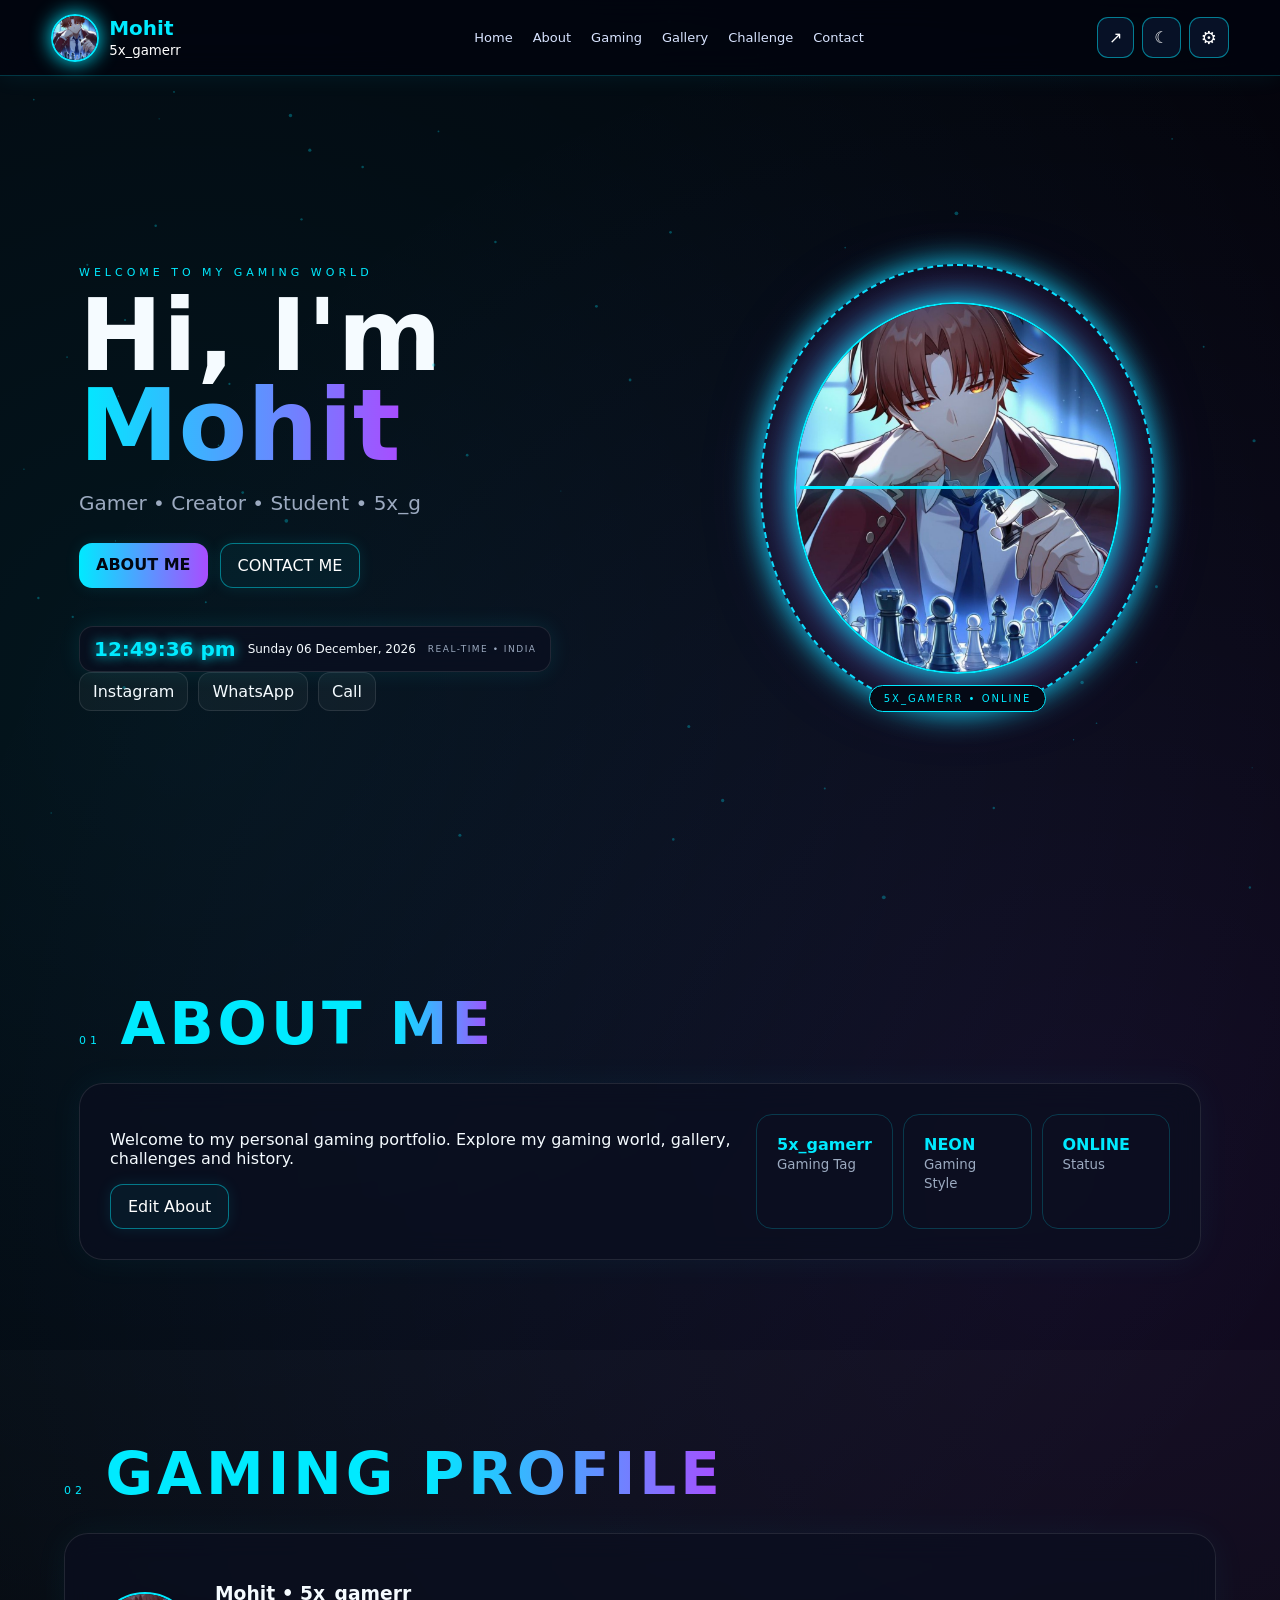
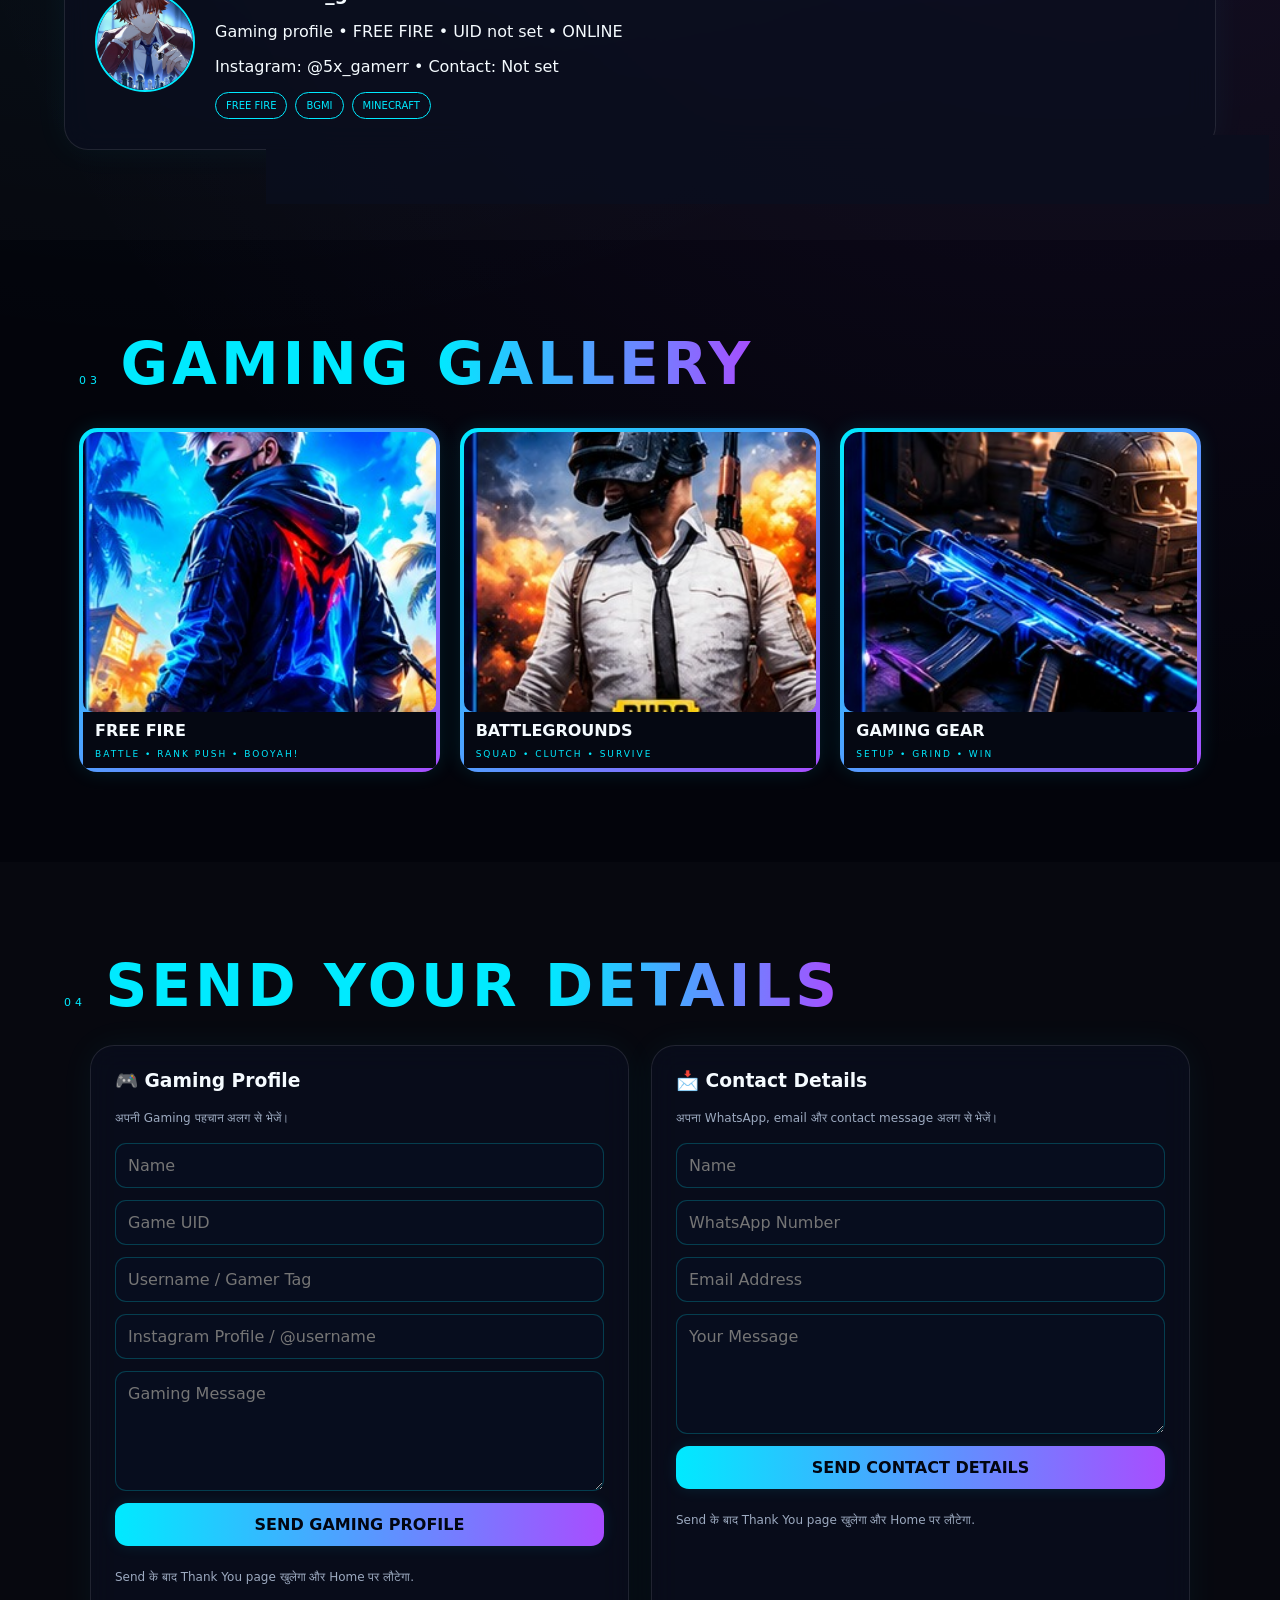
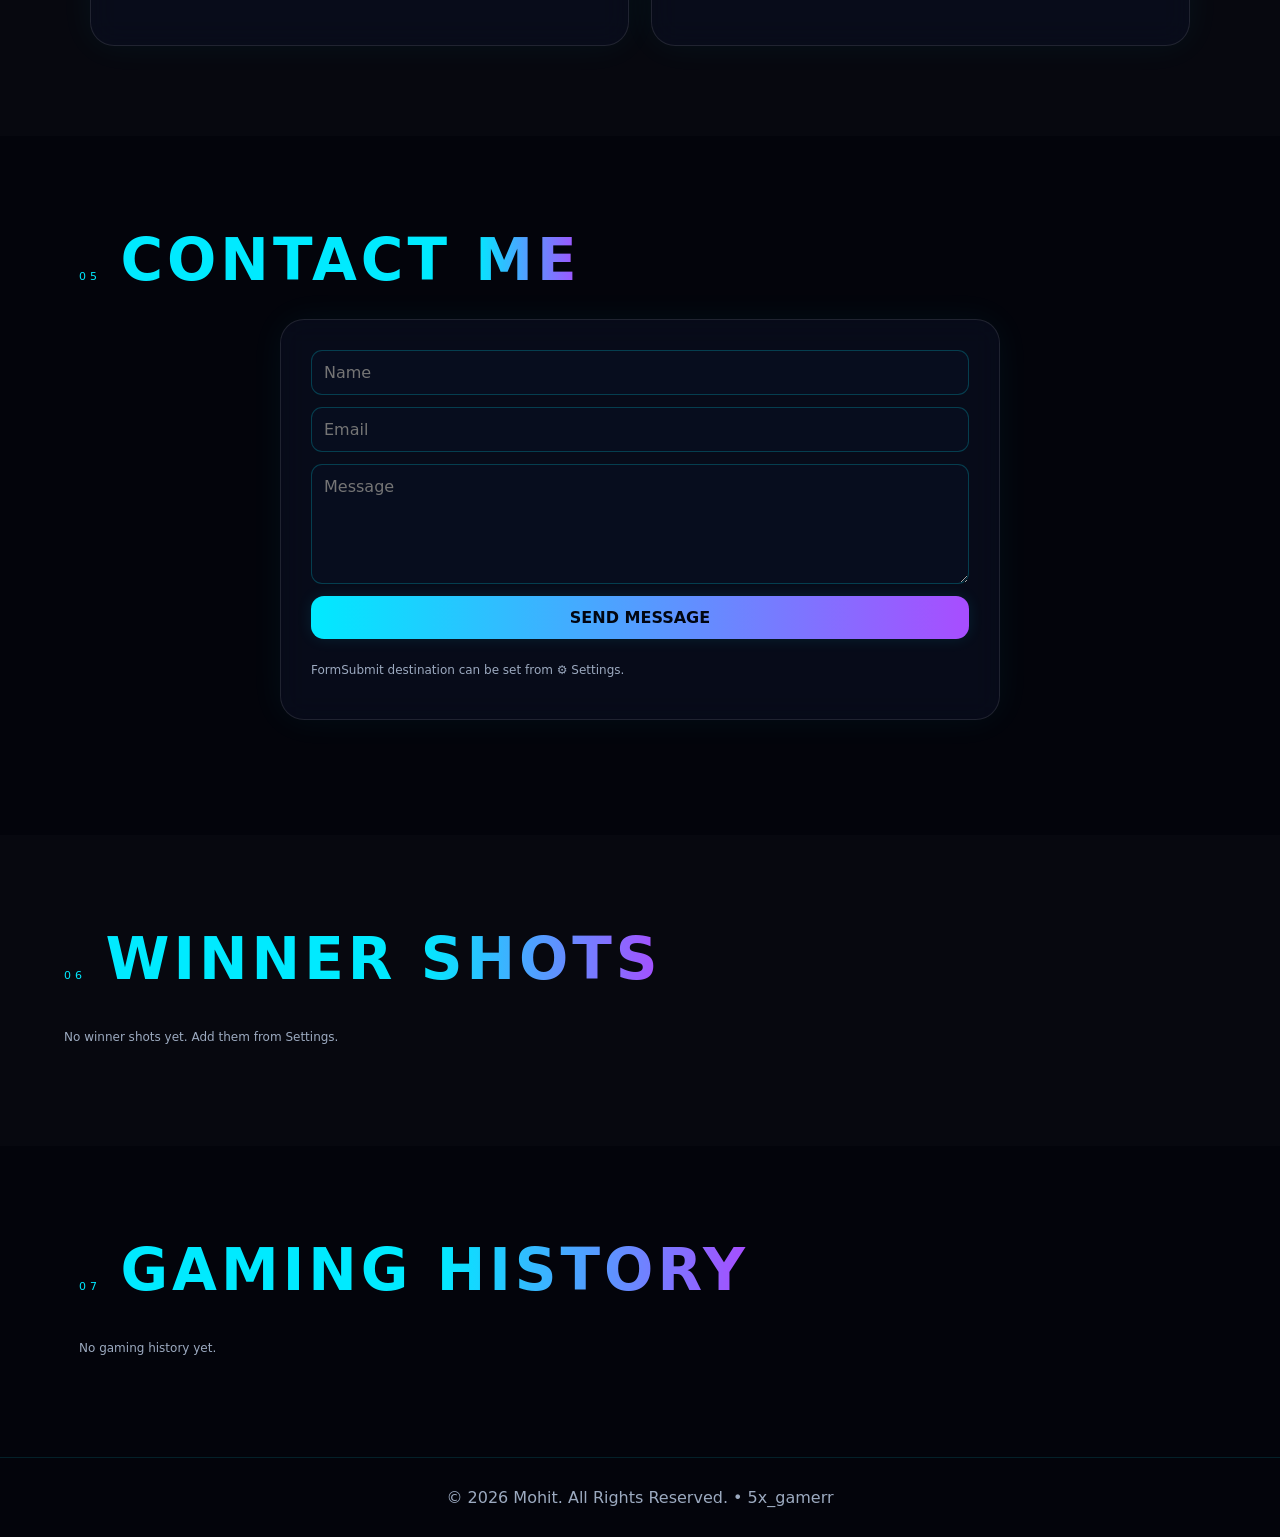
==== index.html @ 3921c273 "Add files via upload" ====
<!doctype html><html lang="en"><head><meta charset="utf-8"><meta name="viewport" content="width=device-width,initial-scale=1"><title>Mohit • 5x_gamerr</title><meta name="description" content="Mohit's premium neon gaming portfolio"><link rel="stylesheet" href="style.css"></head><body>
<div id="loader"><div class="loader-core">5X</div><div>LOADING GAMING WORLD...</div></div>
<canvas id="particles"></canvas><div id="cursorGlow"></div><div class="orbs"></div>
<header><a class="brand" href="#home"><img id="navPhoto" src="mohit-photo.jpg"><span><b data-name>MOHIT</b><small>5x_gamerr</small></span></a><nav><a href="#home">Home</a><a href="#about">About</a><a href="#gaming">Gaming</a><a href="#gallery">Gallery</a><a href="#challenge">Challenge</a><a href="#contact">Contact</a></nav><div class="top-actions"><button id="shareBtn" title="Share">↗</button><button id="themeBtn" title="Theme">☾</button><button id="settingsBtn" title="Owner Settings">⚙</button></div><button id="ownerUnlock" class="owner-unlock" aria-label="Owner settings">●</button></header>
<main>
<section id="home" class="hero"><div class="hero-copy"><div class="eyebrow">WELCOME TO MY GAMING WORLD</div><h1>Hi, I'm <span data-name>Mohit</span></h1><p data-tagline>Gamer • Creator • Student • 5x_gamerr</p><div class="actions"><a class="btn primary" href="#about">ABOUT ME</a><a class="btn" href="#contact">CONTACT ME</a></div><div class="live-clock glass"><b id="liveTime">--:--:--</b><span id="liveDate">Loading date...</span><small>REAL-TIME • INDIA</small></div><div class="socials"><a data-instagram href="https://instagram.com/5x_gamerr" target="_blank">Instagram</a><a data-whatsapp href="#contact">WhatsApp</a><a data-phone href="tel:">Call</a></div></div><div class="profile-wrap"><div class="hack-ring"></div><img id="profilePhoto" class="profile" src="mohit-photo.jpg" alt="Mohit profile photo"><div class="scan"></div><div class="profile-label">5X_GAMERR • ONLINE</div></div></section>
<section id="about" class="section"><div class="section-title">01 <h2>ABOUT <span>ME</span></h2></div><div class="glass about-grid"><div><p id="aboutText">Welcome to my personal gaming portfolio. Explore my gaming world, gallery, challenges and history.</p><button class="btn" id="editAboutBtn">Edit About</button></div><div class="stats"><div><b>5x_gamerr</b><small>Gaming Tag</small></div><div><b>NEON</b><small>Gaming Style</small></div><div><b>ONLINE</b><small>Status</small></div></div></div></section>
<section id="gaming" class="section alt"><div class="section-title">02 <h2>GAMING <span>PROFILE</span></h2></div><div class="glass gaming-card"><img src="mohit-photo.jpg" class="mini-profile"><div><h3 id="gamingNameText">Mohit • 5x_gamerr</h3><p>Gaming profile • <span id="gamingGameText">FREE FIRE</span> • <span id="gamingUidText">UID not set</span> • <span id="statusText">ONLINE</span></p><p>Instagram: <span id="gamingIgText">@5x_gamerr</span> • Contact: <span id="gamingContactText">Not set</span></p><div class="chips"><span>FREE FIRE</span><span>BGMI</span><span>MINECRAFT</span></div></div></div></section>
<section id="gallery" class="section"><div class="section-title">03 <h2>GAMING <span>GALLERY</span></h2></div><div class="gallery"><article><img src="gallery1.jpg"><b>FREE FIRE</b><small>BATTLE • RANK PUSH • BOOYAH!</small></article><article><img src="gallery2.jpg"><b>BATTLEGROUNDS</b><small>SQUAD • CLUTCH • SURVIVE</small></article><article><img src="gallery3.jpg"><b>GAMING GEAR</b><small>SETUP • GRIND • WIN</small></article></div></section>
<section id="challenge" class="section alt"><div class="section-title">04 <h2>SEND YOUR <span>DETAILS</span></h2></div><div class="send-grid"><div class="glass send-card"><h3>🎮 Gaming Profile</h3><p class="muted">अपनी Gaming पहचान अलग से भेजें।</p><form id="challengeForm" class="form" style="margin-top:18px"><input name="name" id="challengerName" placeholder="Name" autocomplete="name" required><input name="uid" id="challengerUid" placeholder="Game UID" required><input name="username" id="challengerUsername" placeholder="Username / Gamer Tag" required><input name="instagram" id="challengerInstagram" placeholder="Instagram Profile / @username" required><textarea name="message" id="challengeMsg" placeholder="Gaming Message" required></textarea><button class="btn primary" type="submit">SEND GAMING PROFILE</button><p class="form-note">Send के बाद Thank You page खुलेगा और Home पर लौटेगा.</p></form></div><div class="glass send-card"><h3>📩 Contact Details</h3><p class="muted">अपना WhatsApp, email और contact message अलग से भेजें।</p><form id="contactForm" class="form" style="margin-top:18px"><input name="name" placeholder="Name" autocomplete="name" required><input name="whatsapp" placeholder="WhatsApp Number" type="tel" autocomplete="tel" required><input name="email" type="email" placeholder="Email Address" autocomplete="email" required><textarea name="message" placeholder="Your Message" required></textarea><button class="btn primary" type="submit">SEND CONTACT DETAILS</button><p class="form-note">Send के बाद Thank You page खुलेगा और Home पर लौटेगा.</p></form></div></div></section>
<section id="contact" class="section"><div class="section-title">05 <h2>CONTACT <span>ME</span></h2></div><form id="mainContactForm" class="glass form"><input name="name" placeholder="Name" required><input name="email" type="email" placeholder="Email" required><textarea name="message" placeholder="Message" required></textarea><button class="btn primary">SEND MESSAGE</button><p class="form-note">FormSubmit destination can be set from ⚙ Settings.</p></form></section>
<section id="winners" class="section alt"><div class="section-title">06 <h2>WINNER <span>SHOTS</span></h2></div><div id="winnerGrid" class="winner-grid"></div></section>
<section id="history" class="section"><div class="section-title">07 <h2>GAMING <span>HISTORY</span></h2></div><div id="historyGrid" class="history-grid"></div></section>
</main><footer>© 2026 Mohit. All Rights Reserved. • 5x_gamerr</footer>
<div id="settings" class="drawer"><div class="backdrop"></div><aside><button class="close">×</button><h2>⚙ SETTINGS</h2><p class="muted">सब edits इस browser में save होते हैं.</p><label>Neon Theme<select id="themeSelect"><option value="cyan">Cyan + Purple</option><option value="pink">Pink + Blue</option><option value="green">Matrix Green</option><option value="gold">Gold + Orange</option><option value="ice">Ice Blue</option></select></label><label>Gallery Animation<select id="animSelect"><option value="none">Fixed — No Animation</option><option value="glow">Neon Glow</option><option value="float">Floating</option><option value="pulse">Pulse</option><option value="scan">Cyber Scan</option></select></label><label>Upload Profile Photo<input id="photoInput" type="file" accept="image/*"></label><label>Gaming Song<input id="songInput" type="file" accept="audio/*"></label><audio id="audio" controls loop></audio><button id="songPlay" class="btn">Play / Pause Song</button><label>Your Name<input id="nameInput" maxlength="40"></label><label>Tagline<input id="tagInput" maxlength="100"></label><label>About Text<textarea id="aboutInput"></textarea></label><label>FormSubmit Email<input id="formEmail" type="email" placeholder="your-email@example.com"></label><button id="saveProfile" class="btn primary">SAVE PROFILE EDITS</button><hr><h3>✨ Extra Gaming Options</h3><label>Gaming Name<input id="gamingNameInput" maxlength="50" placeholder="Mohit / Gamer Name"></label><label>Gaming Username<input id="gamingUserInput" maxlength="40" placeholder="5x_gamerr"></label><label>Gaming Game<input id="gamingGameInput" maxlength="40" placeholder="FREE FIRE"></label><label>Gaming UID<input id="uidInput" maxlength="40" placeholder="Your Game UID"></label><label>Instagram<input id="gamingIgInput" maxlength="80" placeholder="@5x_gamerr"></label><label>Contact<input id="gamingContactInput" maxlength="60" placeholder="WhatsApp / Phone"></label><label>Online Status<input id="statusInput" maxlength="30" placeholder="ONLINE"></label><label>Background Particles<select id="particlesSelect"><option value="on">ON</option><option value="off">OFF</option></select></label><label>Cursor Glow<select id="cursorSelect"><option value="on">ON</option><option value="off">OFF</option></select></label><label>Tagline Typewriter<select id="typingSelect"><option value="on">ON</option><option value="off">OFF</option></select></label><label>Welcome Loader<select id="loaderSelect"><option value="on">ON</option><option value="off">OFF</option></select></label><label>Reduce Motion<select id="motionSelect"><option value="off">OFF</option><option value="on">ON</option></select></label><button id="saveExtras" class="btn primary">SAVE EXTRA OPTIONS</button><hr><h3>🏆 Winner Shot</h3><input id="winnerInput" type="file" accept="image/*"><input id="winnerCaption" placeholder="Winner caption"><button id="addWinner" class="btn">ADD WINNER</button><hr><h3>🎮 Add Gaming History</h3><input id="histGame" placeholder="Game"><input id="histUid" placeholder="UID"><input id="histUser" placeholder="Username"><button id="addHistory" class="btn">ADD / SAVE HISTORY</button><hr><button id="shareSettings" class="btn">SHARE MY WEBSITE</button><button id="reset" class="btn danger">RESET LOCAL SETTINGS</button></aside></div>
<script src="script.js"></script></body></html>
---- style.css ----
:root{--n:#00eaff;--n2:#a84dff;--bg:#03040b;--card:rgba(10,14,31,.72);--text:#f5fbff;--muted:#9caac0}*{box-sizing:border-box}html{scroll-behavior:smooth}body{margin:0;background:radial-gradient(circle at 15% 15%,rgba(0,234,255,.08),transparent 30%),radial-gradient(circle at 85% 25%,rgba(168,77,255,.1),transparent 32%),var(--bg);color:var(--text);font-family:Inter,system-ui,Arial;overflow-x:hidden}body:after{content:"";position:fixed;inset:0;pointer-events:none;background:linear-gradient(rgba(255,255,255,.012) 1px,transparent 1px);background-size:100% 4px;opacity:.25;z-index:2}button,a,input,textarea,select{font:inherit}a{color:inherit;text-decoration:none}header{position:sticky;top:0;z-index:50;height:76px;display:flex;align-items:center;gap:25px;padding:10px 4%;background:rgba(2,4,14,.8);backdrop-filter:blur(16px);border-bottom:1px solid rgba(0,234,255,.22);box-shadow:0 0 25px rgba(0,234,255,.08)}.brand{display:flex;align-items:center;gap:10px;min-width:190px}.brand img{width:48px;height:48px;border-radius:50%;object-fit:cover;border:2px solid var(--n);box-shadow:0 0 20px var(--n)}.brand b{display:block;color:var(--n);font-size:20px}.brand small{color:#fff}nav{display:flex;gap:20px;flex:1;justify-content:center}nav a{font-size:13px;color:#d8e4ff}nav a:hover{color:var(--n);text-shadow:0 0 12px var(--n)}.top-actions{display:flex;gap:8px}.top-actions button{border:1px solid rgba(0,234,255,.5);background:#071126;color:#fff;border-radius:11px;padding:9px 11px;cursor:pointer}.hero{min-height:calc(100vh - 76px);display:grid;grid-template-columns:1.1fr .9fr;align-items:center;gap:40px;max-width:1250px;margin:auto;padding:70px 5%}.eyebrow,.section-title{letter-spacing:4px;color:var(--n);font-size:11px}.hero h1{font-size:clamp(55px,8vw,100px);line-height:.9;margin:12px 0}.hero h1 span,.section-title h2 span{background:linear-gradient(90deg,var(--n),var(--n2));-webkit-background-clip:text;color:transparent}.hero p{font-size:20px;color:var(--muted)}.actions{display:flex;gap:12px;margin:28px 0}.btn{display:inline-block;border:1px solid rgba(0,234,255,.45);background:rgba(0,234,255,.05);color:#fff;border-radius:13px;padding:12px 17px;cursor:pointer;box-shadow:0 0 15px rgba(0,234,255,.1)}.btn.primary{background:linear-gradient(90deg,var(--n),var(--n2));color:#020611;border:0;font-weight:900}.socials{display:flex;gap:10px;flex-wrap:wrap}.socials a{padding:9px 13px;border-radius:12px;background:rgba(255,255,255,.04);border:1px solid rgba(255,255,255,.1)}.profile-wrap{width:min(420px,80vw);aspect-ratio:1;margin:auto;position:relative;display:grid;place-items:center}.profile{width:78%;height:78%;object-fit:cover;border-radius:50%;border:2px solid var(--n);box-shadow:0 0 30px var(--n),0 0 80px rgba(168,77,255,.5);z-index:2}.hack-ring{position:absolute;inset:3%;border-radius:50%;border:2px dashed var(--n);animation:spin 9s linear infinite;box-shadow:0 0 30px var(--n)}.scan{position:absolute;z-index:4;width:75%;height:3px;background:var(--n);box-shadow:0 0 20px var(--n);animation:scan 2.7s linear infinite}.profile-label{position:absolute;bottom:3%;background:#040915;border:1px solid var(--n);padding:7px 14px;border-radius:20px;color:var(--n);z-index:5;font-size:10px;letter-spacing:2px}.section{padding:90px 5%;max-width:1250px;margin:auto}.section.alt{max-width:none;background:rgba(255,255,255,.015)}.section-title h2{display:inline;margin-left:12px;font-size:clamp(34px,5vw,58px)}.glass{background:var(--card);border:1px solid rgba(255,255,255,.1);border-radius:24px;padding:30px;box-shadow:0 0 35px rgba(0,234,255,.05);backdrop-filter:blur(14px)}.about-grid{display:grid;grid-template-columns:1.5fr 1fr;gap:25px;margin-top:25px}.stats{display:grid;grid-template-columns:repeat(3,1fr);gap:10px}.stats div{padding:20px;border:1px solid rgba(0,234,255,.2);border-radius:16px}.stats b{display:block;color:var(--n)}.stats small{color:var(--muted)}.gaming-card{margin-top:25px;display:flex;align-items:center;gap:20px}.mini-profile{width:100px;height:100px;object-fit:cover;border-radius:50%;border:2px solid var(--n)}.chips{display:flex;gap:8px;flex-wrap:wrap}.chips span{padding:7px 10px;border:1px solid var(--n);border-radius:30px;font-size:10px;color:var(--n)}.gallery{display:grid;grid-template-columns:repeat(3,1fr);gap:20px;margin-top:30px}.gallery article{position:relative;overflow:hidden;border-radius:18px;padding:4px;background:linear-gradient(135deg,var(--n),var(--n2));box-shadow:0 0 20px rgba(0,234,255,.12);transition:.25s}.gallery article:hover{box-shadow:0 0 30px rgba(0,234,255,.35)}.gallery img{display:block;width:100%;height:280px;object-fit:cover;border-radius:15px 15px 10px 10px}.gallery b,.gallery small{display:block;background:#050812;padding:9px 12px}.gallery small{padding-top:0;color:var(--n);font-size:9px;letter-spacing:2px}.form{max-width:720px;margin:25px auto;display:grid;gap:12px}.form input,.form textarea,.drawer input,.drawer textarea,.drawer select{width:100%;background:#070d1e;color:#fff;border:1px solid rgba(0,234,255,.22);border-radius:11px;padding:12px}.form textarea,.drawer textarea{min-height:120px;resize:vertical}.winner-grid,.history-grid{display:grid;grid-template-columns:repeat(3,1fr);gap:18px;margin-top:25px}.winner-card,.history-card{padding:12px;border:1px solid rgba(0,234,255,.22);background:var(--card);border-radius:18px}.winner-card img{width:100%;aspect-ratio:16/10;object-fit:cover;border-radius:12px}.winner-card button,.history-card button{margin-top:8px;background:#150917;color:#fff;border:1px solid #ff4bce;border-radius:9px;padding:7px;cursor:pointer}footer{text-align:center;padding:30px;color:var(--muted);border-top:1px solid rgba(0,234,255,.12)}#loader{position:fixed;inset:0;background:#02030a;display:grid;place-content:center;text-align:center;z-index:99999;color:var(--n);letter-spacing:3px}.loader-core{font-size:65px;font-weight:1000;text-shadow:0 0 30px var(--n);animation:pulse 1s infinite}.drawer{display:none;position:fixed;inset:0;z-index:9999}.drawer.open{display:block}.backdrop{position:absolute;inset:0;background:rgba(0,0,0,.7);backdrop-filter:blur(7px)}.drawer aside{position:absolute;right:0;top:0;height:100%;width:min(440px,95vw);overflow:auto;background:#070a18;border-left:1px solid var(--n);padding:25px;box-shadow:-20px 0 70px rgba(0,0,0,.7)}.close{position:absolute;right:18px;top:12px;background:none;border:0;color:#fff;font-size:30px;cursor:pointer}.drawer label{display:block;margin:15px 0;color:#b9c7df;font-size:12px}.drawer label input,.drawer label select,.drawer label textarea{margin-top:7px}.drawer hr{border:0;border-top:1px solid rgba(255,255,255,.1);margin:22px 0}.danger{border-color:#ff5577;color:#ff9ab0}.muted,.form-note{color:var(--muted);font-size:12px}.gallery-anim-glow .gallery article{animation:glow 2.5s ease-in-out infinite alternate}.gallery-anim-float .gallery article{animation:float 3s ease-in-out infinite}.gallery-anim-pulse .gallery article{animation:pulse 2s ease-in-out infinite}.gallery-anim-scan .gallery article:after{content:"";position:absolute;left:0;right:0;top:0;height:3px;background:var(--n);box-shadow:0 0 15px var(--n);animation:scan 2.5s linear infinite}.fixed-gallery{transform:none!important}body.no-zoom .gallery img{transform:none!important}.theme-pink{--n:#ff28d7;--n2:#5b65ff}.theme-green{--n:#42ff87;--n2:#00d9ff}.theme-gold{--n:#ffd25a;--n2:#ff7b00}.theme-ice{--n:#9eeaff;--n2:#4d8dff}@keyframes spin{to{transform:rotate(360deg)}}@keyframes scan{0%{transform:translateY(-180px)}100%{transform:translateY(180px)}}@keyframes pulse{50%{opacity:.65;transform:scale(1.03)}}@keyframes glow{to{box-shadow:0 0 35px rgba(0,234,255,.35),0 0 60px rgba(168,77,255,.18)}}@keyframes float{50%{transform:translateY(-6px)}}@media(max-width:900px){nav{display:none}.hero{grid-template-columns:1fr;text-align:center}.socials,.actions{justify-content:center}.gallery,.winner-grid,.history-grid{grid-template-columns:1fr 1fr}.about-grid{grid-template-columns:1fr}}@media(max-width:600px){.gallery,.winner-grid,.history-grid,.stats{grid-template-columns:1fr}.hero{padding-top:50px}.profile-wrap{width:300px}}
#particles{position:fixed;inset:0;width:100%;height:100%;z-index:1;pointer-events:none;opacity:.45}.orbs{z-index:0}.cursor-off~*{}#cursorGlow{position:fixed;left:0;top:0;width:180px;height:180px;border-radius:50%;pointer-events:none;z-index:3;opacity:0;transition:opacity .2s;filter:blur(2px);background:radial-gradient(circle,rgba(0,234,255,.12),transparent 65%)}
body.light-mode{--bg:#eef5ff;--card:rgba(255,255,255,.78);--text:#101827;--muted:#5e6b80;background:radial-gradient(circle at 15% 15%,rgba(0,180,220,.12),transparent 30%),radial-gradient(circle at 85% 25%,rgba(130,70,255,.13),transparent 32%),var(--bg)}body.light-mode header{background:rgba(245,250,255,.82)}body.light-mode .top-actions button,body.light-mode .btn{color:#101827;background:rgba(255,255,255,.7)}body.light-mode .drawer aside{background:#eef4ff;color:#101827}body.light-mode .form input,body.light-mode .form textarea,body.light-mode .drawer input,body.light-mode .drawer textarea,body.light-mode .drawer select{background:#fff;color:#101827}.reduce-motion *, .reduce-motion *:before,.reduce-motion *:after{animation-duration:.001ms!important;animation-iteration-count:1!important;transition:none!important;scroll-behavior:auto!important}.cursor-off #cursorGlow{display:none}@media(max-width:700px){#cursorGlow{display:none}}

.send-grid{display:grid;grid-template-columns:repeat(2,minmax(0,1fr));gap:22px;max-width:1100px;margin:25px auto 0}.send-card{padding:24px}.send-card h3{margin-top:0}.send-card .form{margin-top:14px}@media(max-width:800px){.send-grid{grid-template-columns:1fr}}
.live-clock{display:inline-flex;align-items:center;gap:12px;margin-top:10px;padding:10px 14px!important;border-radius:14px!important;width:max-content;box-shadow:0 0 22px rgba(0,234,255,.10)}.live-clock b{font-size:20px;color:var(--n);font-variant-numeric:tabular-nums;text-shadow:0 0 12px var(--n)}.live-clock span{font-size:12px;color:var(--text)}.live-clock small{font-size:9px;color:var(--muted);letter-spacing:1.5px}.owner-unlock{opacity:0!important;width:12px;height:12px;padding:0!important;border:0!important;background:transparent!important;position:absolute;right:2px}.top-actions #settingsBtn{font-size:18px;font-weight:900}.owner-unlock:focus{outline:none}@media(max-width:600px){.live-clock{margin:10px auto 0}.live-clock b{font-size:17px}.live-clock span{font-size:10px}}
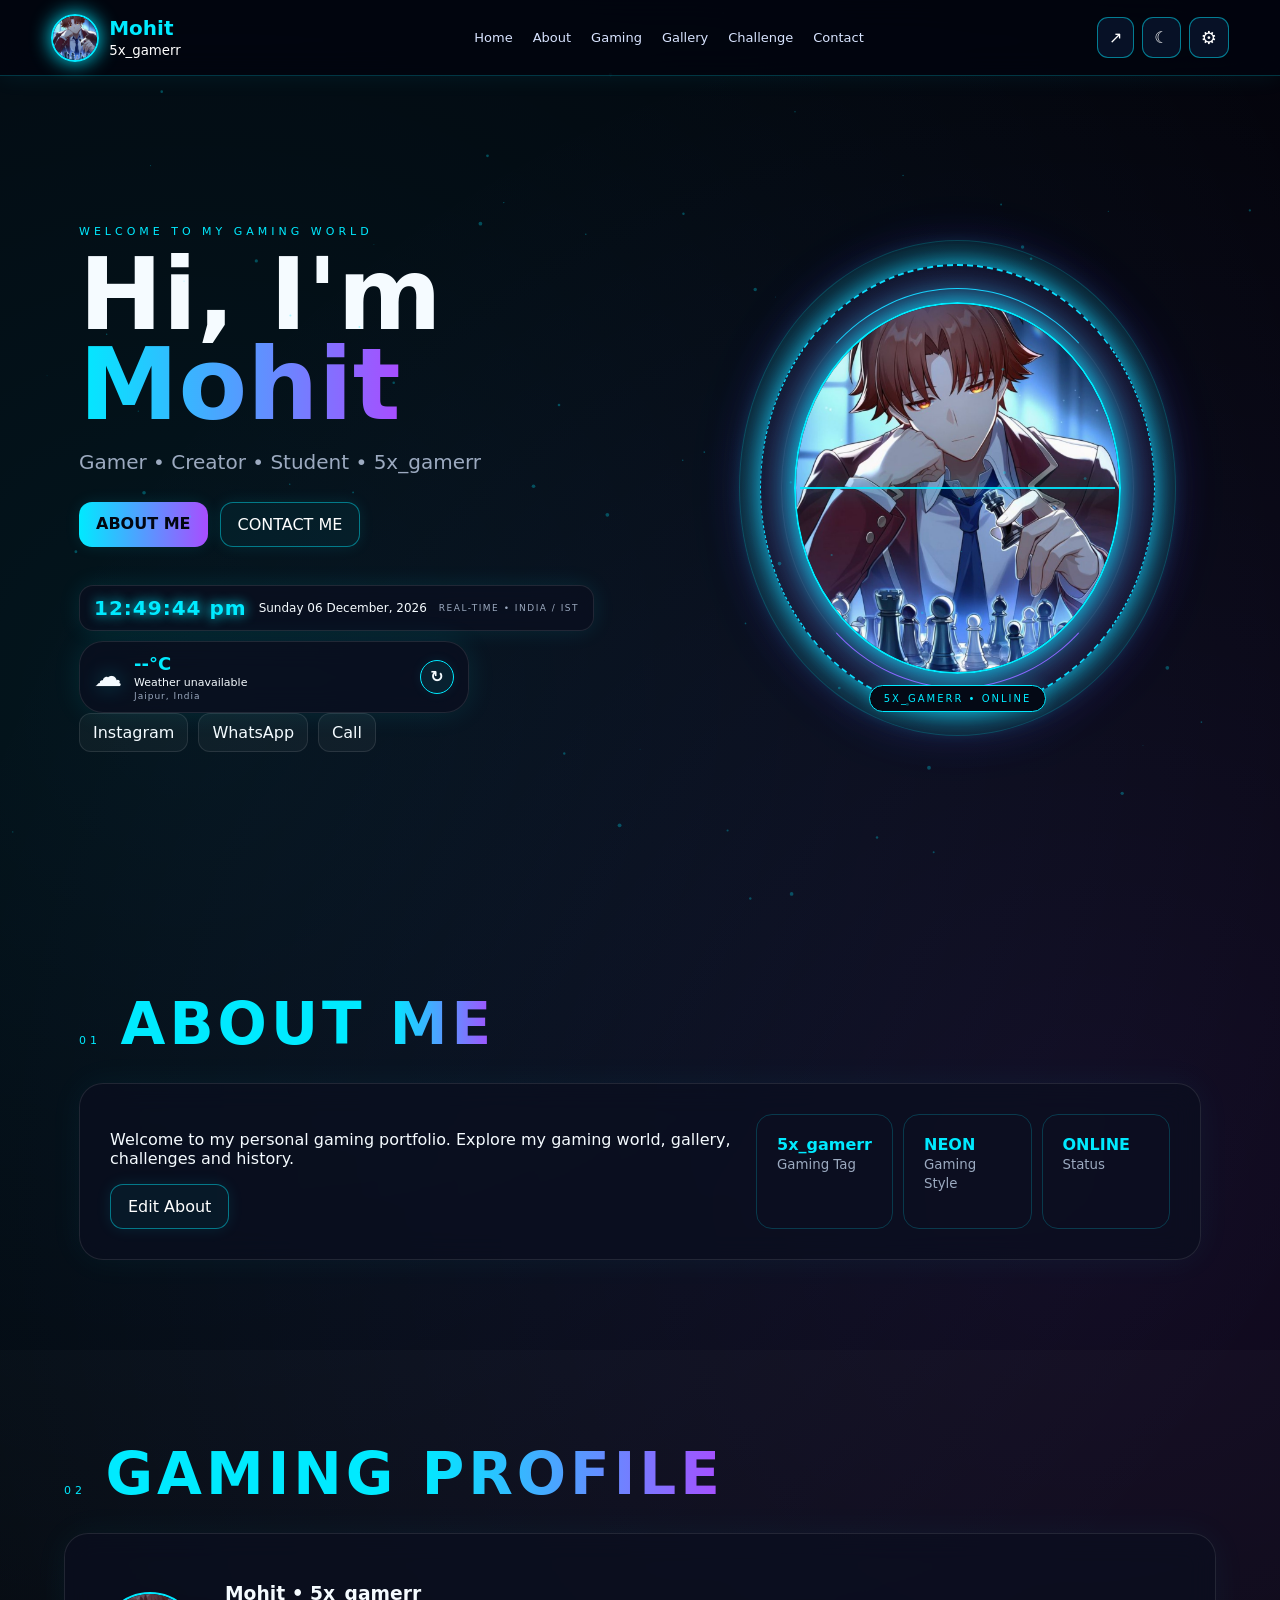
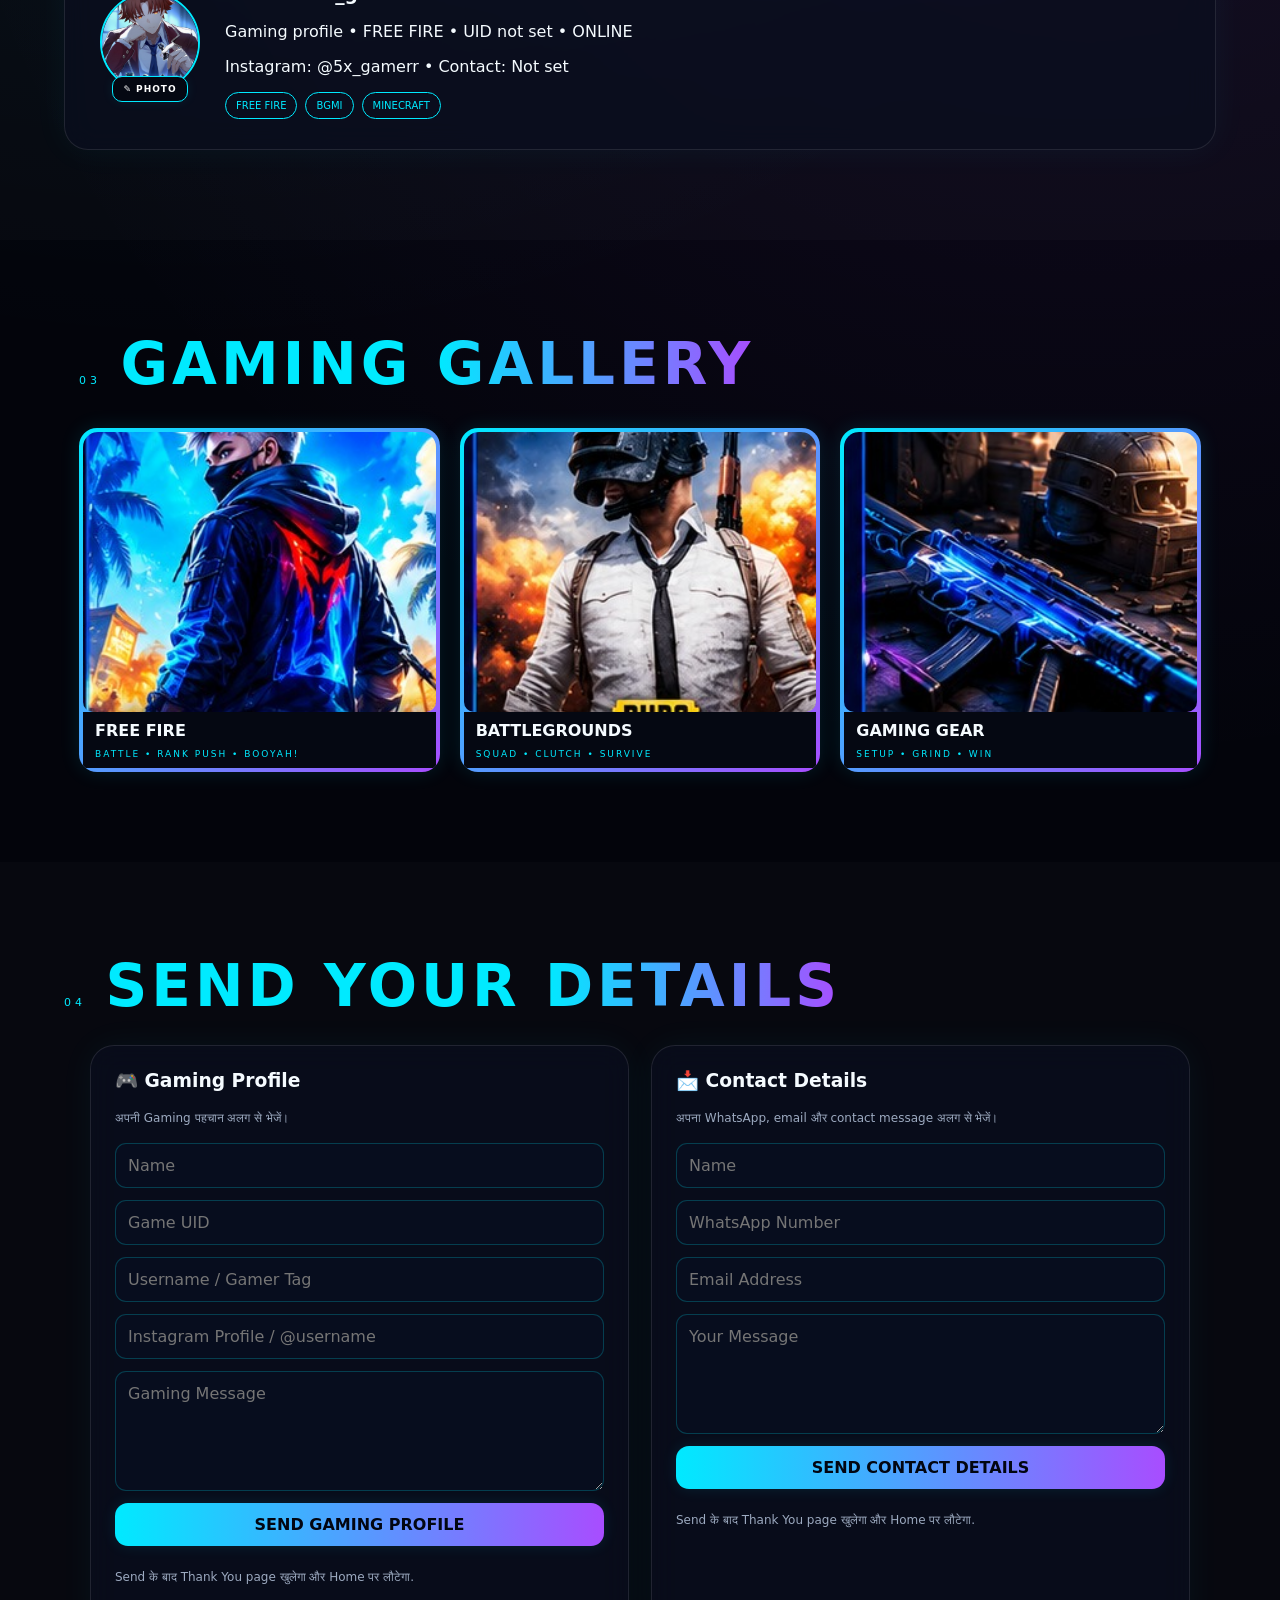
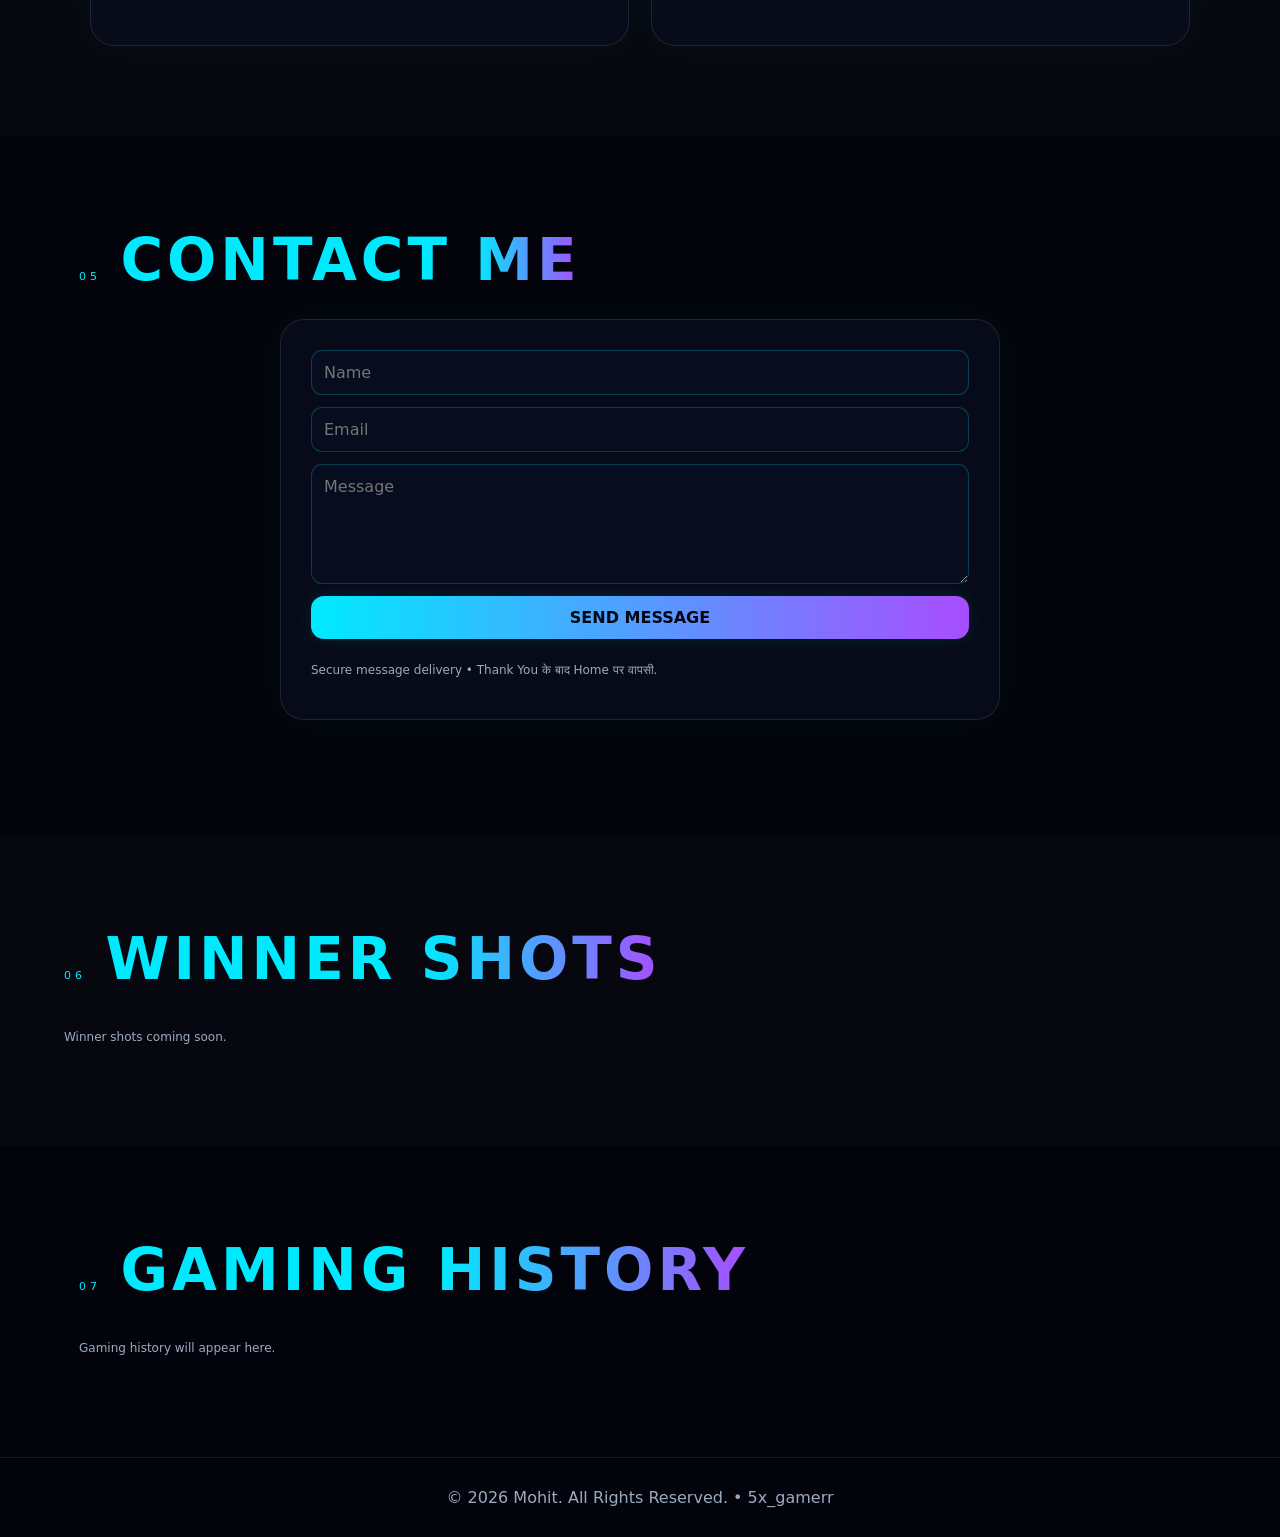
==== commit 9087f436: "Add files via upload" ====
--- a/index.html
+++ b/index.html
@@ -3,14 +3,13 @@
 <canvas id="particles"></canvas><div id="cursorGlow"></div><div class="orbs"></div>
 <header><a class="brand" href="#home"><img id="navPhoto" src="mohit-photo.jpg"><span><b data-name>MOHIT</b><small>5x_gamerr</small></span></a><nav><a href="#home">Home</a><a href="#about">About</a><a href="#gaming">Gaming</a><a href="#gallery">Gallery</a><a href="#challenge">Challenge</a><a href="#contact">Contact</a></nav><div class="top-actions"><button id="shareBtn" title="Share">↗</button><button id="themeBtn" title="Theme">☾</button><button id="settingsBtn" title="Owner Settings">⚙</button></div><button id="ownerUnlock" class="owner-unlock" aria-label="Owner settings">●</button></header>
 <main>
-<section id="home" class="hero"><div class="hero-copy"><div class="eyebrow">WELCOME TO MY GAMING WORLD</div><h1>Hi, I'm <span data-name>Mohit</span></h1><p data-tagline>Gamer • Creator • Student • 5x_gamerr</p><div class="actions"><a class="btn primary" href="#about">ABOUT ME</a><a class="btn" href="#contact">CONTACT ME</a></div><div class="live-clock glass"><b id="liveTime">--:--:--</b><span id="liveDate">Loading date...</span><small>REAL-TIME • INDIA</small></div><div class="socials"><a data-instagram href="https://instagram.com/5x_gamerr" target="_blank">Instagram</a><a data-whatsapp href="#contact">WhatsApp</a><a data-phone href="tel:">Call</a></div></div><div class="profile-wrap"><div class="hack-ring"></div><img id="profilePhoto" class="profile" src="mohit-photo.jpg" alt="Mohit profile photo"><div class="scan"></div><div class="profile-label">5X_GAMERR • ONLINE</div></div></section>
+<section id="home" class="hero"><div class="hero-copy"><div class="eyebrow">WELCOME TO MY GAMING WORLD</div><h1>Hi, I'm <span data-name>Mohit</span></h1><p data-tagline>Gamer • Creator • Student • 5x_gamerr</p><div class="actions"><a class="btn primary" href="#about">ABOUT ME</a><a class="btn" href="#contact">CONTACT ME</a></div><div class="live-clock glass"><b id="liveTime">--:--:--</b><span id="liveDate">Loading date...</span><small>REAL-TIME • INDIA / IST</small></div><div class="weather-card glass" id="weatherCard"><div class="weather-icon" id="weatherIcon">☁️</div><div><b id="weatherTemp">--°C</b><span id="weatherText">Live weather loading…</span><small id="weatherPlace">Detecting location…</small></div><button id="weatherLocate" class="mini-btn" type="button">↻</button></div><div class="socials"><a data-instagram href="https://instagram.com/5x_gamerr" target="_blank">Instagram</a><a data-whatsapp href="#contact">WhatsApp</a><a data-phone href="tel:">Call</a></div></div><div class="profile-wrap"><div class="hack-ring"></div><img id="profilePhoto" class="profile" src="mohit-photo.jpg" alt="Mohit profile photo"><div class="scan"></div><div class="profile-label">5X_GAMERR • ONLINE</div></div></section>
 <section id="about" class="section"><div class="section-title">01 <h2>ABOUT <span>ME</span></h2></div><div class="glass about-grid"><div><p id="aboutText">Welcome to my personal gaming portfolio. Explore my gaming world, gallery, challenges and history.</p><button class="btn" id="editAboutBtn">Edit About</button></div><div class="stats"><div><b>5x_gamerr</b><small>Gaming Tag</small></div><div><b>NEON</b><small>Gaming Style</small></div><div><b>ONLINE</b><small>Status</small></div></div></div></section>
-<section id="gaming" class="section alt"><div class="section-title">02 <h2>GAMING <span>PROFILE</span></h2></div><div class="glass gaming-card"><img src="mohit-photo.jpg" class="mini-profile"><div><h3 id="gamingNameText">Mohit • 5x_gamerr</h3><p>Gaming profile • <span id="gamingGameText">FREE FIRE</span> • <span id="gamingUidText">UID not set</span> • <span id="statusText">ONLINE</span></p><p>Instagram: <span id="gamingIgText">@5x_gamerr</span> • Contact: <span id="gamingContactText">Not set</span></p><div class="chips"><span>FREE FIRE</span><span>BGMI</span><span>MINECRAFT</span></div></div></div></section>
+<section id="gaming" class="section alt"><div class="section-title">02 <h2>GAMING <span>PROFILE</span></h2></div><div class="glass gaming-card"><div class="mini-photo-wrap"><img src="mohit-photo.jpg" class="mini-profile"><button id="changePhotoBtn" class="mini-btn" type="button">✎ PHOTO</button><input id="profilePhotoInput" type="file" accept="image/*" hidden></div><div><h3 id="gamingNameText">Mohit • 5x_gamerr</h3><p>Gaming profile • <span id="gamingGameText">FREE FIRE</span> • <span id="gamingUidText">UID not set</span> • <span id="statusText">ONLINE</span></p><p>Instagram: <span id="gamingIgText">@5x_gamerr</span> • Contact: <span id="gamingContactText">Not set</span></p><div class="chips"><span>FREE FIRE</span><span>BGMI</span><span>MINECRAFT</span></div></div></div></section>
 <section id="gallery" class="section"><div class="section-title">03 <h2>GAMING <span>GALLERY</span></h2></div><div class="gallery"><article><img src="gallery1.jpg"><b>FREE FIRE</b><small>BATTLE • RANK PUSH • BOOYAH!</small></article><article><img src="gallery2.jpg"><b>BATTLEGROUNDS</b><small>SQUAD • CLUTCH • SURVIVE</small></article><article><img src="gallery3.jpg"><b>GAMING GEAR</b><small>SETUP • GRIND • WIN</small></article></div></section>
 <section id="challenge" class="section alt"><div class="section-title">04 <h2>SEND YOUR <span>DETAILS</span></h2></div><div class="send-grid"><div class="glass send-card"><h3>🎮 Gaming Profile</h3><p class="muted">अपनी Gaming पहचान अलग से भेजें।</p><form id="challengeForm" class="form" style="margin-top:18px"><input name="name" id="challengerName" placeholder="Name" autocomplete="name" required><input name="uid" id="challengerUid" placeholder="Game UID" required><input name="username" id="challengerUsername" placeholder="Username / Gamer Tag" required><input name="instagram" id="challengerInstagram" placeholder="Instagram Profile / @username" required><textarea name="message" id="challengeMsg" placeholder="Gaming Message" required></textarea><button class="btn primary" type="submit">SEND GAMING PROFILE</button><p class="form-note">Send के बाद Thank You page खुलेगा और Home पर लौटेगा.</p></form></div><div class="glass send-card"><h3>📩 Contact Details</h3><p class="muted">अपना WhatsApp, email और contact message अलग से भेजें।</p><form id="contactForm" class="form" style="margin-top:18px"><input name="name" placeholder="Name" autocomplete="name" required><input name="whatsapp" placeholder="WhatsApp Number" type="tel" autocomplete="tel" required><input name="email" type="email" placeholder="Email Address" autocomplete="email" required><textarea name="message" placeholder="Your Message" required></textarea><button class="btn primary" type="submit">SEND CONTACT DETAILS</button><p class="form-note">Send के बाद Thank You page खुलेगा और Home पर लौटेगा.</p></form></div></div></section>
-<section id="contact" class="section"><div class="section-title">05 <h2>CONTACT <span>ME</span></h2></div><form id="mainContactForm" class="glass form"><input name="name" placeholder="Name" required><input name="email" type="email" placeholder="Email" required><textarea name="message" placeholder="Message" required></textarea><button class="btn primary">SEND MESSAGE</button><p class="form-note">FormSubmit destination can be set from ⚙ Settings.</p></form></section>
+<section id="contact" class="section"><div class="section-title">05 <h2>CONTACT <span>ME</span></h2></div><form id="mainContactForm" class="glass form"><input name="name" placeholder="Name" required><input name="email" type="email" placeholder="Email" required><textarea name="message" placeholder="Message" required></textarea><button class="btn primary">SEND MESSAGE</button><p class="form-note">Secure message delivery • Thank You के बाद Home पर वापसी.</p></form></section>
 <section id="winners" class="section alt"><div class="section-title">06 <h2>WINNER <span>SHOTS</span></h2></div><div id="winnerGrid" class="winner-grid"></div></section>
 <section id="history" class="section"><div class="section-title">07 <h2>GAMING <span>HISTORY</span></h2></div><div id="historyGrid" class="history-grid"></div></section>
 </main><footer>© 2026 Mohit. All Rights Reserved. • 5x_gamerr</footer>
-<div id="settings" class="drawer"><div class="backdrop"></div><aside><button class="close">×</button><h2>⚙ SETTINGS</h2><p class="muted">सब edits इस browser में save होते हैं.</p><label>Neon Theme<select id="themeSelect"><option value="cyan">Cyan + Purple</option><option value="pink">Pink + Blue</option><option value="green">Matrix Green</option><option value="gold">Gold + Orange</option><option value="ice">Ice Blue</option></select></label><label>Gallery Animation<select id="animSelect"><option value="none">Fixed — No Animation</option><option value="glow">Neon Glow</option><option value="float">Floating</option><option value="pulse">Pulse</option><option value="scan">Cyber Scan</option></select></label><label>Upload Profile Photo<input id="photoInput" type="file" accept="image/*"></label><label>Gaming Song<input id="songInput" type="file" accept="audio/*"></label><audio id="audio" controls loop></audio><button id="songPlay" class="btn">Play / Pause Song</button><label>Your Name<input id="nameInput" maxlength="40"></label><label>Tagline<input id="tagInput" maxlength="100"></label><label>About Text<textarea id="aboutInput"></textarea></label><label>FormSubmit Email<input id="formEmail" type="email" placeholder="your-email@example.com"></label><button id="saveProfile" class="btn primary">SAVE PROFILE EDITS</button><hr><h3>✨ Extra Gaming Options</h3><label>Gaming Name<input id="gamingNameInput" maxlength="50" placeholder="Mohit / Gamer Name"></label><label>Gaming Username<input id="gamingUserInput" maxlength="40" placeholder="5x_gamerr"></label><label>Gaming Game<input id="gamingGameInput" maxlength="40" placeholder="FREE FIRE"></label><label>Gaming UID<input id="uidInput" maxlength="40" placeholder="Your Game UID"></label><label>Instagram<input id="gamingIgInput" maxlength="80" placeholder="@5x_gamerr"></label><label>Contact<input id="gamingContactInput" maxlength="60" placeholder="WhatsApp / Phone"></label><label>Online Status<input id="statusInput" maxlength="30" placeholder="ONLINE"></label><label>Background Particles<select id="particlesSelect"><option value="on">ON</option><option value="off">OFF</option></select></label><label>Cursor Glow<select id="cursorSelect"><option value="on">ON</option><option value="off">OFF</option></select></label><label>Tagline Typewriter<select id="typingSelect"><option value="on">ON</option><option value="off">OFF</option></select></label><label>Welcome Loader<select id="loaderSelect"><option value="on">ON</option><option value="off">OFF</option></select></label><label>Reduce Motion<select id="motionSelect"><option value="off">OFF</option><option value="on">ON</option></select></label><button id="saveExtras" class="btn primary">SAVE EXTRA OPTIONS</button><hr><h3>🏆 Winner Shot</h3><input id="winnerInput" type="file" accept="image/*"><input id="winnerCaption" placeholder="Winner caption"><button id="addWinner" class="btn">ADD WINNER</button><hr><h3>🎮 Add Gaming History</h3><input id="histGame" placeholder="Game"><input id="histUid" placeholder="UID"><input id="histUser" placeholder="Username"><button id="addHistory" class="btn">ADD / SAVE HISTORY</button><hr><button id="shareSettings" class="btn">SHARE MY WEBSITE</button><button id="reset" class="btn danger">RESET LOCAL SETTINGS</button></aside></div>
-<script src="script.js"></script></body></html>+<div id="settings" class="drawer"><div class="backdrop"></div><aside><button class="close">×</button><h2>⚙ OWNER THEME</h2><p class="muted">Owner PIN के बाद सिर्फ Color Theme बदलने का option है।</p><label>Color Theme<select id="themeSelect"><option value="cyan">Cyan + Purple</option><option value="pink">Pink + Blue</option><option value="green">Matrix Green</option><option value="gold">Gold + Orange</option><option value="ice">Ice Blue</option></select></label></aside></div><script src="script.js"></script></body></html>
--- a/style.css
+++ b/style.css
@@ -4,3 +4,36 @@
 
 .send-grid{display:grid;grid-template-columns:repeat(2,minmax(0,1fr));gap:22px;max-width:1100px;margin:25px auto 0}.send-card{padding:24px}.send-card h3{margin-top:0}.send-card .form{margin-top:14px}@media(max-width:800px){.send-grid{grid-template-columns:1fr}}
 .live-clock{display:inline-flex;align-items:center;gap:12px;margin-top:10px;padding:10px 14px!important;border-radius:14px!important;width:max-content;box-shadow:0 0 22px rgba(0,234,255,.10)}.live-clock b{font-size:20px;color:var(--n);font-variant-numeric:tabular-nums;text-shadow:0 0 12px var(--n)}.live-clock span{font-size:12px;color:var(--text)}.live-clock small{font-size:9px;color:var(--muted);letter-spacing:1.5px}.owner-unlock{opacity:0!important;width:12px;height:12px;padding:0!important;border:0!important;background:transparent!important;position:absolute;right:2px}.top-actions #settingsBtn{font-size:18px;font-weight:900}.owner-unlock:focus{outline:none}@media(max-width:600px){.live-clock{margin:10px auto 0}.live-clock b{font-size:17px}.live-clock span{font-size:10px}}
+
+/* FINAL OWNER BUILD ENHANCEMENTS */
+.profile-wrap{filter:drop-shadow(0 0 28px rgba(0,234,255,.12));isolation:isolate}
+.profile-wrap:before,.profile-wrap:after{content:"";position:absolute;border-radius:50%;pointer-events:none}
+.profile-wrap:before{inset:-2%;border:1px solid rgba(0,234,255,.22);box-shadow:inset 0 0 30px rgba(0,234,255,.10),0 0 45px rgba(110,60,255,.12);animation:profileAura 4s ease-in-out infinite}
+.profile-wrap:after{inset:8%;border:1px solid rgba(255,255,255,.08);border-top-color:var(--n);border-bottom-color:var(--n2);animation:profileOrbit 5.5s linear infinite}
+.profile{transition:transform .45s ease,filter .45s ease;animation:profileFloat 4s ease-in-out infinite;position:relative}
+.profile:hover{transform:scale(1.045) rotate(.8deg);filter:saturate(1.15) contrast(1.06)}
+.hack-ring{border-width:2px 1px 2px 1px;animation:spin 7s linear infinite,ringPulse 2.8s ease-in-out infinite}
+.scan{height:2px;opacity:.9;animation:scan 2.4s linear infinite}
+.profile-label{box-shadow:0 0 18px rgba(0,234,255,.16);animation:labelPulse 2.2s ease-in-out infinite}
+.mini-photo-wrap{position:relative;width:110px;flex:0 0 110px;display:grid;place-items:center}
+.mini-photo-wrap .mini-profile{width:100px;height:100px;animation:profileFloat 4s ease-in-out infinite}
+.mini-btn{border:1px solid var(--n);background:rgba(0,234,255,.08);color:var(--text);border-radius:10px;padding:7px 10px;cursor:pointer;font-weight:800;transition:.25s;box-shadow:0 0 12px rgba(0,234,255,.08)}
+.mini-btn:hover{transform:translateY(-2px) scale(1.03);box-shadow:0 0 22px rgba(0,234,255,.22);color:var(--n)}
+.mini-photo-wrap .mini-btn{position:absolute;bottom:-10px;font-size:9px;letter-spacing:1px;background:#050812;color:#fff}
+.weather-card{display:flex;align-items:center;gap:12px;margin-top:10px;padding:11px 14px!important;width:min(390px,100%);box-shadow:0 0 28px rgba(0,234,255,.10)}
+.weather-icon{font-size:28px;filter:drop-shadow(0 0 10px rgba(0,234,255,.3));animation:weatherFloat 2.8s ease-in-out infinite}
+.weather-card>div:nth-child(2){display:grid;gap:2px;flex:1}.weather-card b{font-size:18px;color:var(--n)}.weather-card span{font-size:11px;color:var(--text)}.weather-card small{font-size:9px;color:var(--muted);letter-spacing:1px}
+.weather-card .mini-btn{width:34px;height:34px;border-radius:50%;padding:0;font-size:16px}
+.btn{position:relative;overflow:hidden;transition:transform .22s ease,box-shadow .22s ease,filter .22s ease}.btn:before{content:"";position:absolute;inset:0;background:linear-gradient(110deg,transparent 25%,rgba(255,255,255,.28) 50%,transparent 75%);transform:translateX(-120%);transition:transform .65s ease}.btn:hover{transform:translateY(-3px);box-shadow:0 0 25px rgba(0,234,255,.22);filter:brightness(1.08)}.btn:hover:before{transform:translateX(120%)}.btn.sending{animation:sendPulse .65s ease-in-out infinite;pointer-events:none}.btn.send-ready{box-shadow:0 0 32px rgba(0,234,255,.4)}
+.send-card{transition:transform .3s ease,box-shadow .3s ease,border-color .3s ease}.send-card:hover{transform:translateY(-5px);border-color:rgba(0,234,255,.4);box-shadow:0 18px 45px rgba(0,0,0,.22),0 0 30px rgba(0,234,255,.08)}
+.live-clock{animation:clockGlow 3s ease-in-out infinite}.live-clock b{letter-spacing:1px}
+@keyframes profileAura{50%{transform:scale(1.04);opacity:.65}}
+@keyframes profileOrbit{to{transform:rotate(360deg)}}
+@keyframes profileFloat{50%{transform:translateY(-7px)}}
+@keyframes ringPulse{50%{box-shadow:0 0 42px var(--n),0 0 85px rgba(168,77,255,.28)}}
+@keyframes labelPulse{50%{box-shadow:0 0 28px rgba(0,234,255,.28)}}
+@keyframes weatherFloat{50%{transform:translateY(-3px) scale(1.05)}}
+@keyframes clockGlow{50%{box-shadow:0 0 32px rgba(0,234,255,.18)}}
+@keyframes sendPulse{50%{transform:scale(1.02);box-shadow:0 0 28px rgba(0,234,255,.35)}}
+@media(max-width:700px){.weather-card{margin-left:auto;margin-right:auto}.mini-photo-wrap{margin:auto}.gaming-card{text-align:center;flex-direction:column}.mini-photo-wrap{height:116px}.profile-wrap:before{inset:0}.profile-wrap:after{inset:10%}}
+.thanks-page{min-height:100vh;display:grid;place-items:center;padding:24px}.thanks-card{max-width:650px;width:100%;text-align:center;padding:52px 28px;position:relative;overflow:hidden;animation:thanksIn .7s cubic-bezier(.2,.8,.2,1)}.success-orb{width:76px;height:76px;margin:0 auto 18px;border-radius:50%;display:grid;place-items:center;font-size:38px;font-weight:1000;color:#061018;background:linear-gradient(135deg,var(--n),var(--n2));box-shadow:0 0 45px rgba(0,234,255,.3);animation:successPop 1.8s ease-in-out infinite}.thanks-card h1{font-size:clamp(46px,8vw,76px);margin:8px 0}.thanks-card h1 span{background:linear-gradient(90deg,var(--n),var(--n2));-webkit-background-clip:text;color:transparent}.thanks-actions{display:flex;gap:12px;justify-content:center;flex-wrap:wrap;margin-top:26px}.success-line{height:2px;margin:30px auto 0;max-width:320px;background:rgba(255,255,255,.08);overflow:hidden}.success-line i{display:block;width:40%;height:100%;background:var(--n);box-shadow:0 0 16px var(--n);animation:successLine 2s linear infinite}@keyframes thanksIn{from{opacity:0;transform:translateY(22px) scale(.98)}to{opacity:1;transform:none}}@keyframes successPop{50%{transform:scale(1.06);box-shadow:0 0 65px rgba(0,234,255,.42)}}@keyframes successLine{from{transform:translateX(-120%)}to{transform:translateX(360%)}}
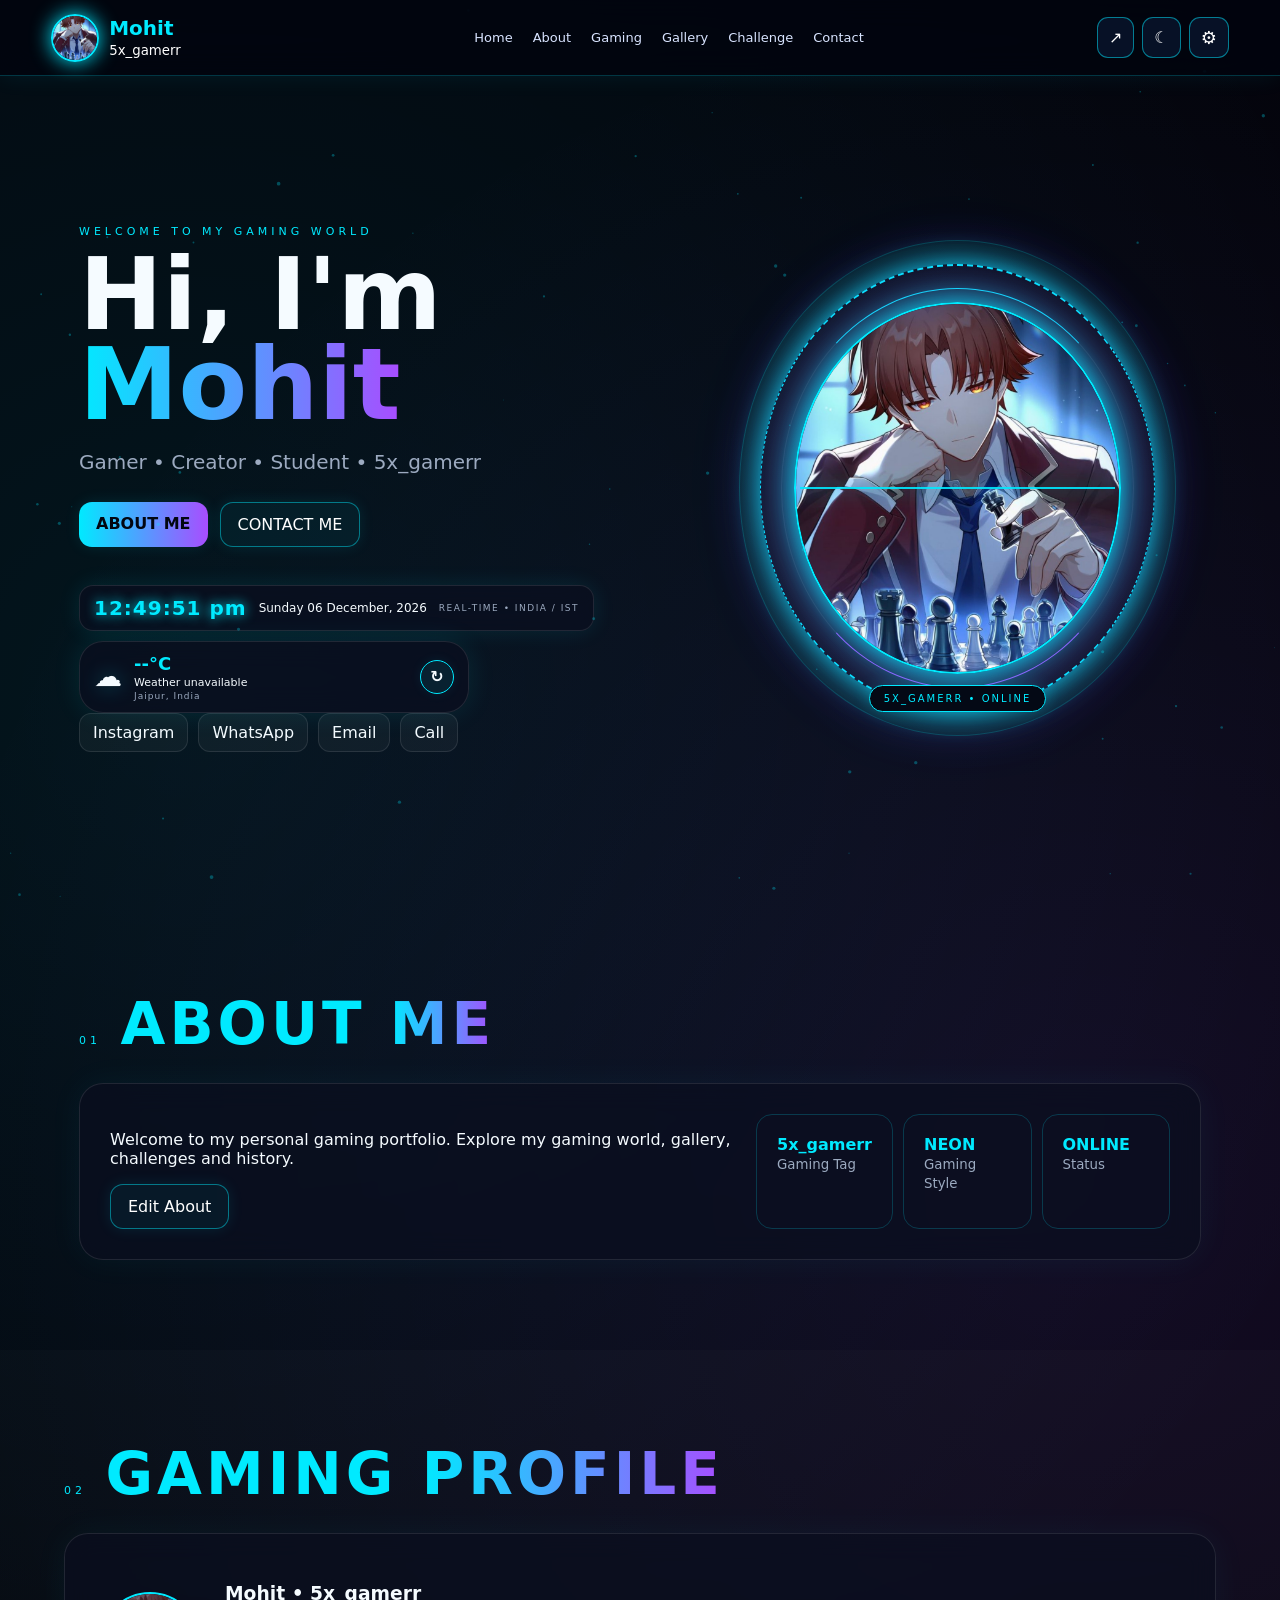
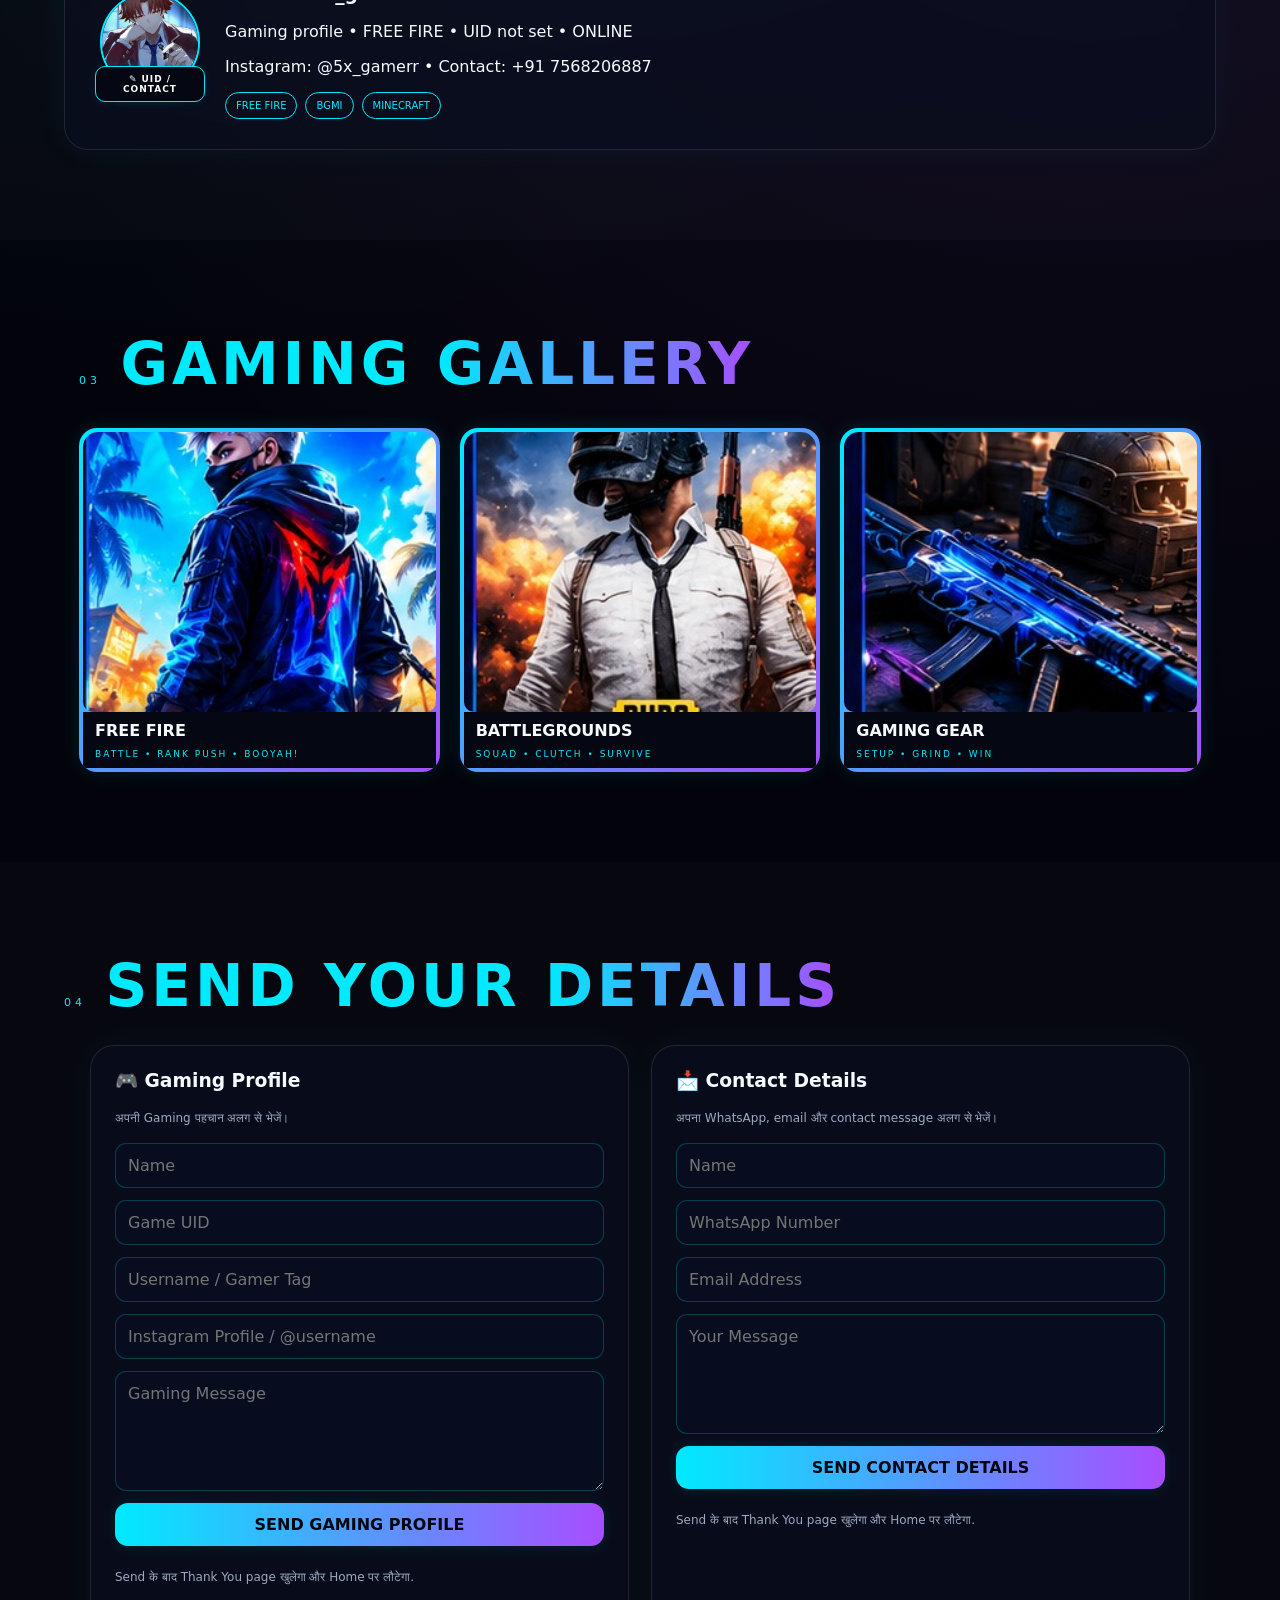
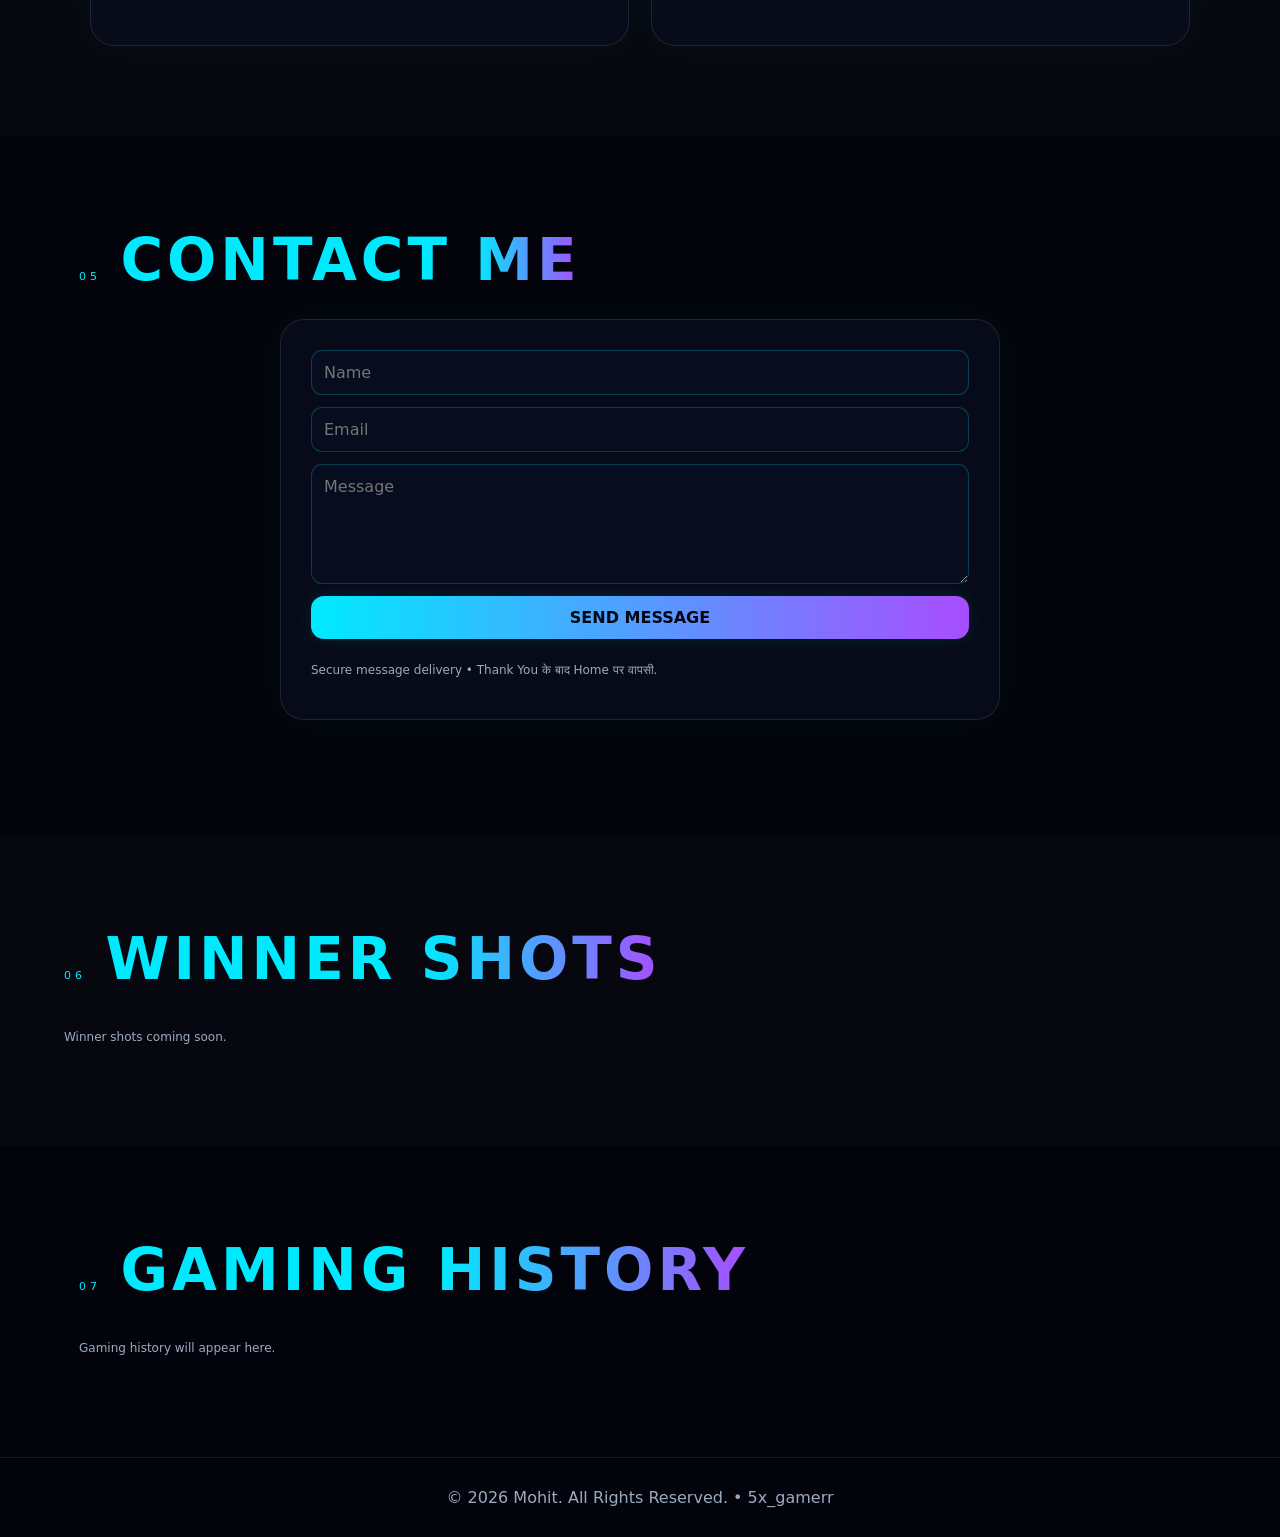
==== commit 12d87490: "Add files via upload" ====
--- a/index.html
+++ b/index.html
@@ -3,9 +3,9 @@
 <canvas id="particles"></canvas><div id="cursorGlow"></div><div class="orbs"></div>
 <header><a class="brand" href="#home"><img id="navPhoto" src="mohit-photo.jpg"><span><b data-name>MOHIT</b><small>5x_gamerr</small></span></a><nav><a href="#home">Home</a><a href="#about">About</a><a href="#gaming">Gaming</a><a href="#gallery">Gallery</a><a href="#challenge">Challenge</a><a href="#contact">Contact</a></nav><div class="top-actions"><button id="shareBtn" title="Share">↗</button><button id="themeBtn" title="Theme">☾</button><button id="settingsBtn" title="Owner Settings">⚙</button></div><button id="ownerUnlock" class="owner-unlock" aria-label="Owner settings">●</button></header>
 <main>
-<section id="home" class="hero"><div class="hero-copy"><div class="eyebrow">WELCOME TO MY GAMING WORLD</div><h1>Hi, I'm <span data-name>Mohit</span></h1><p data-tagline>Gamer • Creator • Student • 5x_gamerr</p><div class="actions"><a class="btn primary" href="#about">ABOUT ME</a><a class="btn" href="#contact">CONTACT ME</a></div><div class="live-clock glass"><b id="liveTime">--:--:--</b><span id="liveDate">Loading date...</span><small>REAL-TIME • INDIA / IST</small></div><div class="weather-card glass" id="weatherCard"><div class="weather-icon" id="weatherIcon">☁️</div><div><b id="weatherTemp">--°C</b><span id="weatherText">Live weather loading…</span><small id="weatherPlace">Detecting location…</small></div><button id="weatherLocate" class="mini-btn" type="button">↻</button></div><div class="socials"><a data-instagram href="https://instagram.com/5x_gamerr" target="_blank">Instagram</a><a data-whatsapp href="#contact">WhatsApp</a><a data-phone href="tel:">Call</a></div></div><div class="profile-wrap"><div class="hack-ring"></div><img id="profilePhoto" class="profile" src="mohit-photo.jpg" alt="Mohit profile photo"><div class="scan"></div><div class="profile-label">5X_GAMERR • ONLINE</div></div></section>
+<section id="home" class="hero"><div class="hero-copy"><div class="eyebrow">WELCOME TO MY GAMING WORLD</div><h1>Hi, I'm <span data-name>Mohit</span></h1><p data-tagline>Gamer • Creator • Student • 5x_gamerr</p><div class="actions"><a class="btn primary" href="#about">ABOUT ME</a><a class="btn" href="#contact">CONTACT ME</a></div><div class="live-clock glass"><b id="liveTime">--:--:--</b><span id="liveDate">Loading date...</span><small>REAL-TIME • INDIA / IST</small></div><div class="weather-card glass" id="weatherCard"><div class="weather-icon" id="weatherIcon">☁️</div><div><b id="weatherTemp">--°C</b><span id="weatherText">Live weather loading…</span><small id="weatherPlace">Detecting location…</small></div><button id="weatherLocate" class="mini-btn" type="button">↻</button></div><div class="socials"><a data-instagram href="https://instagram.com/5x_gamerr" target="_blank">Instagram</a><a data-whatsapp href="https://wa.me/917568206887" target="_blank">WhatsApp</a><a data-email href="mailto:mohitbishnoi7568@gmail.com">Email</a><a data-phone href="tel:+917568206887">Call</a></div></div><div class="profile-wrap"><div class="hack-ring"></div><img id="profilePhoto" class="profile" src="mohit-photo.jpg" alt="Mohit profile photo"><div class="scan"></div><div class="profile-label">5X_GAMERR • ONLINE</div></div></section>
 <section id="about" class="section"><div class="section-title">01 <h2>ABOUT <span>ME</span></h2></div><div class="glass about-grid"><div><p id="aboutText">Welcome to my personal gaming portfolio. Explore my gaming world, gallery, challenges and history.</p><button class="btn" id="editAboutBtn">Edit About</button></div><div class="stats"><div><b>5x_gamerr</b><small>Gaming Tag</small></div><div><b>NEON</b><small>Gaming Style</small></div><div><b>ONLINE</b><small>Status</small></div></div></div></section>
-<section id="gaming" class="section alt"><div class="section-title">02 <h2>GAMING <span>PROFILE</span></h2></div><div class="glass gaming-card"><div class="mini-photo-wrap"><img src="mohit-photo.jpg" class="mini-profile"><button id="changePhotoBtn" class="mini-btn" type="button">✎ PHOTO</button><input id="profilePhotoInput" type="file" accept="image/*" hidden></div><div><h3 id="gamingNameText">Mohit • 5x_gamerr</h3><p>Gaming profile • <span id="gamingGameText">FREE FIRE</span> • <span id="gamingUidText">UID not set</span> • <span id="statusText">ONLINE</span></p><p>Instagram: <span id="gamingIgText">@5x_gamerr</span> • Contact: <span id="gamingContactText">Not set</span></p><div class="chips"><span>FREE FIRE</span><span>BGMI</span><span>MINECRAFT</span></div></div></div></section>
+<section id="gaming" class="section alt"><div class="section-title">02 <h2>GAMING <span>PROFILE</span></h2></div><div class="glass gaming-card"><div class="mini-photo-wrap"><img src="mohit-photo.jpg" class="mini-profile"><button id="changePhotoBtn" class="mini-btn" type="button">✎ PHOTO</button><button id="editGamingProfileBtn" class="mini-btn" type="button">✎ UID / CONTACT</button><input id="profilePhotoInput" type="file" accept="image/*" hidden></div><div><h3 id="gamingNameText">Mohit • 5x_gamerr</h3><p>Gaming profile • <span id="gamingGameText">FREE FIRE</span> • <span id="gamingUidText">UID not set</span> • <span id="statusText">ONLINE</span></p><p>Instagram: <a id="gamingIgText" href="https://instagram.com/5x_gamerr" target="_blank">@5x_gamerr</a> • Contact: <span id="gamingContactText">+91 7568206887</span></p><div class="chips"><span>FREE FIRE</span><span>BGMI</span><span>MINECRAFT</span></div></div></div></section>
 <section id="gallery" class="section"><div class="section-title">03 <h2>GAMING <span>GALLERY</span></h2></div><div class="gallery"><article><img src="gallery1.jpg"><b>FREE FIRE</b><small>BATTLE • RANK PUSH • BOOYAH!</small></article><article><img src="gallery2.jpg"><b>BATTLEGROUNDS</b><small>SQUAD • CLUTCH • SURVIVE</small></article><article><img src="gallery3.jpg"><b>GAMING GEAR</b><small>SETUP • GRIND • WIN</small></article></div></section>
 <section id="challenge" class="section alt"><div class="section-title">04 <h2>SEND YOUR <span>DETAILS</span></h2></div><div class="send-grid"><div class="glass send-card"><h3>🎮 Gaming Profile</h3><p class="muted">अपनी Gaming पहचान अलग से भेजें।</p><form id="challengeForm" class="form" style="margin-top:18px"><input name="name" id="challengerName" placeholder="Name" autocomplete="name" required><input name="uid" id="challengerUid" placeholder="Game UID" required><input name="username" id="challengerUsername" placeholder="Username / Gamer Tag" required><input name="instagram" id="challengerInstagram" placeholder="Instagram Profile / @username" required><textarea name="message" id="challengeMsg" placeholder="Gaming Message" required></textarea><button class="btn primary" type="submit">SEND GAMING PROFILE</button><p class="form-note">Send के बाद Thank You page खुलेगा और Home पर लौटेगा.</p></form></div><div class="glass send-card"><h3>📩 Contact Details</h3><p class="muted">अपना WhatsApp, email और contact message अलग से भेजें।</p><form id="contactForm" class="form" style="margin-top:18px"><input name="name" placeholder="Name" autocomplete="name" required><input name="whatsapp" placeholder="WhatsApp Number" type="tel" autocomplete="tel" required><input name="email" type="email" placeholder="Email Address" autocomplete="email" required><textarea name="message" placeholder="Your Message" required></textarea><button class="btn primary" type="submit">SEND CONTACT DETAILS</button><p class="form-note">Send के बाद Thank You page खुलेगा और Home पर लौटेगा.</p></form></div></div></section>
 <section id="contact" class="section"><div class="section-title">05 <h2>CONTACT <span>ME</span></h2></div><form id="mainContactForm" class="glass form"><input name="name" placeholder="Name" required><input name="email" type="email" placeholder="Email" required><textarea name="message" placeholder="Message" required></textarea><button class="btn primary">SEND MESSAGE</button><p class="form-note">Secure message delivery • Thank You के बाद Home पर वापसी.</p></form></section>
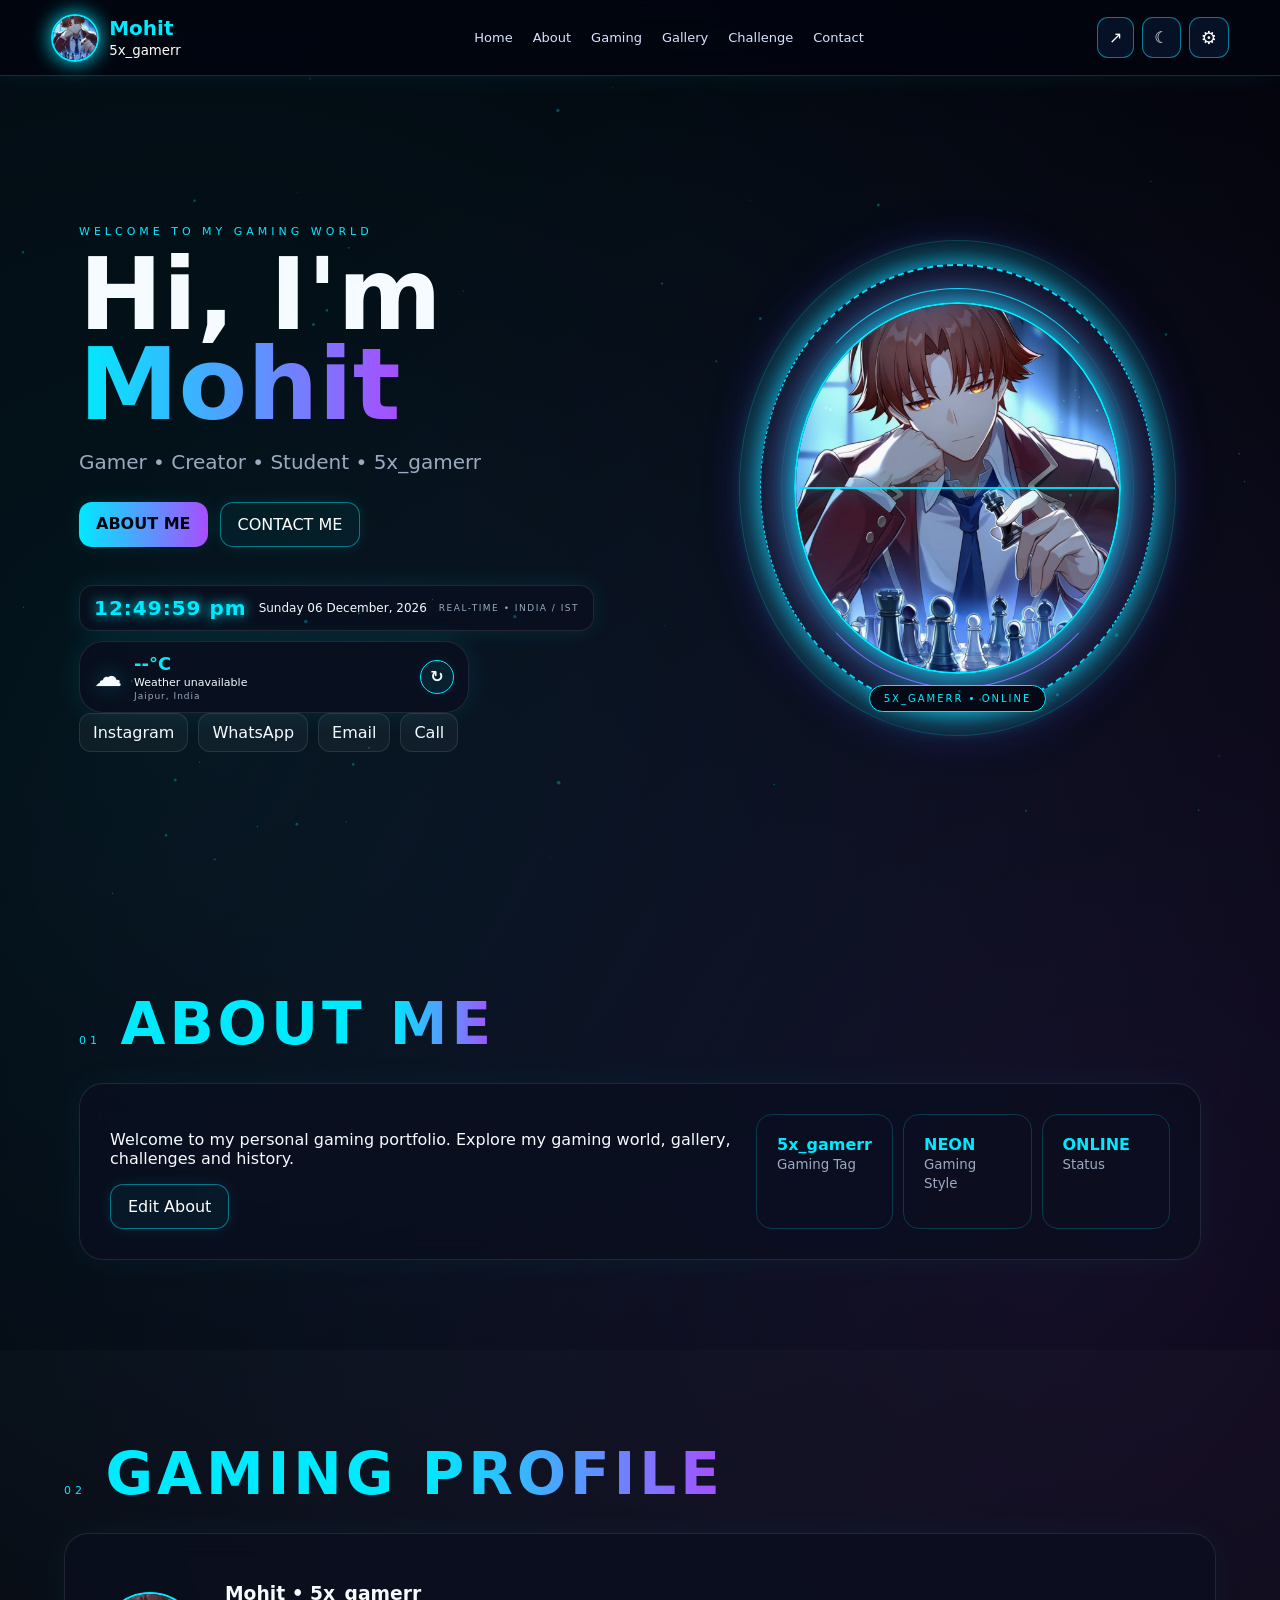
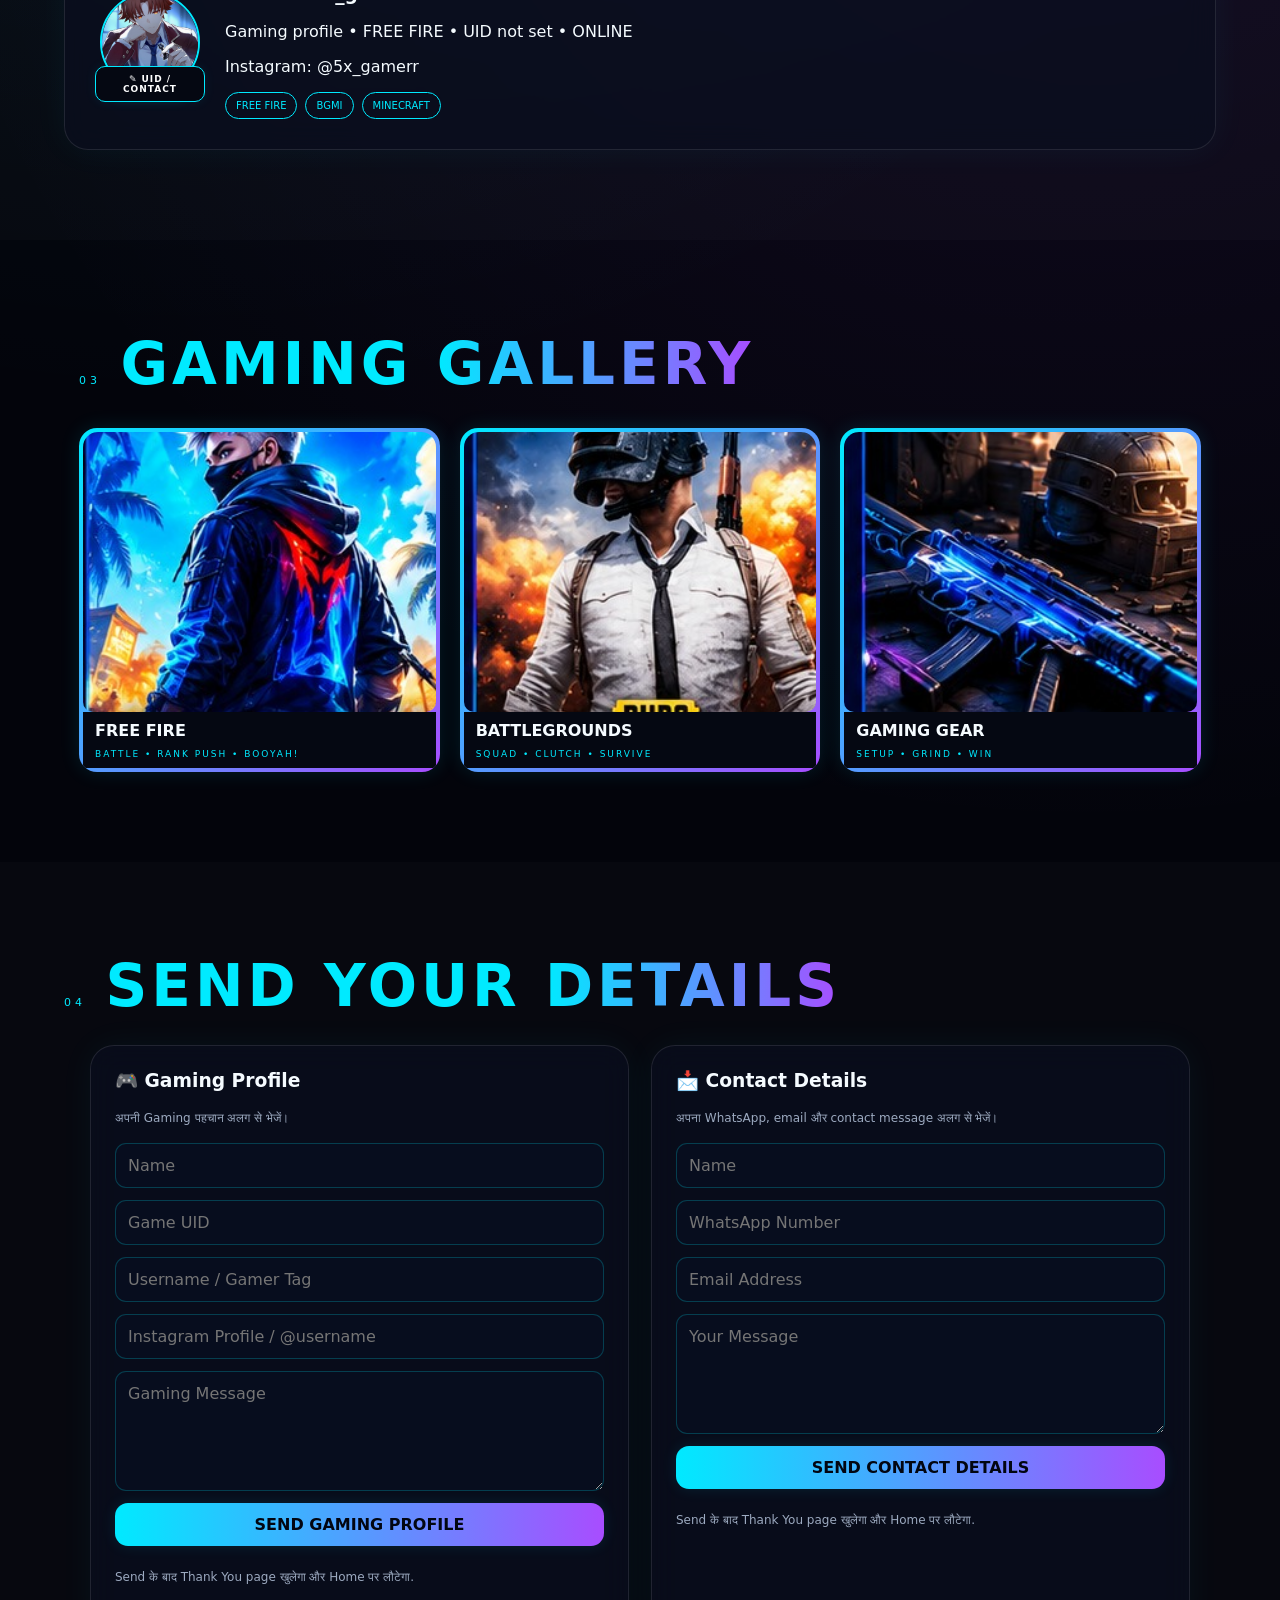
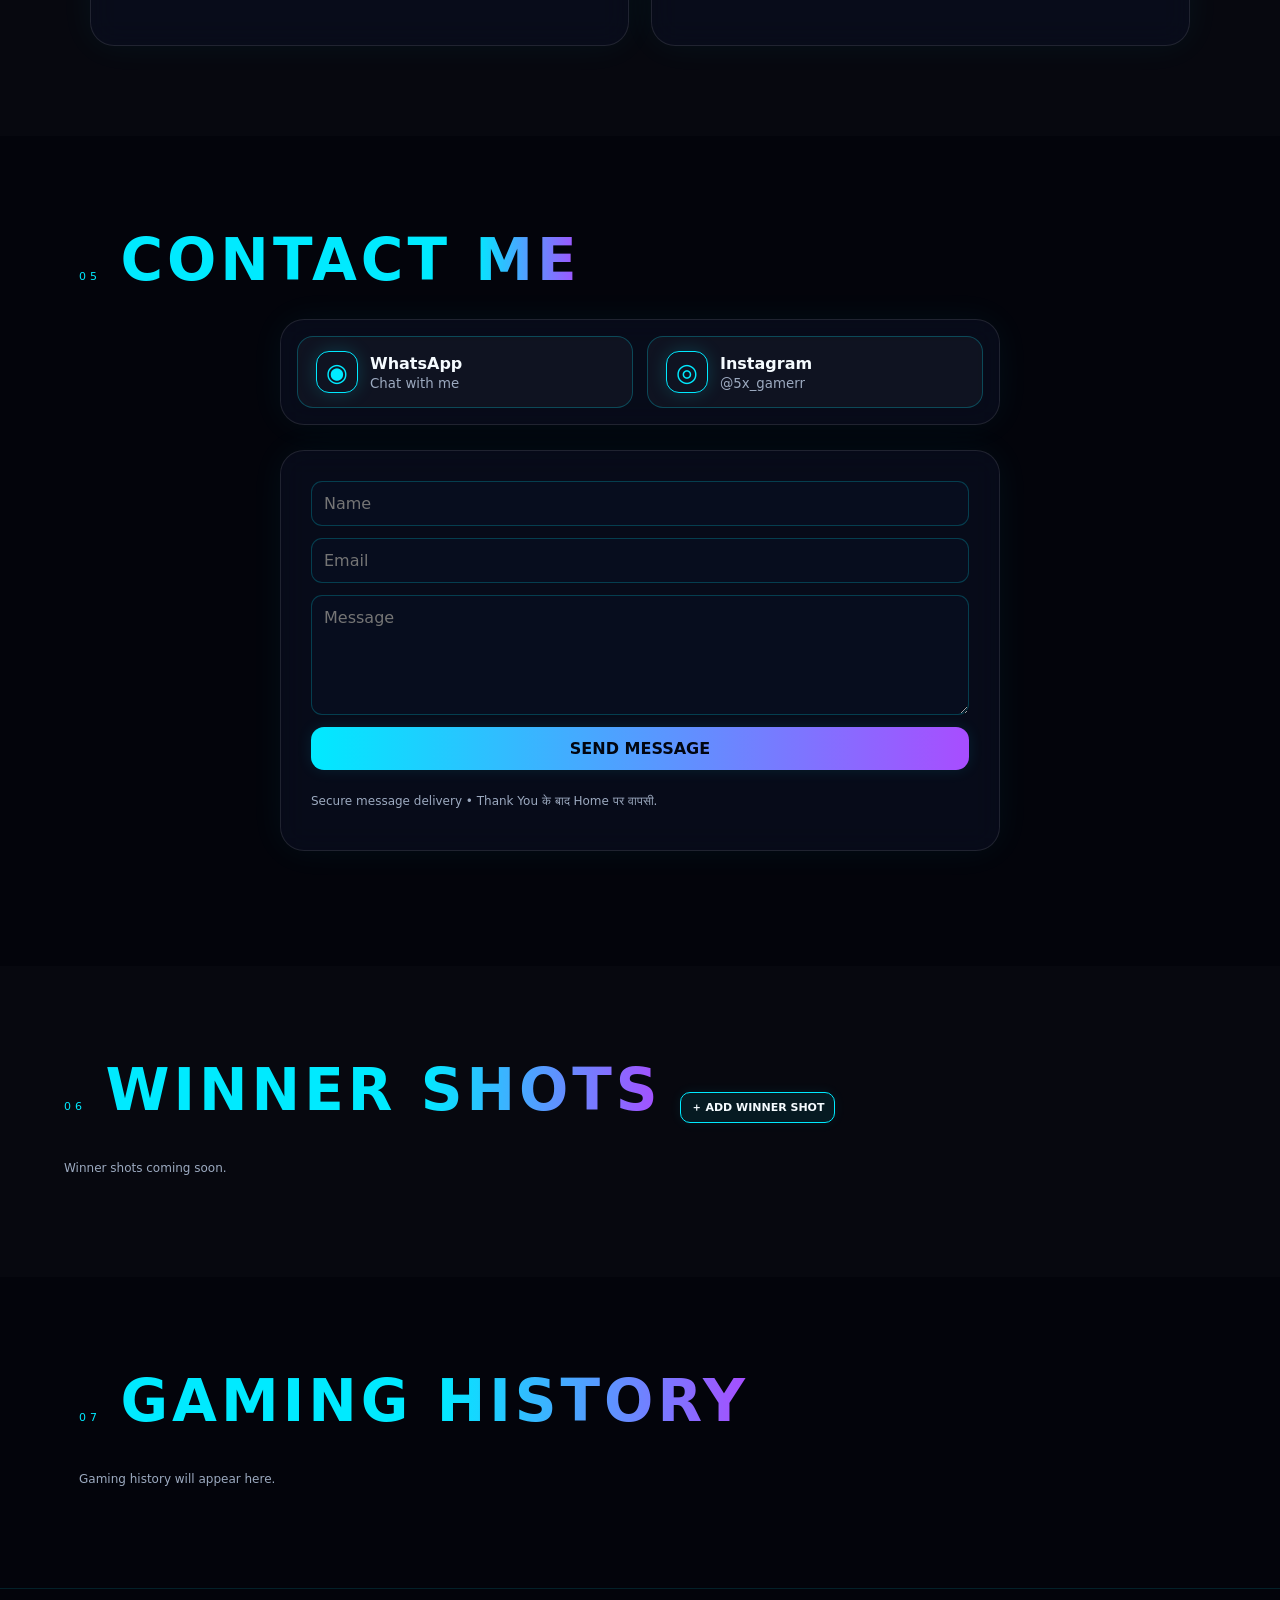
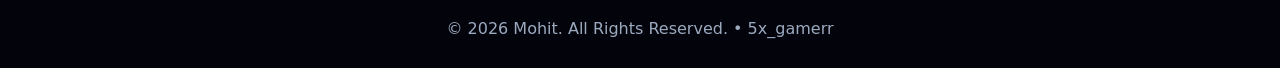
==== commit 7225b6fe: "Add files via upload" ====
--- a/index.html
+++ b/index.html
@@ -5,11 +5,11 @@
 <main>
 <section id="home" class="hero"><div class="hero-copy"><div class="eyebrow">WELCOME TO MY GAMING WORLD</div><h1>Hi, I'm <span data-name>Mohit</span></h1><p data-tagline>Gamer • Creator • Student • 5x_gamerr</p><div class="actions"><a class="btn primary" href="#about">ABOUT ME</a><a class="btn" href="#contact">CONTACT ME</a></div><div class="live-clock glass"><b id="liveTime">--:--:--</b><span id="liveDate">Loading date...</span><small>REAL-TIME • INDIA / IST</small></div><div class="weather-card glass" id="weatherCard"><div class="weather-icon" id="weatherIcon">☁️</div><div><b id="weatherTemp">--°C</b><span id="weatherText">Live weather loading…</span><small id="weatherPlace">Detecting location…</small></div><button id="weatherLocate" class="mini-btn" type="button">↻</button></div><div class="socials"><a data-instagram href="https://instagram.com/5x_gamerr" target="_blank">Instagram</a><a data-whatsapp href="https://wa.me/917568206887" target="_blank">WhatsApp</a><a data-email href="mailto:mohitbishnoi7568@gmail.com">Email</a><a data-phone href="tel:+917568206887">Call</a></div></div><div class="profile-wrap"><div class="hack-ring"></div><img id="profilePhoto" class="profile" src="mohit-photo.jpg" alt="Mohit profile photo"><div class="scan"></div><div class="profile-label">5X_GAMERR • ONLINE</div></div></section>
 <section id="about" class="section"><div class="section-title">01 <h2>ABOUT <span>ME</span></h2></div><div class="glass about-grid"><div><p id="aboutText">Welcome to my personal gaming portfolio. Explore my gaming world, gallery, challenges and history.</p><button class="btn" id="editAboutBtn">Edit About</button></div><div class="stats"><div><b>5x_gamerr</b><small>Gaming Tag</small></div><div><b>NEON</b><small>Gaming Style</small></div><div><b>ONLINE</b><small>Status</small></div></div></div></section>
-<section id="gaming" class="section alt"><div class="section-title">02 <h2>GAMING <span>PROFILE</span></h2></div><div class="glass gaming-card"><div class="mini-photo-wrap"><img src="mohit-photo.jpg" class="mini-profile"><button id="changePhotoBtn" class="mini-btn" type="button">✎ PHOTO</button><button id="editGamingProfileBtn" class="mini-btn" type="button">✎ UID / CONTACT</button><input id="profilePhotoInput" type="file" accept="image/*" hidden></div><div><h3 id="gamingNameText">Mohit • 5x_gamerr</h3><p>Gaming profile • <span id="gamingGameText">FREE FIRE</span> • <span id="gamingUidText">UID not set</span> • <span id="statusText">ONLINE</span></p><p>Instagram: <a id="gamingIgText" href="https://instagram.com/5x_gamerr" target="_blank">@5x_gamerr</a> • Contact: <span id="gamingContactText">+91 7568206887</span></p><div class="chips"><span>FREE FIRE</span><span>BGMI</span><span>MINECRAFT</span></div></div></div></section>
+<section id="gaming" class="section alt"><div class="section-title">02 <h2>GAMING <span>PROFILE</span></h2></div><div class="glass gaming-card"><div class="mini-photo-wrap"><img src="mohit-photo.jpg" class="mini-profile"><button id="changePhotoBtn" class="mini-btn" type="button">✎ PHOTO</button><button id="editGamingProfileBtn" class="mini-btn" type="button">✎ UID / CONTACT</button><input id="profilePhotoInput" type="file" accept="image/*" hidden></div><div><h3 id="gamingNameText">Mohit • 5x_gamerr</h3><p>Gaming profile • <span id="gamingGameText">FREE FIRE</span> • <span id="gamingUidText">UID not set</span> • <span id="statusText">ONLINE</span></p><p>Instagram: <a id="gamingIgText" href="https://instagram.com/5x_gamerr" target="_blank">@5x_gamerr</a></p><div class="chips"><span>FREE FIRE</span><span>BGMI</span><span>MINECRAFT</span></div></div></div></section>
 <section id="gallery" class="section"><div class="section-title">03 <h2>GAMING <span>GALLERY</span></h2></div><div class="gallery"><article><img src="gallery1.jpg"><b>FREE FIRE</b><small>BATTLE • RANK PUSH • BOOYAH!</small></article><article><img src="gallery2.jpg"><b>BATTLEGROUNDS</b><small>SQUAD • CLUTCH • SURVIVE</small></article><article><img src="gallery3.jpg"><b>GAMING GEAR</b><small>SETUP • GRIND • WIN</small></article></div></section>
 <section id="challenge" class="section alt"><div class="section-title">04 <h2>SEND YOUR <span>DETAILS</span></h2></div><div class="send-grid"><div class="glass send-card"><h3>🎮 Gaming Profile</h3><p class="muted">अपनी Gaming पहचान अलग से भेजें।</p><form id="challengeForm" class="form" style="margin-top:18px"><input name="name" id="challengerName" placeholder="Name" autocomplete="name" required><input name="uid" id="challengerUid" placeholder="Game UID" required><input name="username" id="challengerUsername" placeholder="Username / Gamer Tag" required><input name="instagram" id="challengerInstagram" placeholder="Instagram Profile / @username" required><textarea name="message" id="challengeMsg" placeholder="Gaming Message" required></textarea><button class="btn primary" type="submit">SEND GAMING PROFILE</button><p class="form-note">Send के बाद Thank You page खुलेगा और Home पर लौटेगा.</p></form></div><div class="glass send-card"><h3>📩 Contact Details</h3><p class="muted">अपना WhatsApp, email और contact message अलग से भेजें।</p><form id="contactForm" class="form" style="margin-top:18px"><input name="name" placeholder="Name" autocomplete="name" required><input name="whatsapp" placeholder="WhatsApp Number" type="tel" autocomplete="tel" required><input name="email" type="email" placeholder="Email Address" autocomplete="email" required><textarea name="message" placeholder="Your Message" required></textarea><button class="btn primary" type="submit">SEND CONTACT DETAILS</button><p class="form-note">Send के बाद Thank You page खुलेगा और Home पर लौटेगा.</p></form></div></div></section>
-<section id="contact" class="section"><div class="section-title">05 <h2>CONTACT <span>ME</span></h2></div><form id="mainContactForm" class="glass form"><input name="name" placeholder="Name" required><input name="email" type="email" placeholder="Email" required><textarea name="message" placeholder="Message" required></textarea><button class="btn primary">SEND MESSAGE</button><p class="form-note">Secure message delivery • Thank You के बाद Home पर वापसी.</p></form></section>
-<section id="winners" class="section alt"><div class="section-title">06 <h2>WINNER <span>SHOTS</span></h2></div><div id="winnerGrid" class="winner-grid"></div></section>
+<section id="contact" class="section"><div class="section-title">05 <h2>CONTACT <span>ME</span></h2></div><div class="contact-links glass"><a class="contact-link whatsapp-link" href="https://wa.me/917568206887" target="_blank" rel="noopener"><span class="contact-icon">◉</span><span><b>WhatsApp</b><small>Chat with me</small></span></a><a class="contact-link instagram-link" href="https://instagram.com/5x_gamerr" target="_blank" rel="noopener"><span class="contact-icon">◎</span><span><b>Instagram</b><small>@5x_gamerr</small></span></a></div><form id="mainContactForm" class="glass form"><input name="name" placeholder="Name" required><input name="email" type="email" placeholder="Email" required><textarea name="message" placeholder="Message" required></textarea><button class="btn primary">SEND MESSAGE</button><p class="form-note">Secure message delivery • Thank You के बाद Home पर वापसी.</p></form></section>
+<section id="winners" class="section alt"><div class="section-title">06 <h2>WINNER <span>SHOTS</span></h2><button id="addWinnerPublic" class="mini-btn winner-add-btn" type="button">＋ ADD WINNER SHOT</button></div><input id="winnerGalleryInput" type="file" accept="image/*" hidden><div id="winnerGrid" class="winner-grid"></div></section>
 <section id="history" class="section"><div class="section-title">07 <h2>GAMING <span>HISTORY</span></h2></div><div id="historyGrid" class="history-grid"></div></section>
 </main><footer>© 2026 Mohit. All Rights Reserved. • 5x_gamerr</footer>
 <div id="settings" class="drawer"><div class="backdrop"></div><aside><button class="close">×</button><h2>⚙ OWNER THEME</h2><p class="muted">Owner PIN के बाद सिर्फ Color Theme बदलने का option है।</p><label>Color Theme<select id="themeSelect"><option value="cyan">Cyan + Purple</option><option value="pink">Pink + Blue</option><option value="green">Matrix Green</option><option value="gold">Gold + Orange</option><option value="ice">Ice Blue</option></select></label></aside></div><script src="script.js"></script></body></html>
--- a/style.css
+++ b/style.css
@@ -37,3 +37,5 @@
 @keyframes sendPulse{50%{transform:scale(1.02);box-shadow:0 0 28px rgba(0,234,255,.35)}}
 @media(max-width:700px){.weather-card{margin-left:auto;margin-right:auto}.mini-photo-wrap{margin:auto}.gaming-card{text-align:center;flex-direction:column}.mini-photo-wrap{height:116px}.profile-wrap:before{inset:0}.profile-wrap:after{inset:10%}}
 .thanks-page{min-height:100vh;display:grid;place-items:center;padding:24px}.thanks-card{max-width:650px;width:100%;text-align:center;padding:52px 28px;position:relative;overflow:hidden;animation:thanksIn .7s cubic-bezier(.2,.8,.2,1)}.success-orb{width:76px;height:76px;margin:0 auto 18px;border-radius:50%;display:grid;place-items:center;font-size:38px;font-weight:1000;color:#061018;background:linear-gradient(135deg,var(--n),var(--n2));box-shadow:0 0 45px rgba(0,234,255,.3);animation:successPop 1.8s ease-in-out infinite}.thanks-card h1{font-size:clamp(46px,8vw,76px);margin:8px 0}.thanks-card h1 span{background:linear-gradient(90deg,var(--n),var(--n2));-webkit-background-clip:text;color:transparent}.thanks-actions{display:flex;gap:12px;justify-content:center;flex-wrap:wrap;margin-top:26px}.success-line{height:2px;margin:30px auto 0;max-width:320px;background:rgba(255,255,255,.08);overflow:hidden}.success-line i{display:block;width:40%;height:100%;background:var(--n);box-shadow:0 0 16px var(--n);animation:successLine 2s linear infinite}@keyframes thanksIn{from{opacity:0;transform:translateY(22px) scale(.98)}to{opacity:1;transform:none}}@keyframes successPop{50%{transform:scale(1.06);box-shadow:0 0 65px rgba(0,234,255,.42)}}@keyframes successLine{from{transform:translateX(-120%)}to{transform:translateX(360%)}}
+
+.contact-links{display:flex;gap:14px;justify-content:center;align-items:stretch;margin:25px auto 10px;max-width:720px;padding:16px}.contact-link{display:flex;align-items:center;gap:12px;flex:1;min-width:190px;padding:14px 18px;border:1px solid rgba(0,234,255,.25);border-radius:16px;background:rgba(255,255,255,.035);transition:.25s;position:relative;overflow:hidden}.contact-link:after{content:'';position:absolute;inset:0;background:linear-gradient(110deg,transparent,rgba(255,255,255,.08),transparent);transform:translateX(-120%);transition:.45s}.contact-link:hover{transform:translateY(-4px);box-shadow:0 0 25px rgba(0,234,255,.18);border-color:var(--n)}.contact-link:hover:after{transform:translateX(120%)}.contact-icon{width:42px;height:42px;display:grid;place-items:center;border-radius:13px;border:1px solid var(--n);font-size:25px;color:var(--n);box-shadow:0 0 18px rgba(0,234,255,.18)}.contact-link b{display:block}.contact-link small{display:block;color:var(--muted);margin-top:3px}.winner-add-btn{margin-left:18px;vertical-align:middle}.winner-card{animation:cardIn .55s ease both}.winner-card img{transition:.3s}.winner-card:hover img{filter:brightness(1.12);box-shadow:0 0 22px rgba(0,234,255,.2)}@keyframes cardIn{from{opacity:0;transform:translateY(14px) scale(.98)}to{opacity:1;transform:none}}@media(max-width:700px){.contact-links{flex-direction:column}.contact-link{min-width:0}.winner-add-btn{display:block;margin:12px 0 0}}
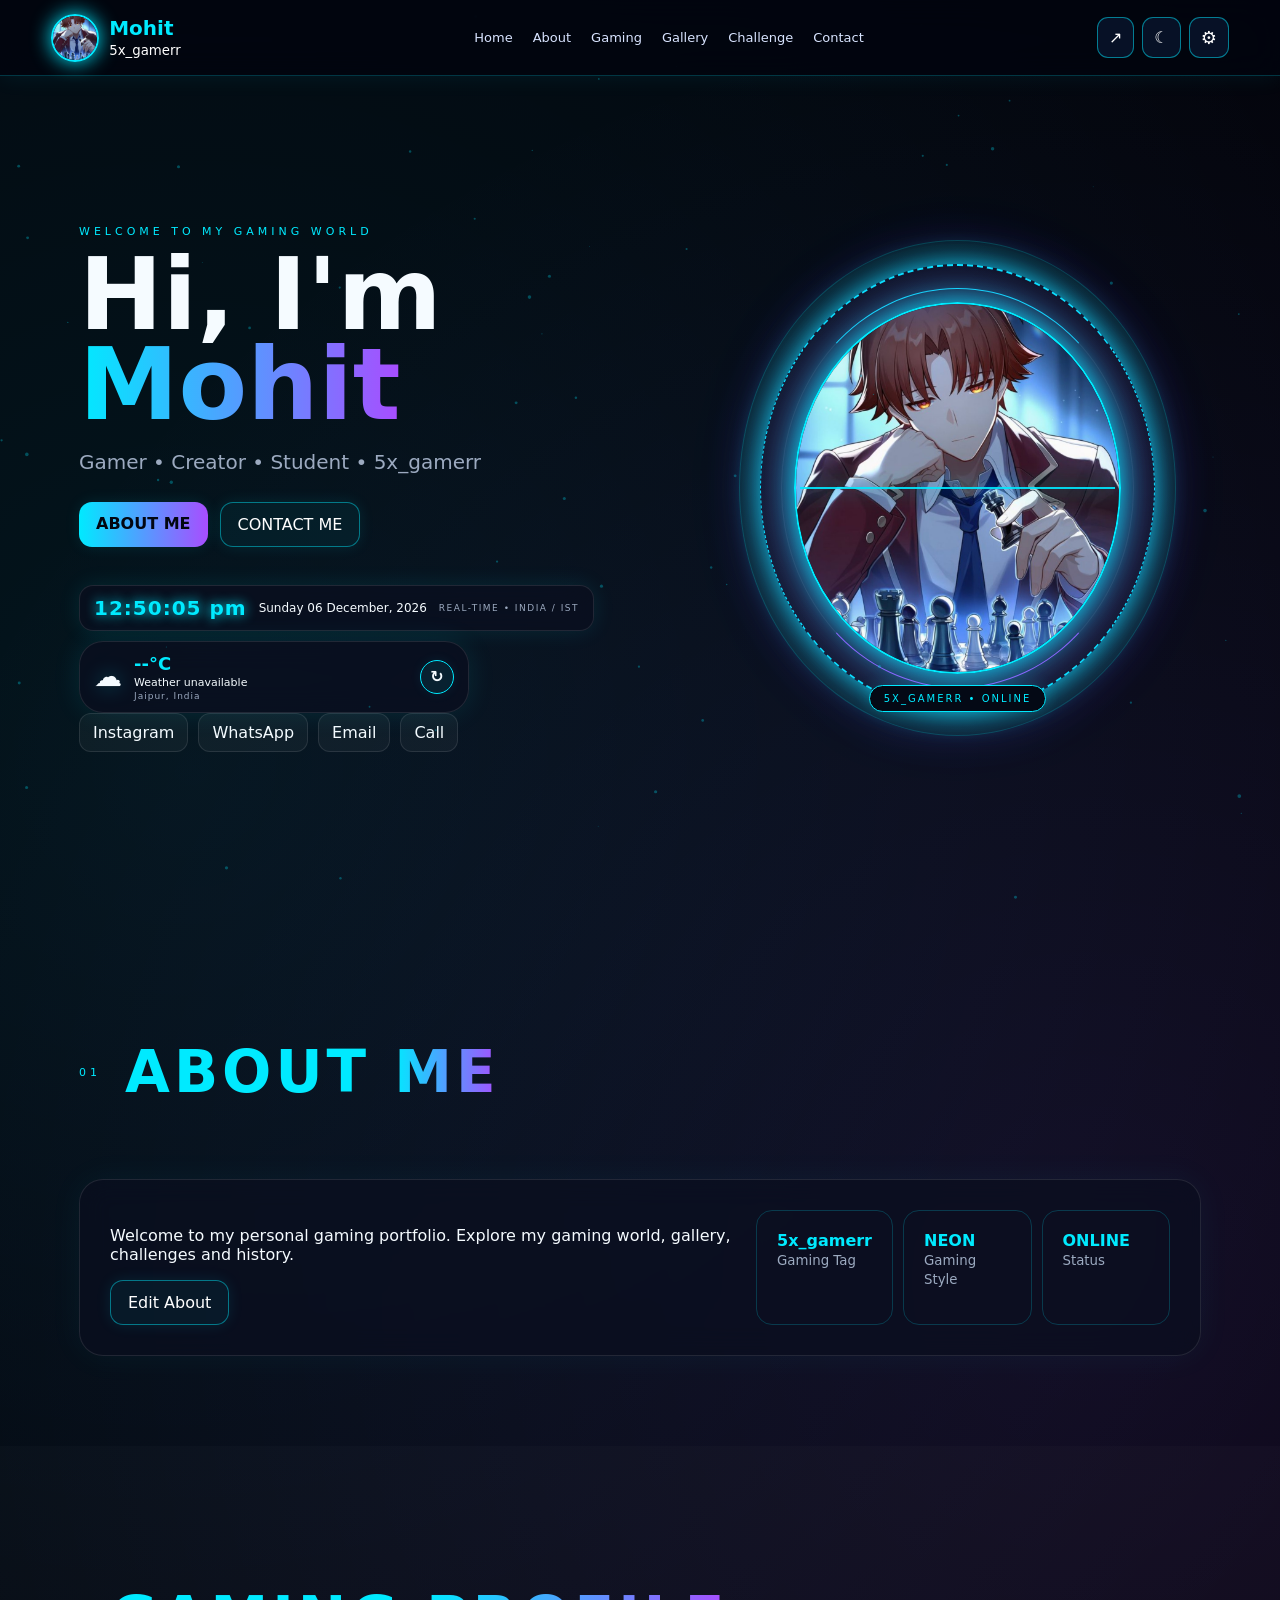
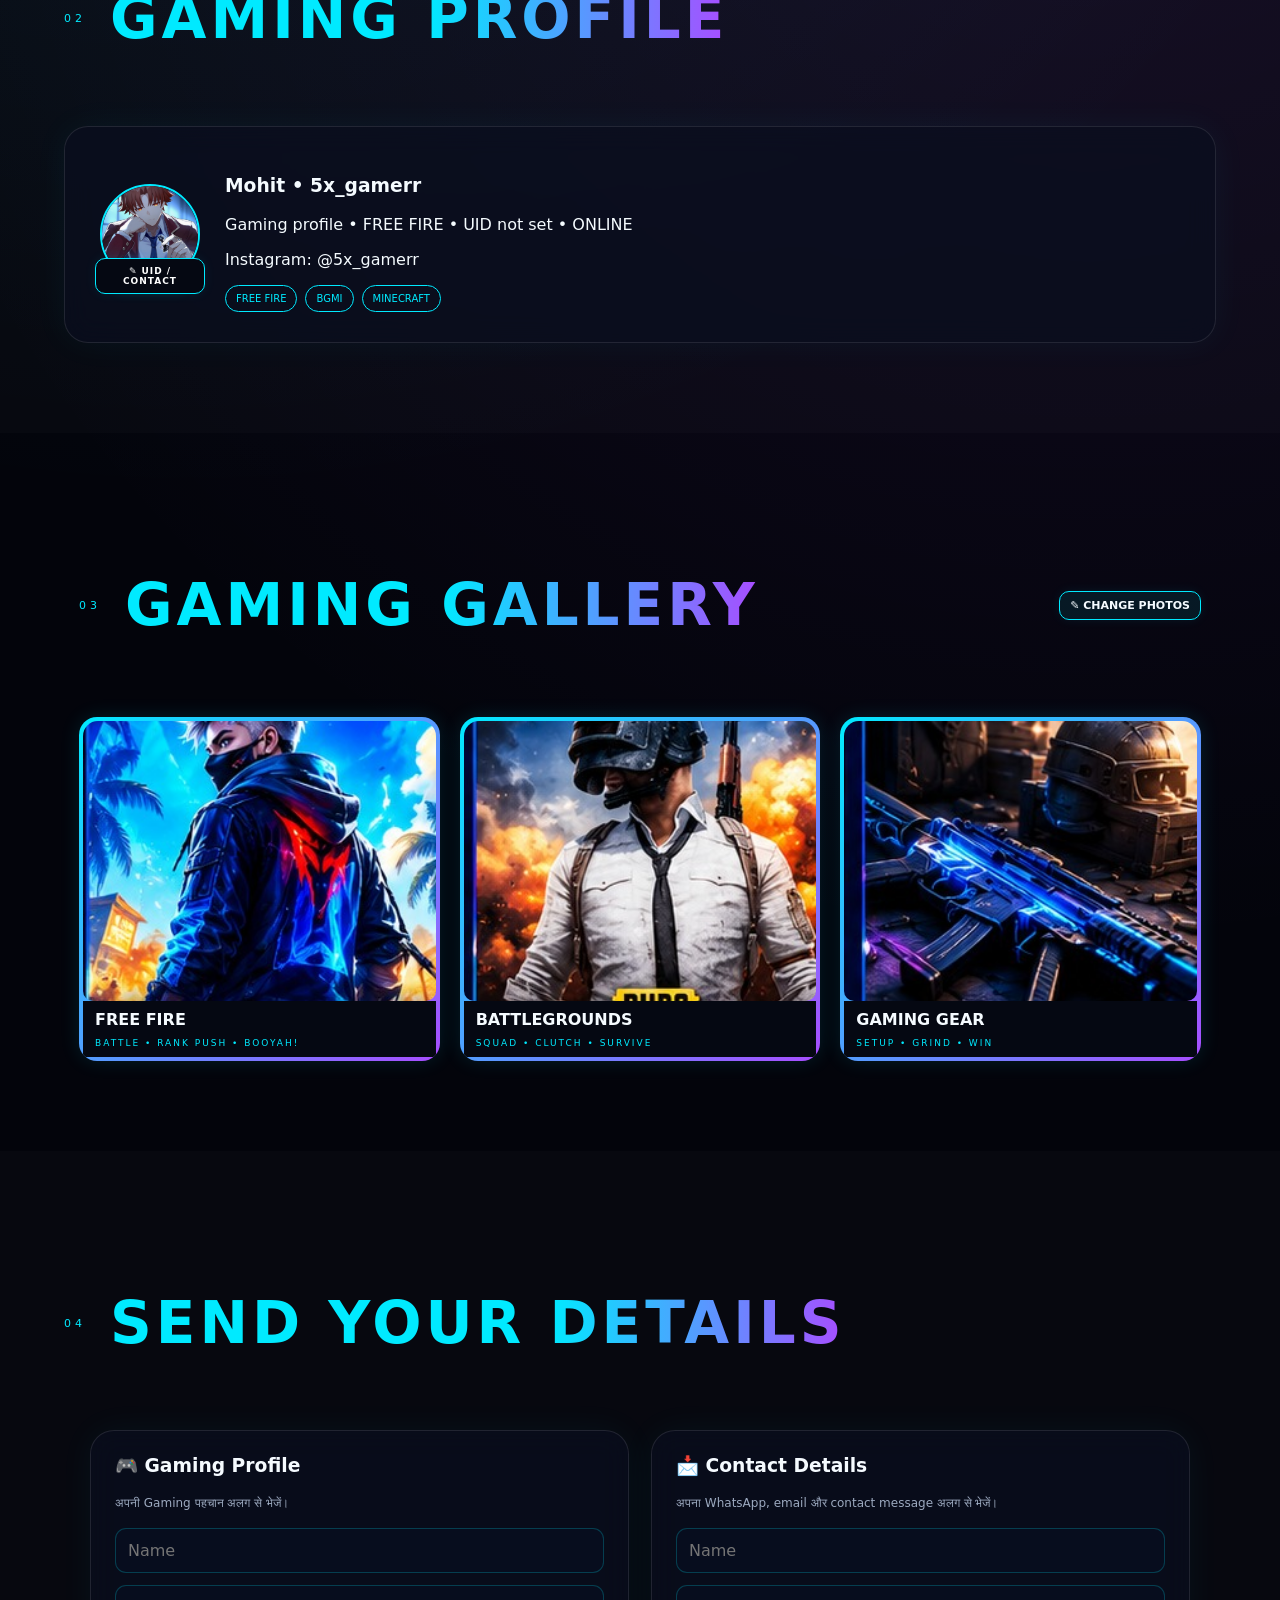
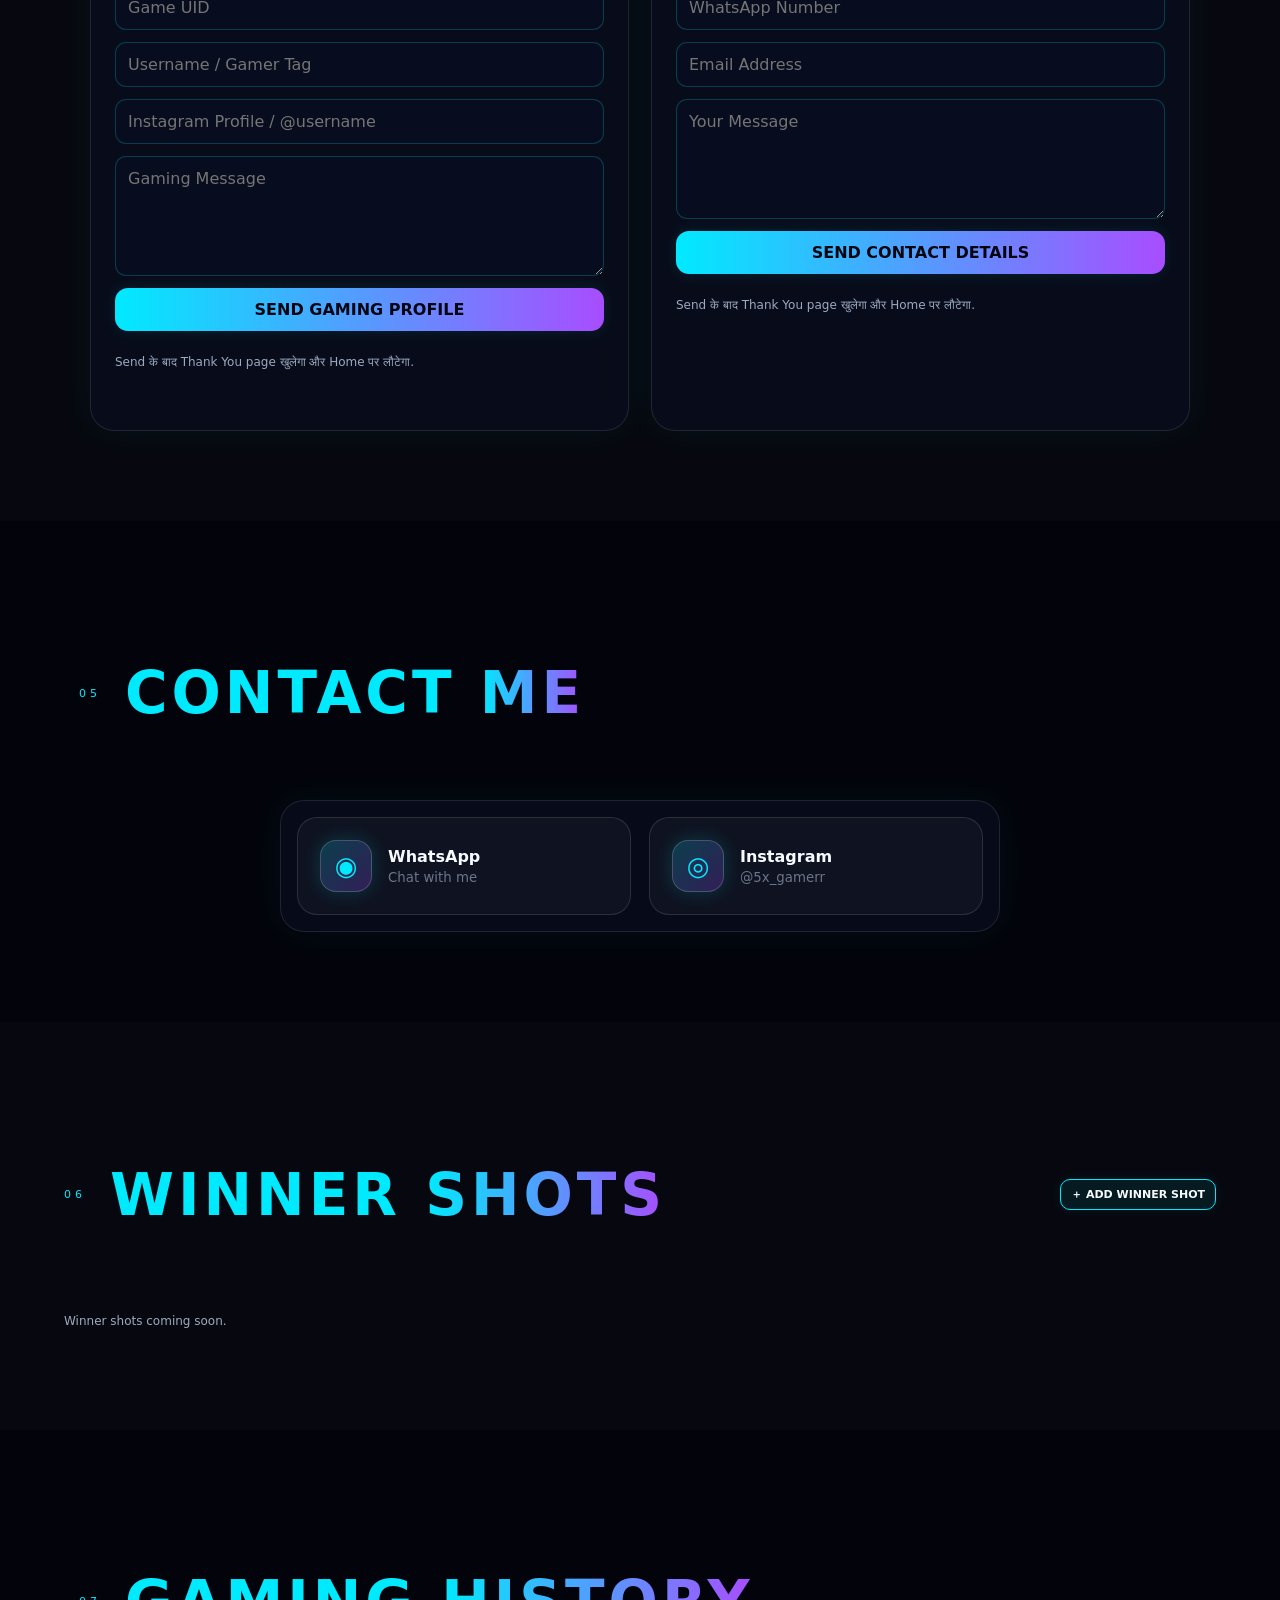
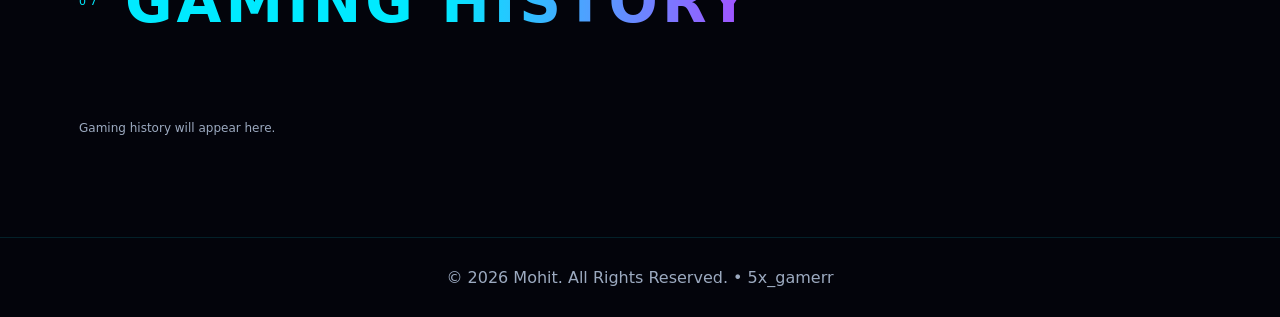
==== commit 2417f451: "Add files via upload" ====
--- a/index.html
+++ b/index.html
@@ -6,9 +6,9 @@
 <section id="home" class="hero"><div class="hero-copy"><div class="eyebrow">WELCOME TO MY GAMING WORLD</div><h1>Hi, I'm <span data-name>Mohit</span></h1><p data-tagline>Gamer • Creator • Student • 5x_gamerr</p><div class="actions"><a class="btn primary" href="#about">ABOUT ME</a><a class="btn" href="#contact">CONTACT ME</a></div><div class="live-clock glass"><b id="liveTime">--:--:--</b><span id="liveDate">Loading date...</span><small>REAL-TIME • INDIA / IST</small></div><div class="weather-card glass" id="weatherCard"><div class="weather-icon" id="weatherIcon">☁️</div><div><b id="weatherTemp">--°C</b><span id="weatherText">Live weather loading…</span><small id="weatherPlace">Detecting location…</small></div><button id="weatherLocate" class="mini-btn" type="button">↻</button></div><div class="socials"><a data-instagram href="https://instagram.com/5x_gamerr" target="_blank">Instagram</a><a data-whatsapp href="https://wa.me/917568206887" target="_blank">WhatsApp</a><a data-email href="mailto:mohitbishnoi7568@gmail.com">Email</a><a data-phone href="tel:+917568206887">Call</a></div></div><div class="profile-wrap"><div class="hack-ring"></div><img id="profilePhoto" class="profile" src="mohit-photo.jpg" alt="Mohit profile photo"><div class="scan"></div><div class="profile-label">5X_GAMERR • ONLINE</div></div></section>
 <section id="about" class="section"><div class="section-title">01 <h2>ABOUT <span>ME</span></h2></div><div class="glass about-grid"><div><p id="aboutText">Welcome to my personal gaming portfolio. Explore my gaming world, gallery, challenges and history.</p><button class="btn" id="editAboutBtn">Edit About</button></div><div class="stats"><div><b>5x_gamerr</b><small>Gaming Tag</small></div><div><b>NEON</b><small>Gaming Style</small></div><div><b>ONLINE</b><small>Status</small></div></div></div></section>
 <section id="gaming" class="section alt"><div class="section-title">02 <h2>GAMING <span>PROFILE</span></h2></div><div class="glass gaming-card"><div class="mini-photo-wrap"><img src="mohit-photo.jpg" class="mini-profile"><button id="changePhotoBtn" class="mini-btn" type="button">✎ PHOTO</button><button id="editGamingProfileBtn" class="mini-btn" type="button">✎ UID / CONTACT</button><input id="profilePhotoInput" type="file" accept="image/*" hidden></div><div><h3 id="gamingNameText">Mohit • 5x_gamerr</h3><p>Gaming profile • <span id="gamingGameText">FREE FIRE</span> • <span id="gamingUidText">UID not set</span> • <span id="statusText">ONLINE</span></p><p>Instagram: <a id="gamingIgText" href="https://instagram.com/5x_gamerr" target="_blank">@5x_gamerr</a></p><div class="chips"><span>FREE FIRE</span><span>BGMI</span><span>MINECRAFT</span></div></div></div></section>
-<section id="gallery" class="section"><div class="section-title">03 <h2>GAMING <span>GALLERY</span></h2></div><div class="gallery"><article><img src="gallery1.jpg"><b>FREE FIRE</b><small>BATTLE • RANK PUSH • BOOYAH!</small></article><article><img src="gallery2.jpg"><b>BATTLEGROUNDS</b><small>SQUAD • CLUTCH • SURVIVE</small></article><article><img src="gallery3.jpg"><b>GAMING GEAR</b><small>SETUP • GRIND • WIN</small></article></div></section>
+<section id="gallery" class="section"><div class="section-title">03 <h2>GAMING <span>GALLERY</span></h2><button id="editGalleryBtn" class="mini-btn gallery-edit-btn" type="button">✎ CHANGE PHOTOS</button></div><div class="gallery"><article><img id="galleryImg1" src="gallery1.jpg"><b>FREE FIRE</b><small>BATTLE • RANK PUSH • BOOYAH!</small></article><article><img id="galleryImg2" src="gallery2.jpg"><b>BATTLEGROUNDS</b><small>SQUAD • CLUTCH • SURVIVE</small></article><article><img id="galleryImg3" src="gallery3.jpg"><b>GAMING GEAR</b><small>SETUP • GRIND • WIN</small></article></div><input id="galleryInput1" type="file" accept="image/*" hidden><input id="galleryInput2" type="file" accept="image/*" hidden><input id="galleryInput3" type="file" accept="image/*" hidden></section>
 <section id="challenge" class="section alt"><div class="section-title">04 <h2>SEND YOUR <span>DETAILS</span></h2></div><div class="send-grid"><div class="glass send-card"><h3>🎮 Gaming Profile</h3><p class="muted">अपनी Gaming पहचान अलग से भेजें।</p><form id="challengeForm" class="form" style="margin-top:18px"><input name="name" id="challengerName" placeholder="Name" autocomplete="name" required><input name="uid" id="challengerUid" placeholder="Game UID" required><input name="username" id="challengerUsername" placeholder="Username / Gamer Tag" required><input name="instagram" id="challengerInstagram" placeholder="Instagram Profile / @username" required><textarea name="message" id="challengeMsg" placeholder="Gaming Message" required></textarea><button class="btn primary" type="submit">SEND GAMING PROFILE</button><p class="form-note">Send के बाद Thank You page खुलेगा और Home पर लौटेगा.</p></form></div><div class="glass send-card"><h3>📩 Contact Details</h3><p class="muted">अपना WhatsApp, email और contact message अलग से भेजें।</p><form id="contactForm" class="form" style="margin-top:18px"><input name="name" placeholder="Name" autocomplete="name" required><input name="whatsapp" placeholder="WhatsApp Number" type="tel" autocomplete="tel" required><input name="email" type="email" placeholder="Email Address" autocomplete="email" required><textarea name="message" placeholder="Your Message" required></textarea><button class="btn primary" type="submit">SEND CONTACT DETAILS</button><p class="form-note">Send के बाद Thank You page खुलेगा और Home पर लौटेगा.</p></form></div></div></section>
-<section id="contact" class="section"><div class="section-title">05 <h2>CONTACT <span>ME</span></h2></div><div class="contact-links glass"><a class="contact-link whatsapp-link" href="https://wa.me/917568206887" target="_blank" rel="noopener"><span class="contact-icon">◉</span><span><b>WhatsApp</b><small>Chat with me</small></span></a><a class="contact-link instagram-link" href="https://instagram.com/5x_gamerr" target="_blank" rel="noopener"><span class="contact-icon">◎</span><span><b>Instagram</b><small>@5x_gamerr</small></span></a></div><form id="mainContactForm" class="glass form"><input name="name" placeholder="Name" required><input name="email" type="email" placeholder="Email" required><textarea name="message" placeholder="Message" required></textarea><button class="btn primary">SEND MESSAGE</button><p class="form-note">Secure message delivery • Thank You के बाद Home पर वापसी.</p></form></section>
+<section id="contact" class="section"><div class="section-title">05 <h2>CONTACT <span>ME</span></h2></div><div class="contact-links glass"><a class="contact-link whatsapp-link" href="https://wa.me/917568206887" target="_blank" rel="noopener"><span class="contact-icon">◉</span><span><b>WhatsApp</b><small>Chat with me</small></span></a><a class="contact-link instagram-link" href="https://instagram.com/5x_gamerr" target="_blank" rel="noopener"><span class="contact-icon">◎</span><span><b>Instagram</b><small>@5x_gamerr</small></span></a></div></section>
 <section id="winners" class="section alt"><div class="section-title">06 <h2>WINNER <span>SHOTS</span></h2><button id="addWinnerPublic" class="mini-btn winner-add-btn" type="button">＋ ADD WINNER SHOT</button></div><input id="winnerGalleryInput" type="file" accept="image/*" hidden><div id="winnerGrid" class="winner-grid"></div></section>
 <section id="history" class="section"><div class="section-title">07 <h2>GAMING <span>HISTORY</span></h2></div><div id="historyGrid" class="history-grid"></div></section>
 </main><footer>© 2026 Mohit. All Rights Reserved. • 5x_gamerr</footer>
--- a/style.css
+++ b/style.css
@@ -39,3 +39,12 @@
 .thanks-page{min-height:100vh;display:grid;place-items:center;padding:24px}.thanks-card{max-width:650px;width:100%;text-align:center;padding:52px 28px;position:relative;overflow:hidden;animation:thanksIn .7s cubic-bezier(.2,.8,.2,1)}.success-orb{width:76px;height:76px;margin:0 auto 18px;border-radius:50%;display:grid;place-items:center;font-size:38px;font-weight:1000;color:#061018;background:linear-gradient(135deg,var(--n),var(--n2));box-shadow:0 0 45px rgba(0,234,255,.3);animation:successPop 1.8s ease-in-out infinite}.thanks-card h1{font-size:clamp(46px,8vw,76px);margin:8px 0}.thanks-card h1 span{background:linear-gradient(90deg,var(--n),var(--n2));-webkit-background-clip:text;color:transparent}.thanks-actions{display:flex;gap:12px;justify-content:center;flex-wrap:wrap;margin-top:26px}.success-line{height:2px;margin:30px auto 0;max-width:320px;background:rgba(255,255,255,.08);overflow:hidden}.success-line i{display:block;width:40%;height:100%;background:var(--n);box-shadow:0 0 16px var(--n);animation:successLine 2s linear infinite}@keyframes thanksIn{from{opacity:0;transform:translateY(22px) scale(.98)}to{opacity:1;transform:none}}@keyframes successPop{50%{transform:scale(1.06);box-shadow:0 0 65px rgba(0,234,255,.42)}}@keyframes successLine{from{transform:translateX(-120%)}to{transform:translateX(360%)}}
 
 .contact-links{display:flex;gap:14px;justify-content:center;align-items:stretch;margin:25px auto 10px;max-width:720px;padding:16px}.contact-link{display:flex;align-items:center;gap:12px;flex:1;min-width:190px;padding:14px 18px;border:1px solid rgba(0,234,255,.25);border-radius:16px;background:rgba(255,255,255,.035);transition:.25s;position:relative;overflow:hidden}.contact-link:after{content:'';position:absolute;inset:0;background:linear-gradient(110deg,transparent,rgba(255,255,255,.08),transparent);transform:translateX(-120%);transition:.45s}.contact-link:hover{transform:translateY(-4px);box-shadow:0 0 25px rgba(0,234,255,.18);border-color:var(--n)}.contact-link:hover:after{transform:translateX(120%)}.contact-icon{width:42px;height:42px;display:grid;place-items:center;border-radius:13px;border:1px solid var(--n);font-size:25px;color:var(--n);box-shadow:0 0 18px rgba(0,234,255,.18)}.contact-link b{display:block}.contact-link small{display:block;color:var(--muted);margin-top:3px}.winner-add-btn{margin-left:18px;vertical-align:middle}.winner-card{animation:cardIn .55s ease both}.winner-card img{transition:.3s}.winner-card:hover img{filter:brightness(1.12);box-shadow:0 0 22px rgba(0,234,255,.2)}@keyframes cardIn{from{opacity:0;transform:translateY(14px) scale(.98)}to{opacity:1;transform:none}}@media(max-width:700px){.contact-links{flex-direction:column}.contact-link{min-width:0}.winner-add-btn{display:block;margin:12px 0 0}}
+
+/* Premium contact icons */
+.contact-links{display:grid;grid-template-columns:repeat(2,minmax(0,1fr));gap:18px;margin-bottom:0}
+.contact-link{display:flex;align-items:center;gap:16px;padding:22px;border:1px solid rgba(255,255,255,.12);border-radius:20px;text-decoration:none;color:inherit;transition:transform .25s ease,box-shadow .25s ease,border-color .25s ease}
+.contact-link:hover{transform:translateY(-6px) scale(1.02);box-shadow:0 0 30px rgba(0,220,255,.18);border-color:rgba(0,220,255,.5)}
+.contact-icon{width:52px;height:52px;display:grid;place-items:center;border-radius:16px;font-size:26px;font-weight:900;background:linear-gradient(135deg,rgba(0,240,255,.2),rgba(160,70,255,.25));border:1px solid rgba(255,255,255,.18)}
+.contact-link b,.contact-link small{display:block}.contact-link small{opacity:.65;margin-top:4px}
+.gallery-edit-btn,.winner-add-btn{margin-left:auto}.section-title{display:flex;align-items:center;gap:12px;flex-wrap:wrap}
+@media(max-width:700px){.contact-links{grid-template-columns:1fr}.gallery-edit-btn{width:100%;margin-left:0}}
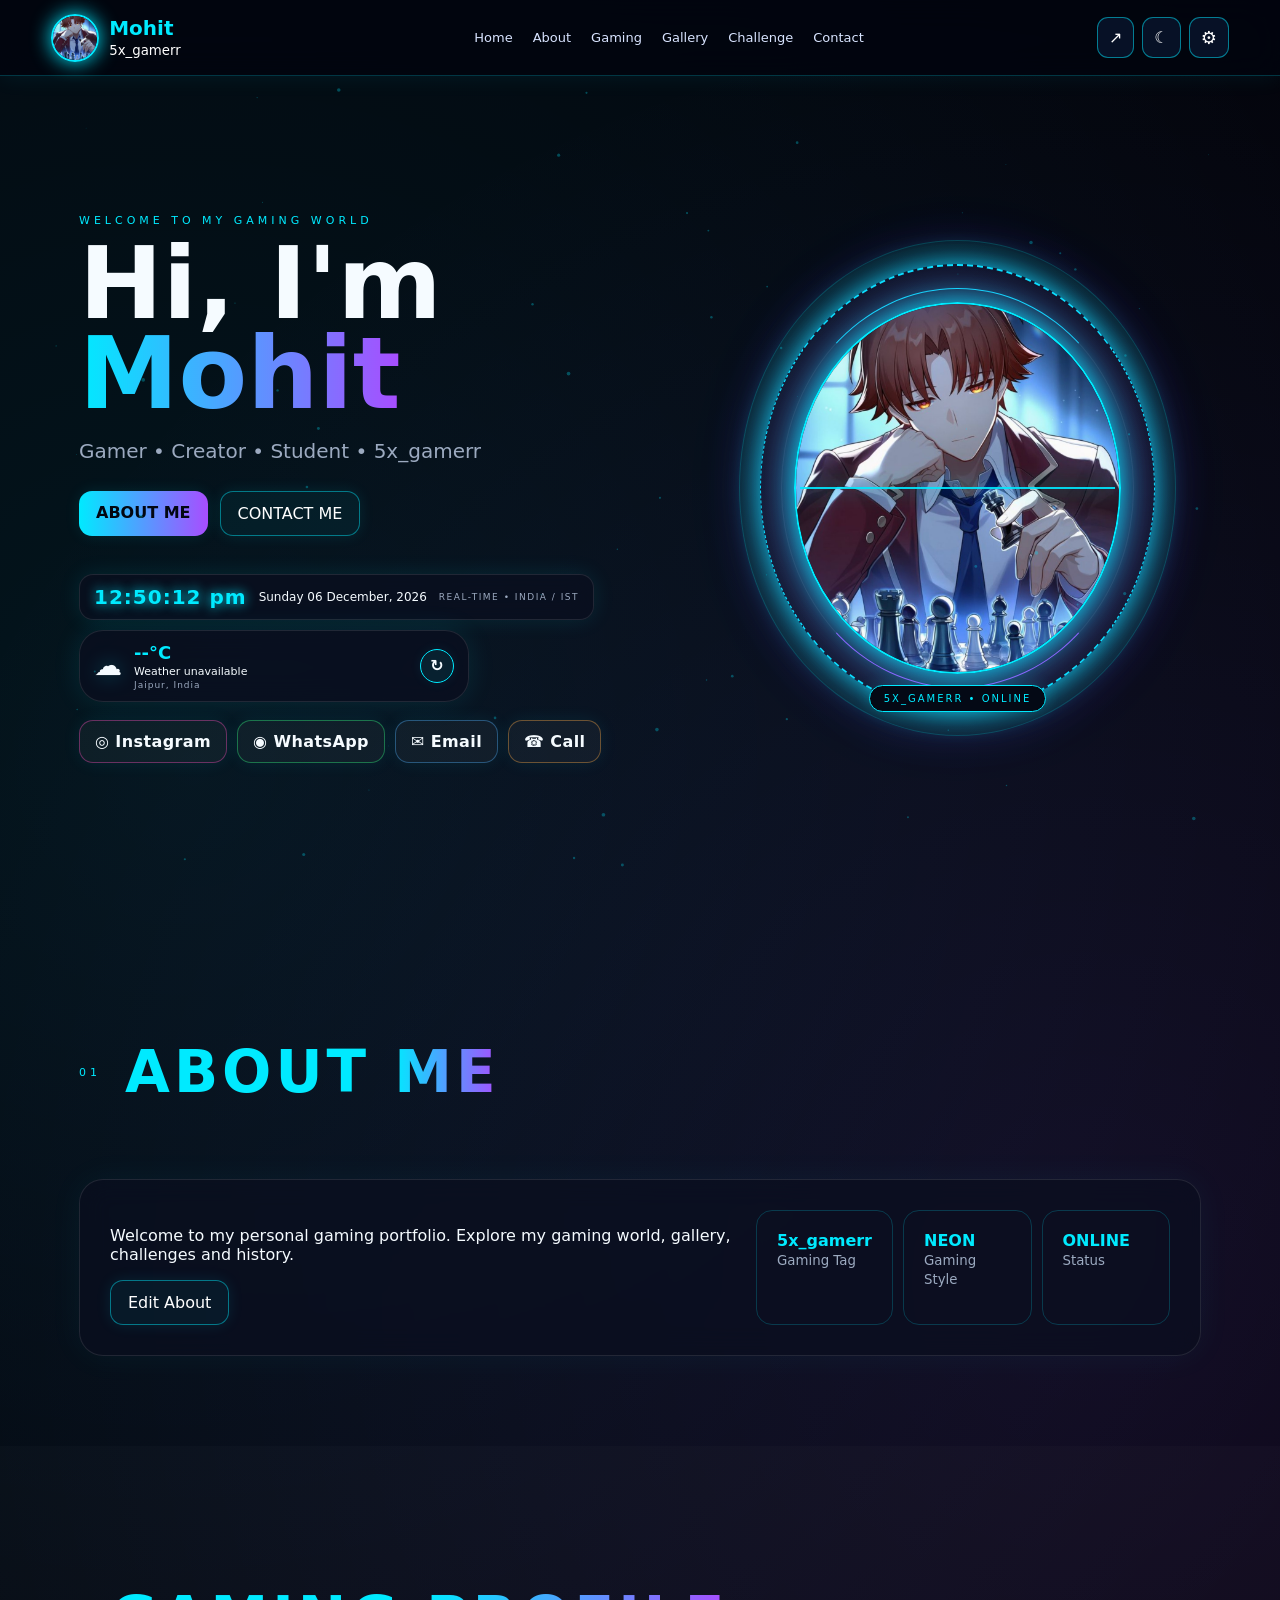
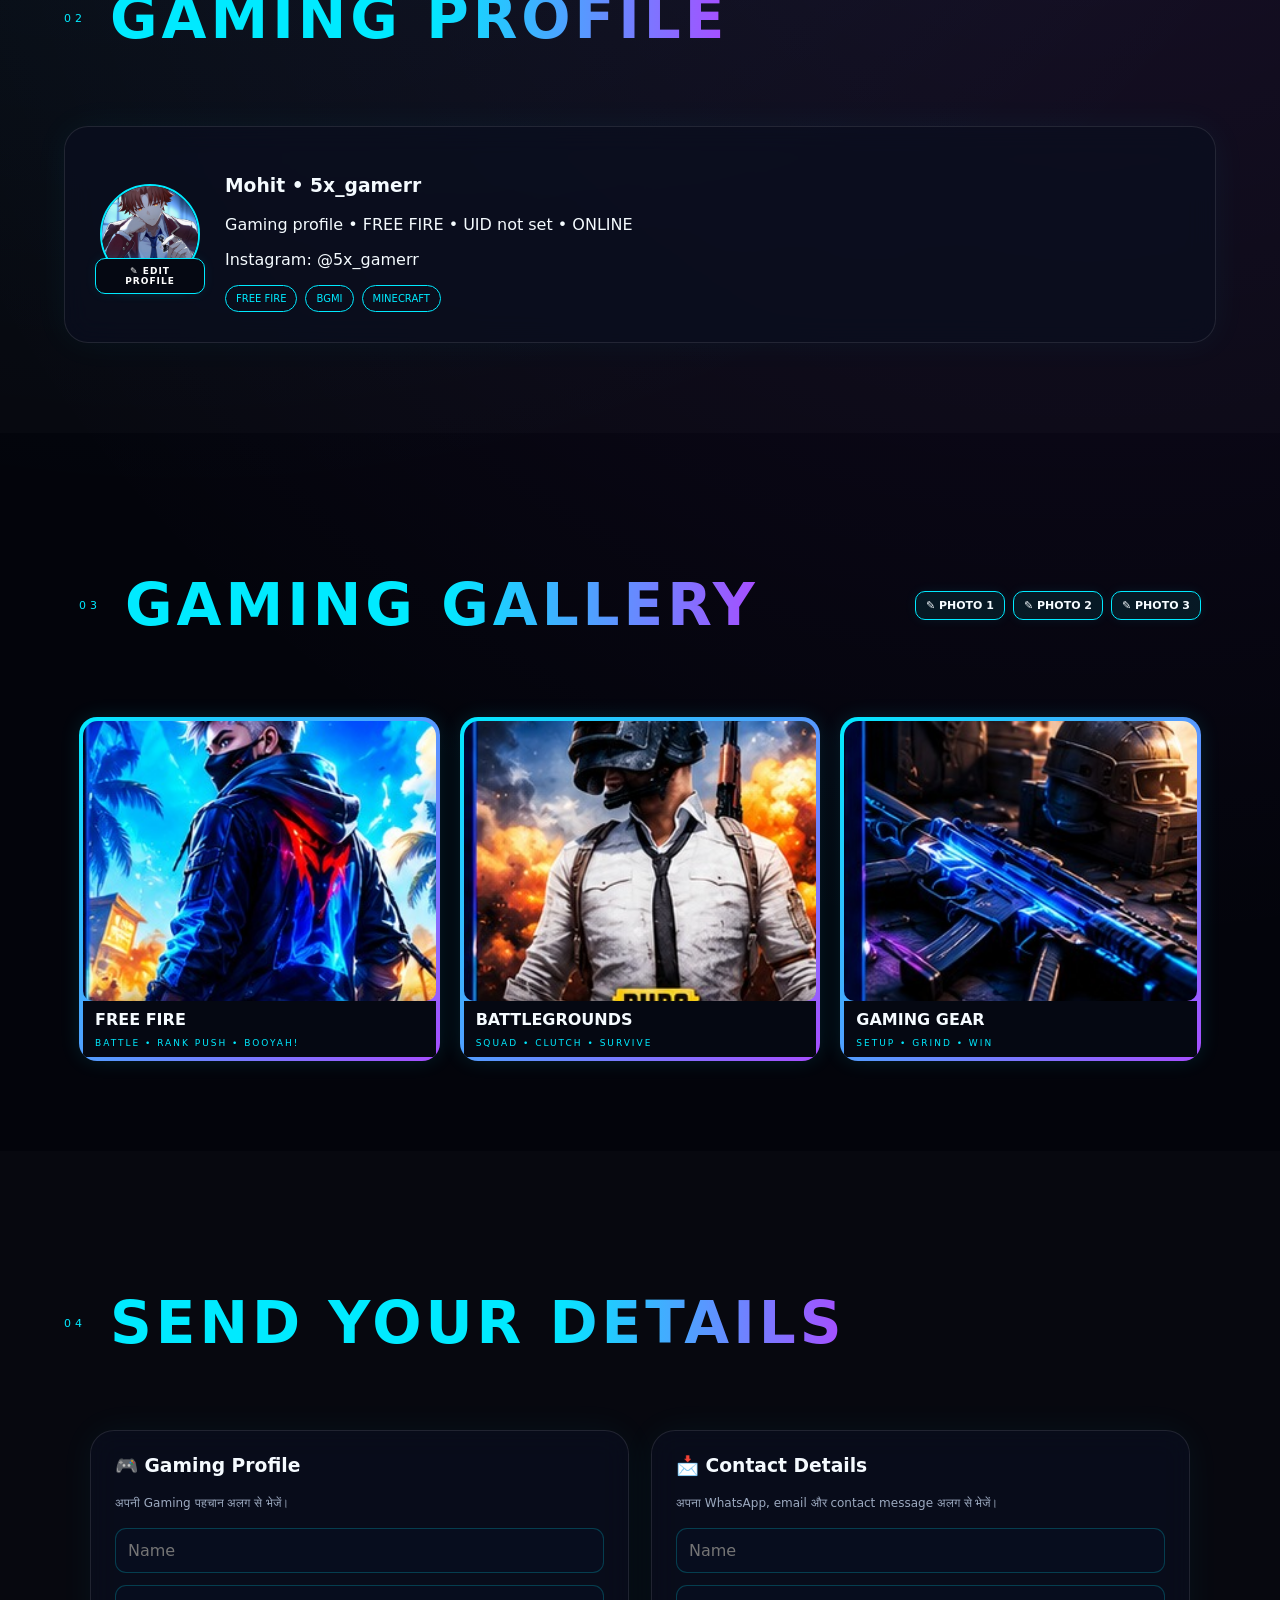
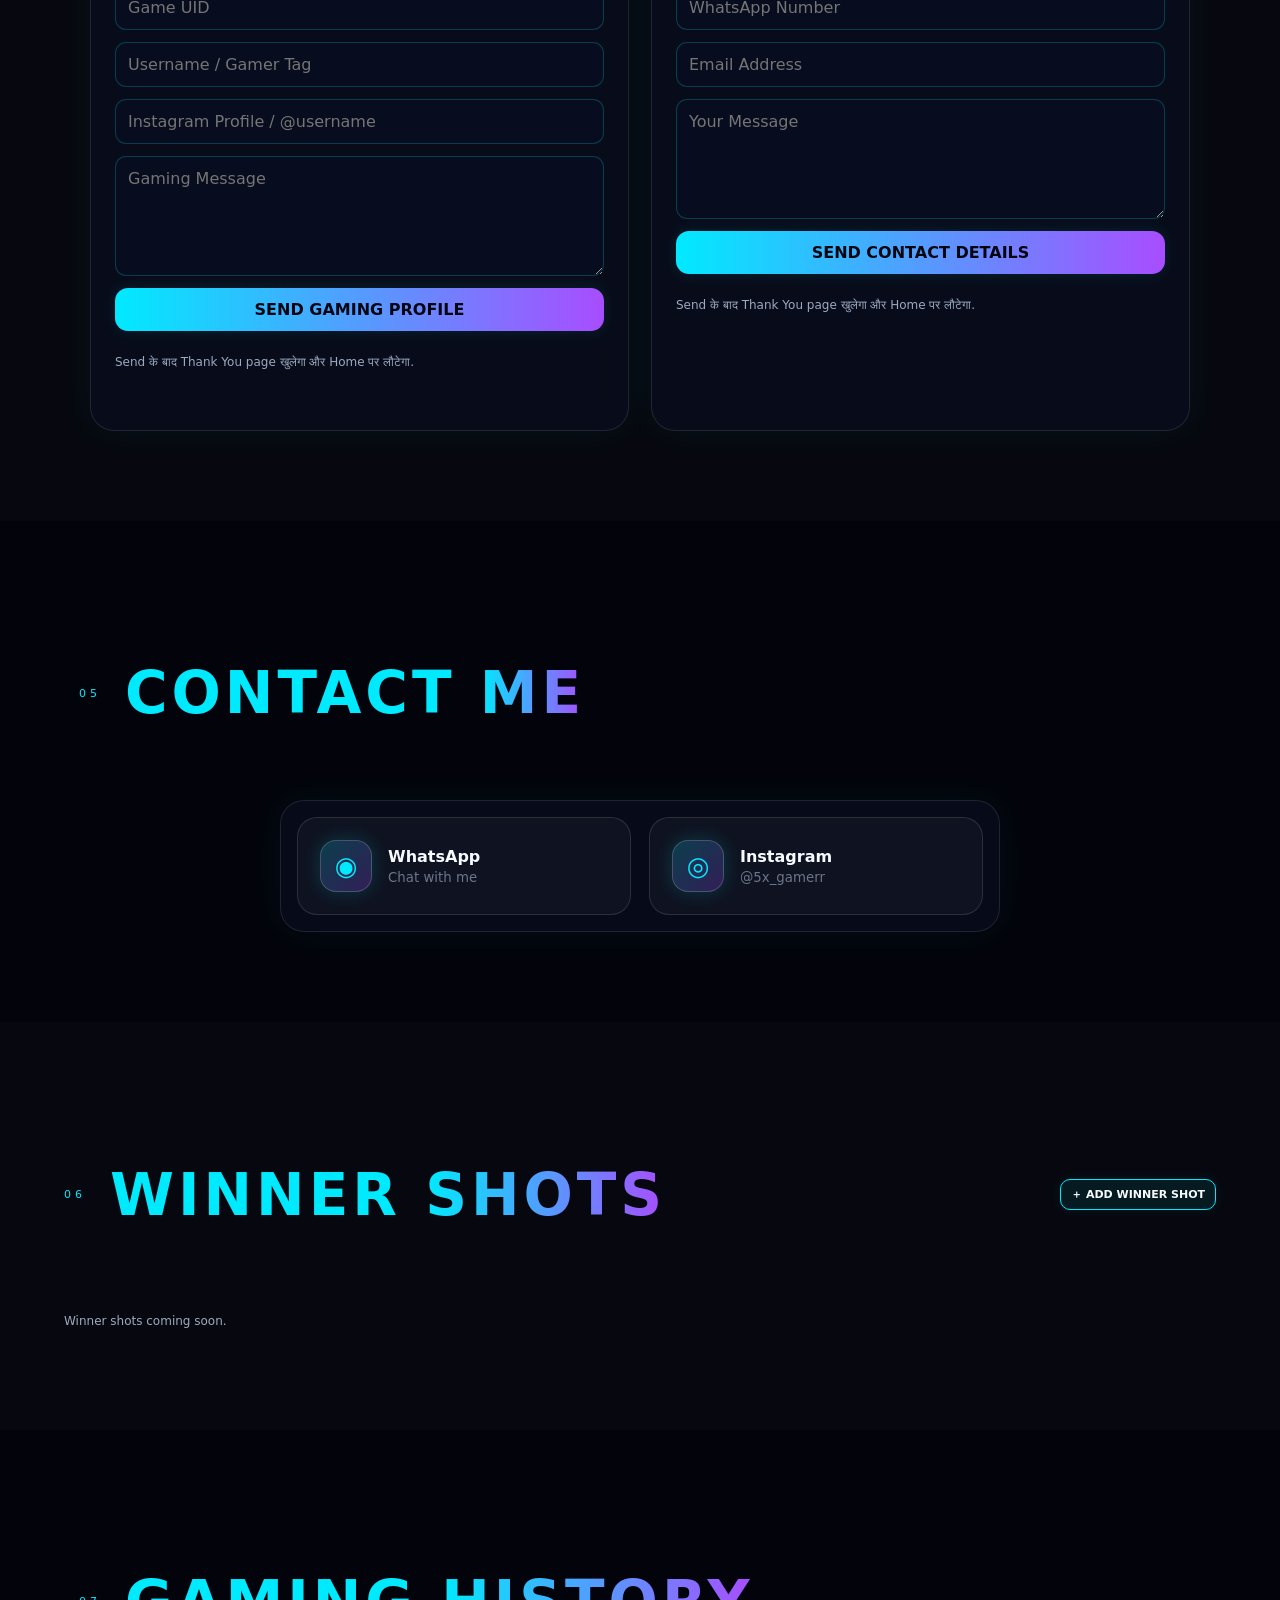
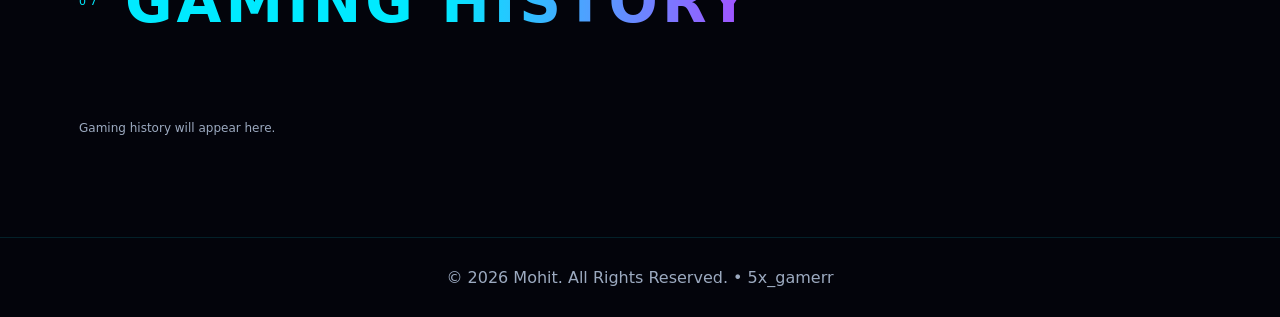
==== commit bac076e7: "Add files via upload" ====
--- a/index.html
+++ b/index.html
@@ -3,13 +3,13 @@
 <canvas id="particles"></canvas><div id="cursorGlow"></div><div class="orbs"></div>
 <header><a class="brand" href="#home"><img id="navPhoto" src="mohit-photo.jpg"><span><b data-name>MOHIT</b><small>5x_gamerr</small></span></a><nav><a href="#home">Home</a><a href="#about">About</a><a href="#gaming">Gaming</a><a href="#gallery">Gallery</a><a href="#challenge">Challenge</a><a href="#contact">Contact</a></nav><div class="top-actions"><button id="shareBtn" title="Share">↗</button><button id="themeBtn" title="Theme">☾</button><button id="settingsBtn" title="Owner Settings">⚙</button></div><button id="ownerUnlock" class="owner-unlock" aria-label="Owner settings">●</button></header>
 <main>
-<section id="home" class="hero"><div class="hero-copy"><div class="eyebrow">WELCOME TO MY GAMING WORLD</div><h1>Hi, I'm <span data-name>Mohit</span></h1><p data-tagline>Gamer • Creator • Student • 5x_gamerr</p><div class="actions"><a class="btn primary" href="#about">ABOUT ME</a><a class="btn" href="#contact">CONTACT ME</a></div><div class="live-clock glass"><b id="liveTime">--:--:--</b><span id="liveDate">Loading date...</span><small>REAL-TIME • INDIA / IST</small></div><div class="weather-card glass" id="weatherCard"><div class="weather-icon" id="weatherIcon">☁️</div><div><b id="weatherTemp">--°C</b><span id="weatherText">Live weather loading…</span><small id="weatherPlace">Detecting location…</small></div><button id="weatherLocate" class="mini-btn" type="button">↻</button></div><div class="socials"><a data-instagram href="https://instagram.com/5x_gamerr" target="_blank">Instagram</a><a data-whatsapp href="https://wa.me/917568206887" target="_blank">WhatsApp</a><a data-email href="mailto:mohitbishnoi7568@gmail.com">Email</a><a data-phone href="tel:+917568206887">Call</a></div></div><div class="profile-wrap"><div class="hack-ring"></div><img id="profilePhoto" class="profile" src="mohit-photo.jpg" alt="Mohit profile photo"><div class="scan"></div><div class="profile-label">5X_GAMERR • ONLINE</div></div></section>
+<section id="home" class="hero"><div class="hero-copy"><div class="eyebrow">WELCOME TO MY GAMING WORLD</div><h1>Hi, I'm <span data-name>Mohit</span></h1><p data-tagline>Gamer • Creator • Student • 5x_gamerr</p><div class="actions"><a class="btn primary" href="#about">ABOUT ME</a><a class="btn" href="#contact">CONTACT ME</a></div><div class="live-clock glass"><b id="liveTime">--:--:--</b><span id="liveDate">Loading date...</span><small>REAL-TIME • INDIA / IST</small></div><div class="weather-card glass" id="weatherCard"><div class="weather-icon" id="weatherIcon">☁️</div><div><b id="weatherTemp">--°C</b><span id="weatherText">Live weather loading…</span><small id="weatherPlace">Detecting location…</small></div><button id="weatherLocate" class="mini-btn" type="button">↻</button></div><div class="socials"><a class="social-btn instagram" data-instagram href="https://instagram.com/5x_gamerr" target="_blank" rel="noopener">◎ Instagram</a><a class="social-btn whatsapp" data-whatsapp href="https://wa.me/917568206887" target="_blank" rel="noopener">◉ WhatsApp</a><a class="social-btn email" data-email href="mailto:mohitbishnoi7568@gmail.com">✉ Email</a><a class="social-btn call" data-phone href="tel:+917568206887">☎ Call</a></div></div><div class="profile-wrap"><div class="hack-ring"></div><img id="profilePhoto" class="profile" src="mohit-photo.jpg" alt="Mohit profile photo"><div class="scan"></div><div class="profile-label">5X_GAMERR • ONLINE</div></div></section>
 <section id="about" class="section"><div class="section-title">01 <h2>ABOUT <span>ME</span></h2></div><div class="glass about-grid"><div><p id="aboutText">Welcome to my personal gaming portfolio. Explore my gaming world, gallery, challenges and history.</p><button class="btn" id="editAboutBtn">Edit About</button></div><div class="stats"><div><b>5x_gamerr</b><small>Gaming Tag</small></div><div><b>NEON</b><small>Gaming Style</small></div><div><b>ONLINE</b><small>Status</small></div></div></div></section>
-<section id="gaming" class="section alt"><div class="section-title">02 <h2>GAMING <span>PROFILE</span></h2></div><div class="glass gaming-card"><div class="mini-photo-wrap"><img src="mohit-photo.jpg" class="mini-profile"><button id="changePhotoBtn" class="mini-btn" type="button">✎ PHOTO</button><button id="editGamingProfileBtn" class="mini-btn" type="button">✎ UID / CONTACT</button><input id="profilePhotoInput" type="file" accept="image/*" hidden></div><div><h3 id="gamingNameText">Mohit • 5x_gamerr</h3><p>Gaming profile • <span id="gamingGameText">FREE FIRE</span> • <span id="gamingUidText">UID not set</span> • <span id="statusText">ONLINE</span></p><p>Instagram: <a id="gamingIgText" href="https://instagram.com/5x_gamerr" target="_blank">@5x_gamerr</a></p><div class="chips"><span>FREE FIRE</span><span>BGMI</span><span>MINECRAFT</span></div></div></div></section>
-<section id="gallery" class="section"><div class="section-title">03 <h2>GAMING <span>GALLERY</span></h2><button id="editGalleryBtn" class="mini-btn gallery-edit-btn" type="button">✎ CHANGE PHOTOS</button></div><div class="gallery"><article><img id="galleryImg1" src="gallery1.jpg"><b>FREE FIRE</b><small>BATTLE • RANK PUSH • BOOYAH!</small></article><article><img id="galleryImg2" src="gallery2.jpg"><b>BATTLEGROUNDS</b><small>SQUAD • CLUTCH • SURVIVE</small></article><article><img id="galleryImg3" src="gallery3.jpg"><b>GAMING GEAR</b><small>SETUP • GRIND • WIN</small></article></div><input id="galleryInput1" type="file" accept="image/*" hidden><input id="galleryInput2" type="file" accept="image/*" hidden><input id="galleryInput3" type="file" accept="image/*" hidden></section>
+<section id="gaming" class="section alt"><div class="section-title">02 <h2>GAMING <span>PROFILE</span></h2></div><div class="glass gaming-card"><div class="mini-photo-wrap"><img src="mohit-photo.jpg" class="mini-profile"><button id="changePhotoBtn" class="mini-btn" type="button">✎ PHOTO</button><button id="editGamingProfileBtn" class="mini-btn" type="button">✎ EDIT PROFILE</button><input id="profilePhotoInput" type="file" accept="image/*" hidden></div><div><h3 id="gamingNameText">Mohit • 5x_gamerr</h3><p>Gaming profile • <span id="gamingGameText">FREE FIRE</span> • <span id="gamingUidText">UID not set</span> • <span id="statusText">ONLINE</span></p><p>Instagram: <a id="gamingIgText" href="https://instagram.com/5x_gamerr" target="_blank">@5x_gamerr</a></p><div class="chips"><span>FREE FIRE</span><span>BGMI</span><span>MINECRAFT</span></div></div></div></section>
+<section id="gallery" class="section"><div class="section-title">03 <h2>GAMING <span>GALLERY</span></h2><div class="gallery-owner-actions"><button id="editGallery1Btn" class="mini-btn gallery-edit-btn" type="button">✎ PHOTO 1</button><button id="editGallery2Btn" class="mini-btn gallery-edit-btn" type="button">✎ PHOTO 2</button><button id="editGallery3Btn" class="mini-btn gallery-edit-btn" type="button">✎ PHOTO 3</button></div></div><div class="gallery"><article><img id="galleryImg1" src="gallery1.jpg"><b>FREE FIRE</b><small>BATTLE • RANK PUSH • BOOYAH!</small></article><article><img id="galleryImg2" src="gallery2.jpg"><b>BATTLEGROUNDS</b><small>SQUAD • CLUTCH • SURVIVE</small></article><article><img id="galleryImg3" src="gallery3.jpg"><b>GAMING GEAR</b><small>SETUP • GRIND • WIN</small></article></div><input id="galleryInput1" type="file" accept="image/*" hidden><input id="galleryInput2" type="file" accept="image/*" hidden><input id="galleryInput3" type="file" accept="image/*" hidden></section>
 <section id="challenge" class="section alt"><div class="section-title">04 <h2>SEND YOUR <span>DETAILS</span></h2></div><div class="send-grid"><div class="glass send-card"><h3>🎮 Gaming Profile</h3><p class="muted">अपनी Gaming पहचान अलग से भेजें।</p><form id="challengeForm" class="form" style="margin-top:18px"><input name="name" id="challengerName" placeholder="Name" autocomplete="name" required><input name="uid" id="challengerUid" placeholder="Game UID" required><input name="username" id="challengerUsername" placeholder="Username / Gamer Tag" required><input name="instagram" id="challengerInstagram" placeholder="Instagram Profile / @username" required><textarea name="message" id="challengeMsg" placeholder="Gaming Message" required></textarea><button class="btn primary" type="submit">SEND GAMING PROFILE</button><p class="form-note">Send के बाद Thank You page खुलेगा और Home पर लौटेगा.</p></form></div><div class="glass send-card"><h3>📩 Contact Details</h3><p class="muted">अपना WhatsApp, email और contact message अलग से भेजें।</p><form id="contactForm" class="form" style="margin-top:18px"><input name="name" placeholder="Name" autocomplete="name" required><input name="whatsapp" placeholder="WhatsApp Number" type="tel" autocomplete="tel" required><input name="email" type="email" placeholder="Email Address" autocomplete="email" required><textarea name="message" placeholder="Your Message" required></textarea><button class="btn primary" type="submit">SEND CONTACT DETAILS</button><p class="form-note">Send के बाद Thank You page खुलेगा और Home पर लौटेगा.</p></form></div></div></section>
 <section id="contact" class="section"><div class="section-title">05 <h2>CONTACT <span>ME</span></h2></div><div class="contact-links glass"><a class="contact-link whatsapp-link" href="https://wa.me/917568206887" target="_blank" rel="noopener"><span class="contact-icon">◉</span><span><b>WhatsApp</b><small>Chat with me</small></span></a><a class="contact-link instagram-link" href="https://instagram.com/5x_gamerr" target="_blank" rel="noopener"><span class="contact-icon">◎</span><span><b>Instagram</b><small>@5x_gamerr</small></span></a></div></section>
 <section id="winners" class="section alt"><div class="section-title">06 <h2>WINNER <span>SHOTS</span></h2><button id="addWinnerPublic" class="mini-btn winner-add-btn" type="button">＋ ADD WINNER SHOT</button></div><input id="winnerGalleryInput" type="file" accept="image/*" hidden><div id="winnerGrid" class="winner-grid"></div></section>
 <section id="history" class="section"><div class="section-title">07 <h2>GAMING <span>HISTORY</span></h2></div><div id="historyGrid" class="history-grid"></div></section>
 </main><footer>© 2026 Mohit. All Rights Reserved. • 5x_gamerr</footer>
-<div id="settings" class="drawer"><div class="backdrop"></div><aside><button class="close">×</button><h2>⚙ OWNER THEME</h2><p class="muted">Owner PIN के बाद सिर्फ Color Theme बदलने का option है।</p><label>Color Theme<select id="themeSelect"><option value="cyan">Cyan + Purple</option><option value="pink">Pink + Blue</option><option value="green">Matrix Green</option><option value="gold">Gold + Orange</option><option value="ice">Ice Blue</option></select></label></aside></div><script src="script.js"></script></body></html>+<div id="settings" class="drawer"><div class="backdrop"></div><aside><button class="close">×</button><h2>⚙ OWNER THEME</h2><p class="muted">Owner PIN के बाद सिर्फ Color Theme बदलने का option है।</p><label>Color Theme<select id="themeSelect"><option value="cyan">Cyan + Purple</option><option value="pink">Pink + Blue</option><option value="green">Matrix Green</option><option value="gold">Gold + Orange</option><option value="ice">Ice Blue</option><option value="red">🔥 Neon Red</option><option value="ultraviolet">💜 Ultra Violet</option><option value="cyber-orange">🟠 Cyber Orange</option><option value="electric">⚡ Electric Neon</option></select></label></aside></div><script src="script.js"></script></body></html>
--- a/style.css
+++ b/style.css
@@ -48,3 +48,27 @@
 .contact-link b,.contact-link small{display:block}.contact-link small{opacity:.65;margin-top:4px}
 .gallery-edit-btn,.winner-add-btn{margin-left:auto}.section-title{display:flex;align-items:center;gap:12px;flex-wrap:wrap}
 @media(max-width:700px){.contact-links{grid-template-columns:1fr}.gallery-edit-btn{width:100%;margin-left:0}}
+
+/* Separate social buttons */
+.socials{display:flex;flex-wrap:wrap;gap:10px;margin-top:18px}
+.social-btn{display:inline-flex!important;align-items:center;justify-content:center;gap:7px;padding:11px 15px!important;border:1px solid rgba(255,255,255,.16)!important;border-radius:14px!important;text-decoration:none!important;font-weight:800!important;letter-spacing:.4px;background:rgba(10,14,28,.62);box-shadow:0 0 18px rgba(0,234,255,.08);transition:transform .2s ease,box-shadow .2s ease,filter .2s ease}
+.social-btn:hover{transform:translateY(-2px);box-shadow:0 0 22px rgba(0,234,255,.24);filter:brightness(1.15)}
+.social-btn.whatsapp{border-color:rgba(50,255,130,.38)!important}.social-btn.instagram{border-color:rgba(255,80,190,.38)!important}.social-btn.email{border-color:rgba(80,180,255,.38)!important}.social-btn.call{border-color:rgba(255,170,70,.38)!important}
+.gallery-owner-actions{display:flex;flex-wrap:wrap;gap:8px;margin-left:auto}
+.gallery-edit-btn{margin:0!important}
+@media(max-width:700px){.section-title{align-items:flex-start;flex-wrap:wrap}.gallery-owner-actions{width:100%;margin-left:0}.social-btn{flex:1 1 140px}}
+
+/* Extra neon themes */
+body.theme-red{--accent:#ff304f;--accent2:#ff6a00;--glow:rgba(255,48,79,.45)}
+body.theme-red .section-title h2 span,body.theme-red h1 span,body.theme-red .brand b{color:#ff304f;text-shadow:0 0 18px rgba(255,48,79,.6)}
+body.theme-red .btn.primary,body.theme-red .mini-btn{border-color:rgba(255,48,79,.6);box-shadow:0 0 18px rgba(255,48,79,.2)}
+body.theme-red .glass{border-color:rgba(255,48,79,.22)}
+body.theme-red{background:radial-gradient(circle at 20% 10%,rgba(255,48,79,.12),transparent 30%),radial-gradient(circle at 85% 70%,rgba(255,106,0,.1),transparent 28%),#05070d}
+body.theme-ultraviolet{--accent:#a855ff;--accent2:#ff3df2;--glow:rgba(168,85,255,.45)}
+body.theme-ultraviolet .section-title h2 span,body.theme-ultraviolet h1 span,body.theme-ultraviolet .brand b{color:#c084fc;text-shadow:0 0 18px rgba(192,132,252,.7)}
+body.theme-ultraviolet .glass{border-color:rgba(192,132,252,.24)}
+body.theme-cyber-orange{--accent:#ff8a00;--accent2:#00eaff;--glow:rgba(255,138,0,.4)}
+body.theme-cyber-orange .section-title h2 span,body.theme-cyber-orange h1 span,body.theme-cyber-orange .brand b{color:#ff9d2e;text-shadow:0 0 18px rgba(255,157,46,.65)}
+body.theme-cyber-orange .glass{border-color:rgba(255,138,0,.22)}
+body.theme-electric{--accent:#00f5ff;--accent2:#ff00a8;--glow:rgba(0,245,255,.45)}
+body.theme-electric .section-title h2 span,body.theme-electric h1 span,body.theme-electric .brand b{color:#00f5ff;text-shadow:0 0 18px rgba(0,245,255,.7)}
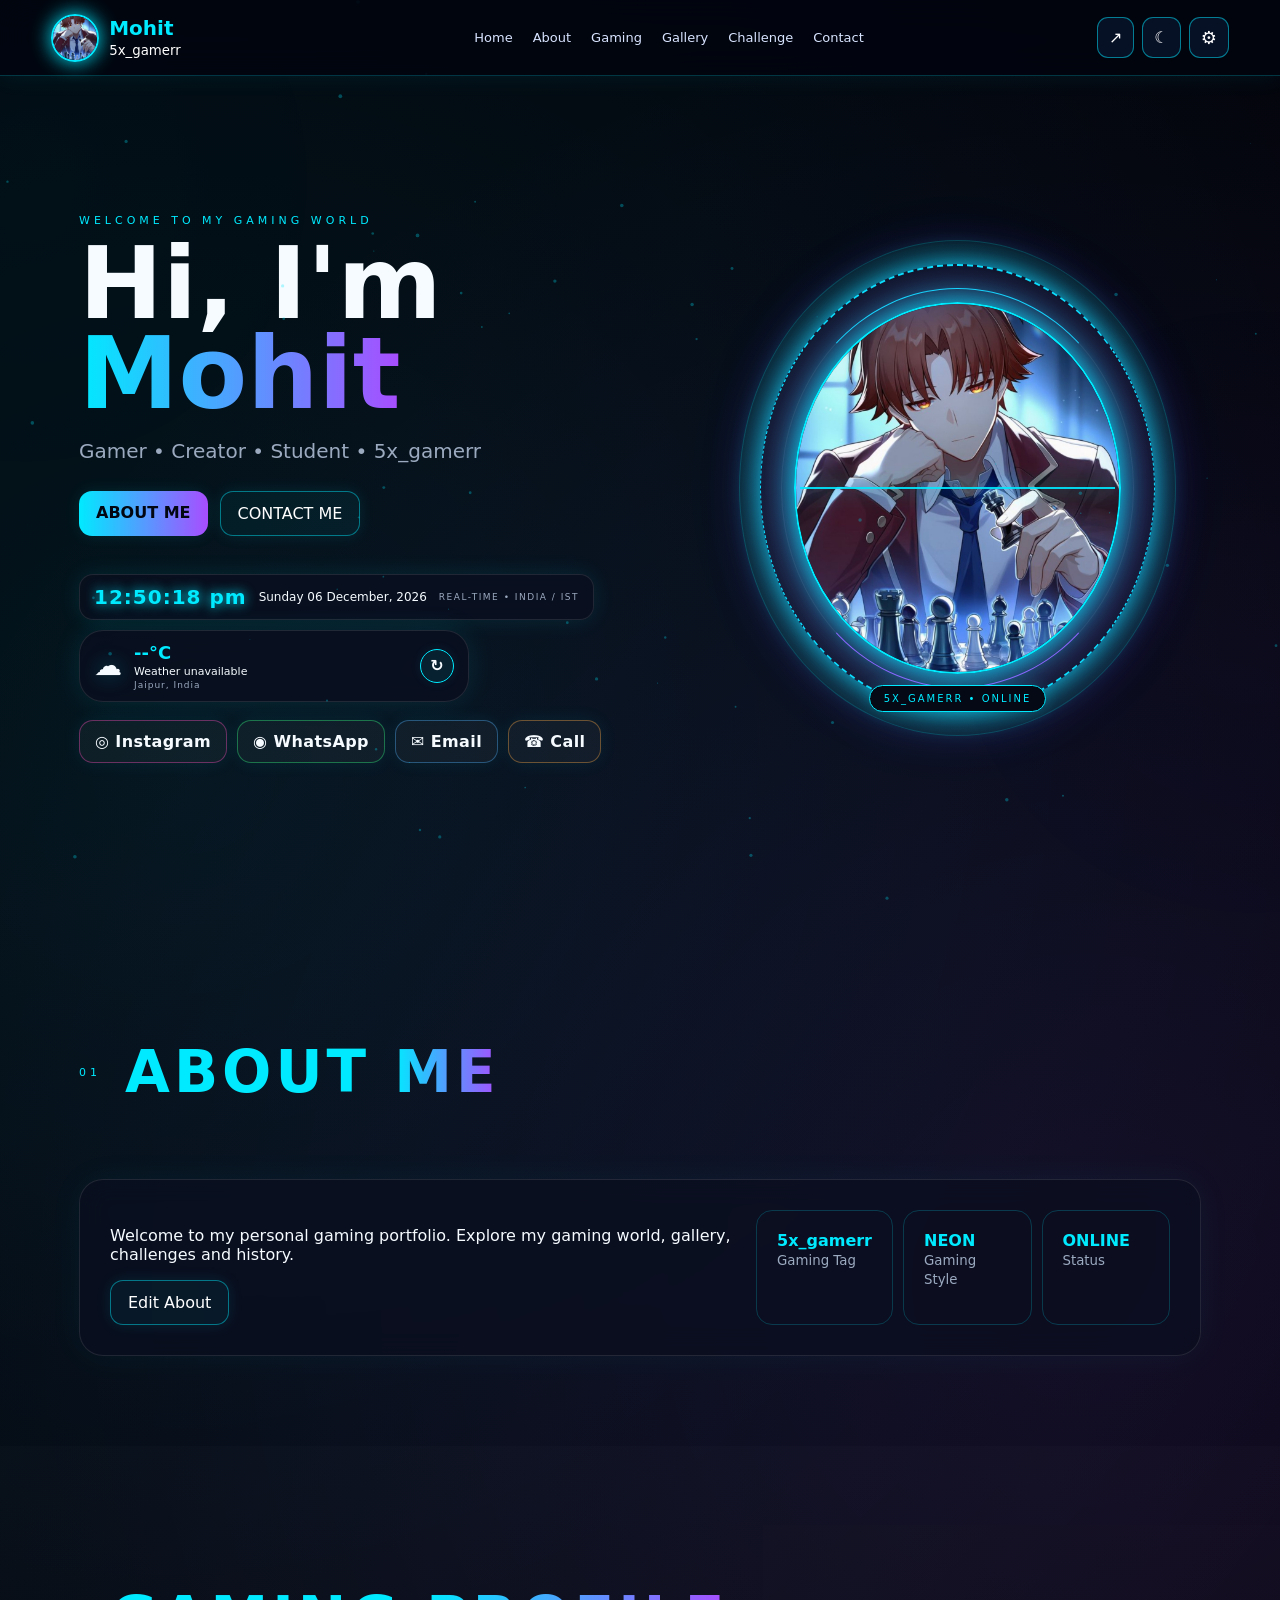
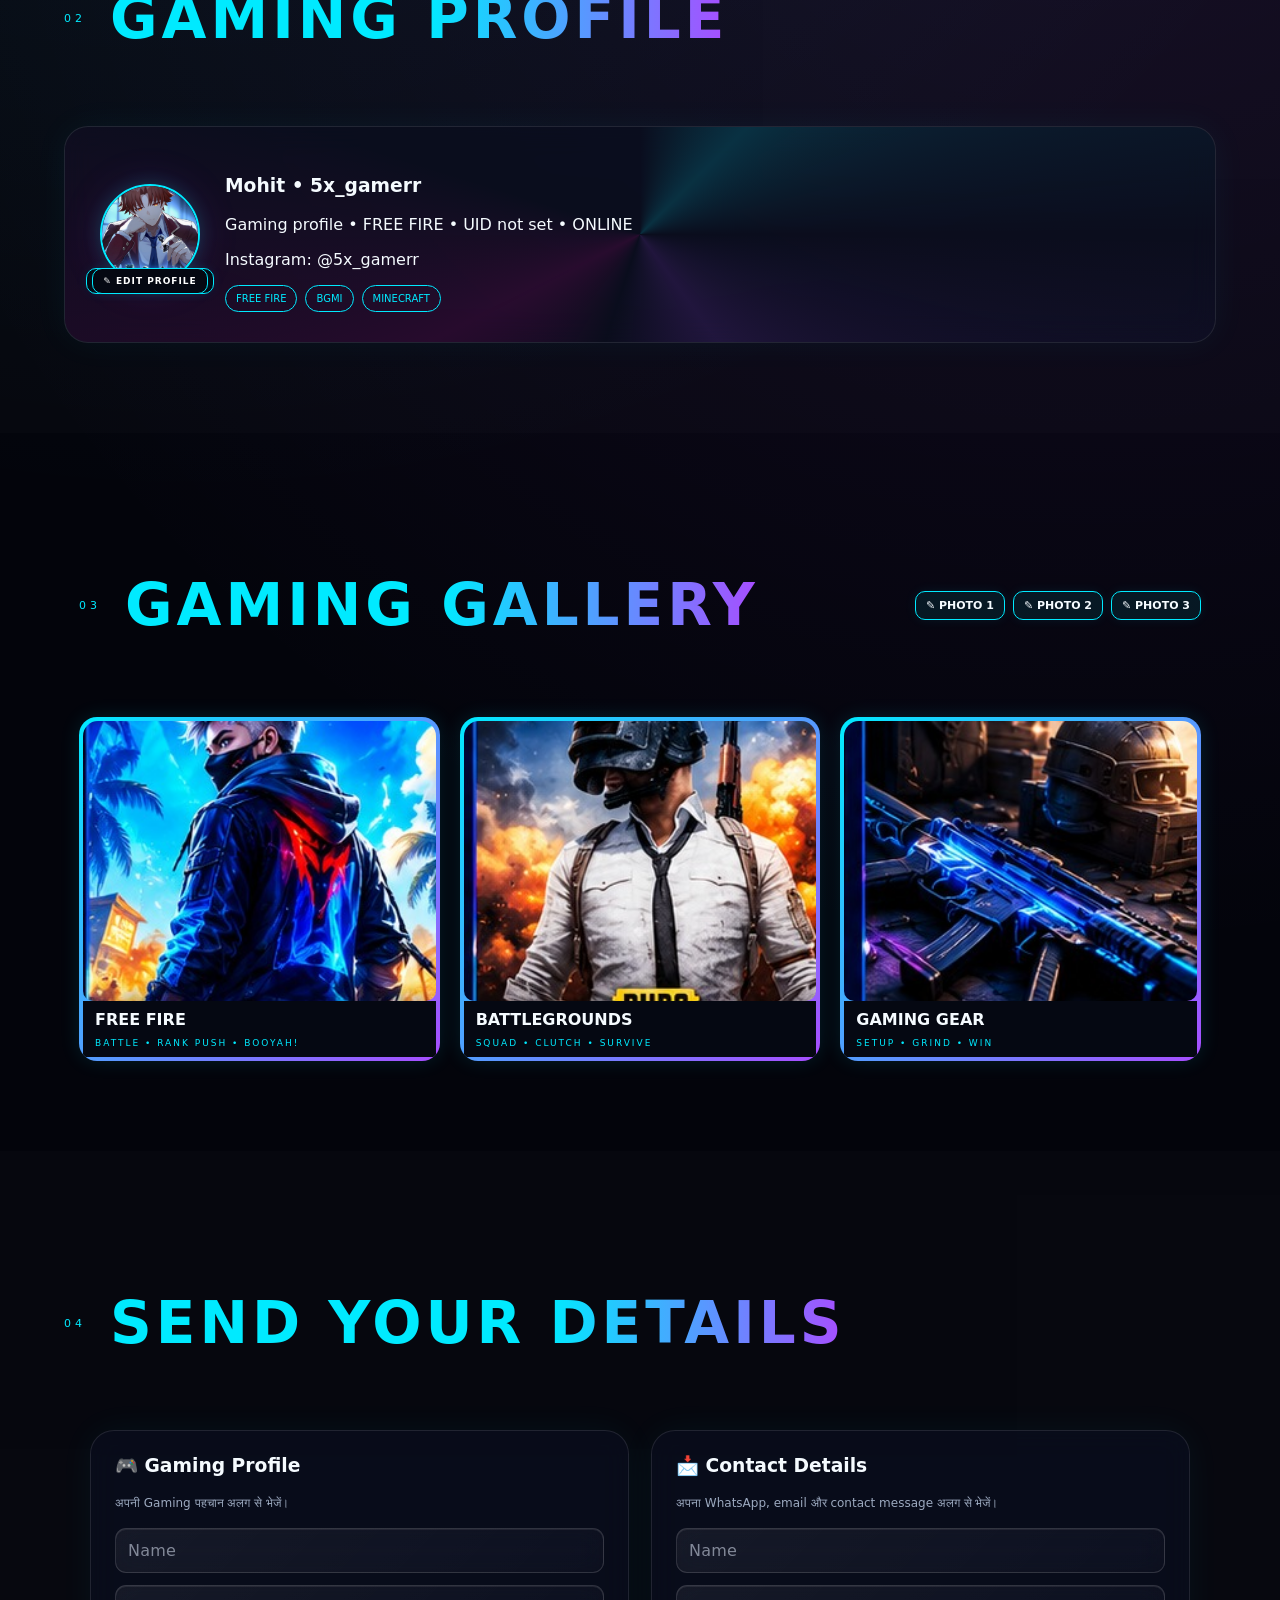
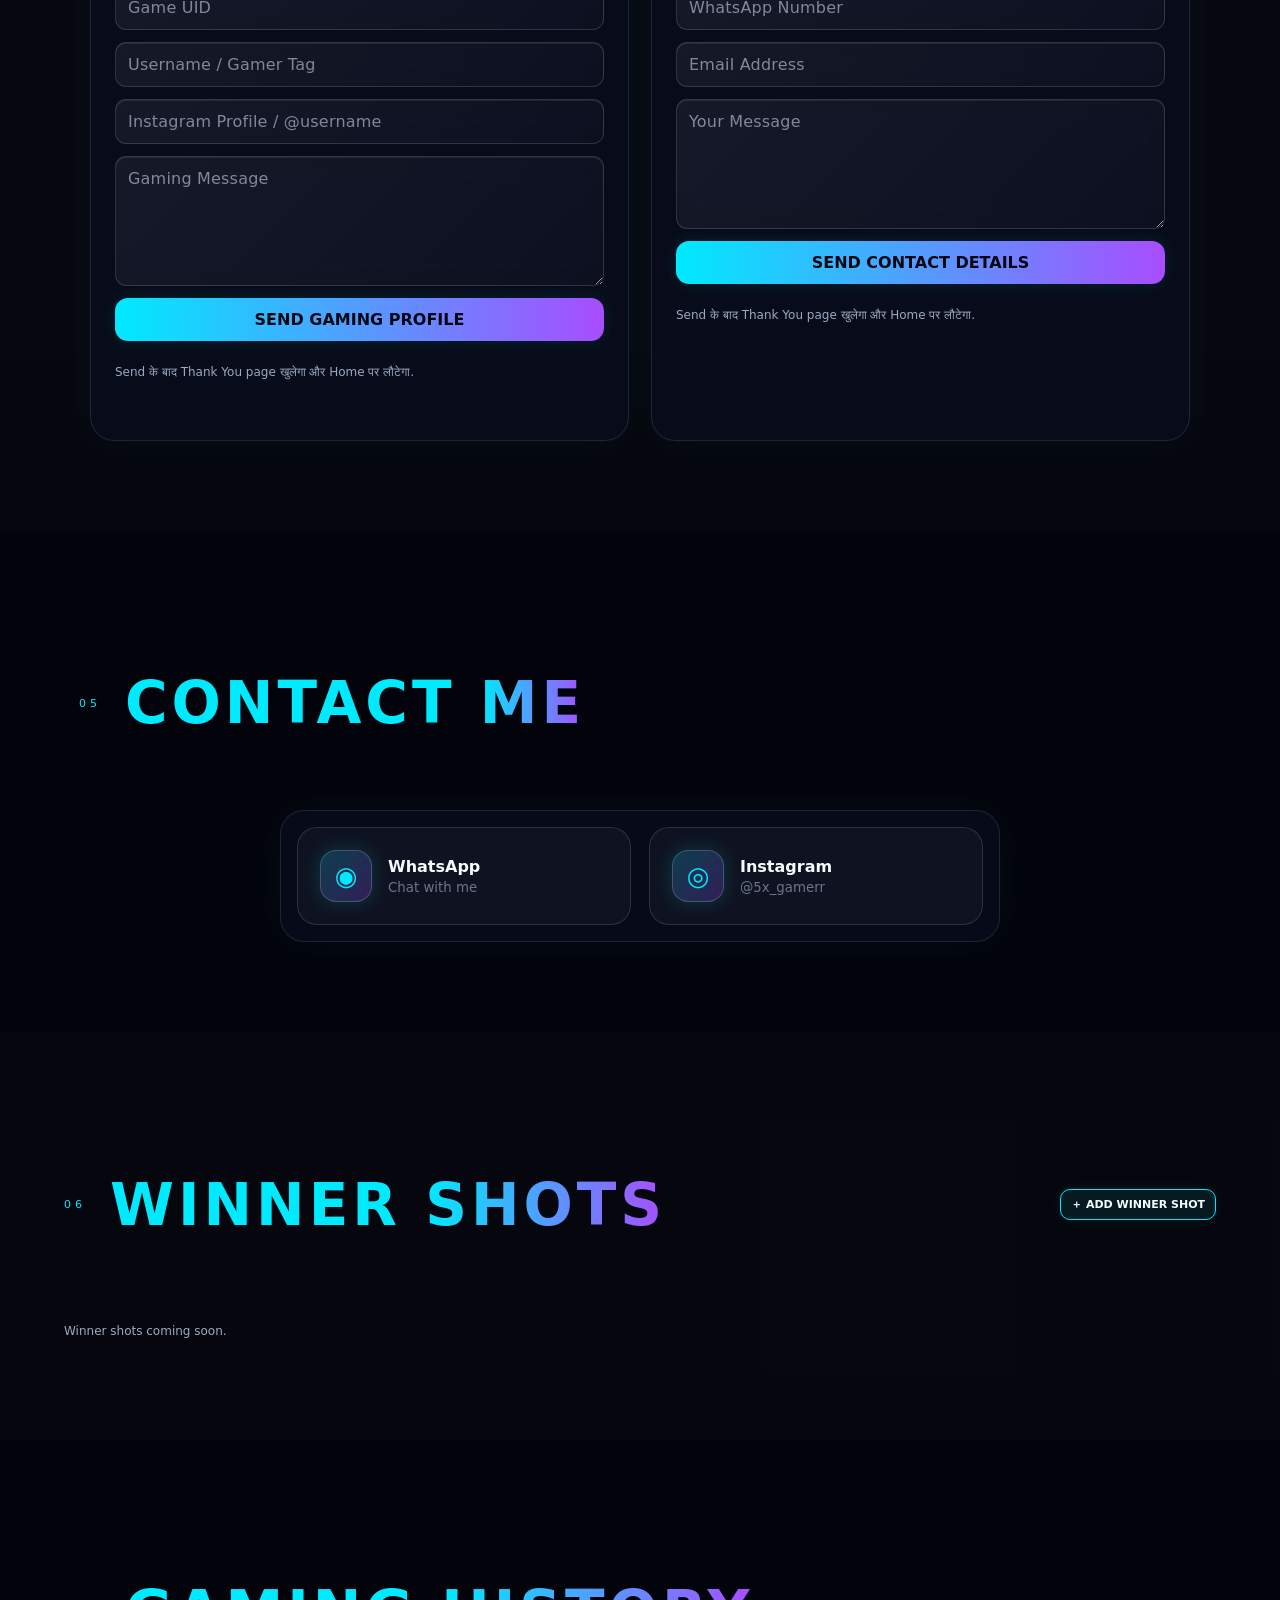
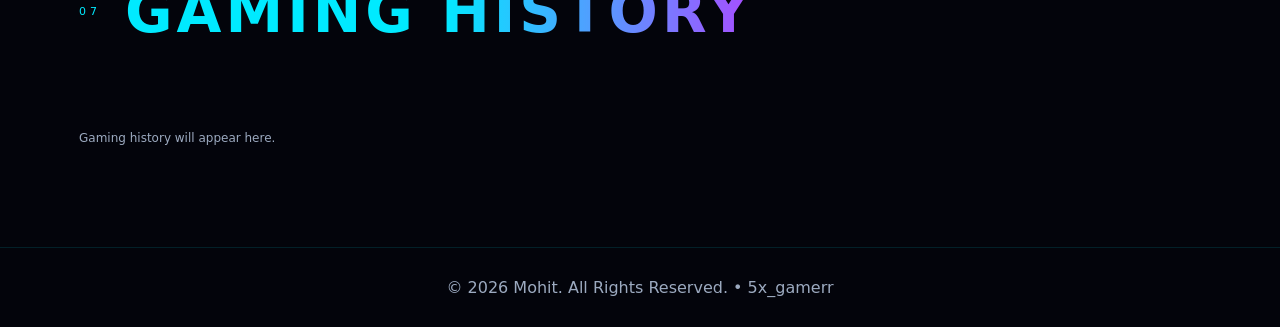
==== commit 482bf38a: "Add files via upload" ====
--- a/index.html
+++ b/index.html
@@ -5,11 +5,11 @@
 <main>
 <section id="home" class="hero"><div class="hero-copy"><div class="eyebrow">WELCOME TO MY GAMING WORLD</div><h1>Hi, I'm <span data-name>Mohit</span></h1><p data-tagline>Gamer • Creator • Student • 5x_gamerr</p><div class="actions"><a class="btn primary" href="#about">ABOUT ME</a><a class="btn" href="#contact">CONTACT ME</a></div><div class="live-clock glass"><b id="liveTime">--:--:--</b><span id="liveDate">Loading date...</span><small>REAL-TIME • INDIA / IST</small></div><div class="weather-card glass" id="weatherCard"><div class="weather-icon" id="weatherIcon">☁️</div><div><b id="weatherTemp">--°C</b><span id="weatherText">Live weather loading…</span><small id="weatherPlace">Detecting location…</small></div><button id="weatherLocate" class="mini-btn" type="button">↻</button></div><div class="socials"><a class="social-btn instagram" data-instagram href="https://instagram.com/5x_gamerr" target="_blank" rel="noopener">◎ Instagram</a><a class="social-btn whatsapp" data-whatsapp href="https://wa.me/917568206887" target="_blank" rel="noopener">◉ WhatsApp</a><a class="social-btn email" data-email href="mailto:mohitbishnoi7568@gmail.com">✉ Email</a><a class="social-btn call" data-phone href="tel:+917568206887">☎ Call</a></div></div><div class="profile-wrap"><div class="hack-ring"></div><img id="profilePhoto" class="profile" src="mohit-photo.jpg" alt="Mohit profile photo"><div class="scan"></div><div class="profile-label">5X_GAMERR • ONLINE</div></div></section>
 <section id="about" class="section"><div class="section-title">01 <h2>ABOUT <span>ME</span></h2></div><div class="glass about-grid"><div><p id="aboutText">Welcome to my personal gaming portfolio. Explore my gaming world, gallery, challenges and history.</p><button class="btn" id="editAboutBtn">Edit About</button></div><div class="stats"><div><b>5x_gamerr</b><small>Gaming Tag</small></div><div><b>NEON</b><small>Gaming Style</small></div><div><b>ONLINE</b><small>Status</small></div></div></div></section>
-<section id="gaming" class="section alt"><div class="section-title">02 <h2>GAMING <span>PROFILE</span></h2></div><div class="glass gaming-card"><div class="mini-photo-wrap"><img src="mohit-photo.jpg" class="mini-profile"><button id="changePhotoBtn" class="mini-btn" type="button">✎ PHOTO</button><button id="editGamingProfileBtn" class="mini-btn" type="button">✎ EDIT PROFILE</button><input id="profilePhotoInput" type="file" accept="image/*" hidden></div><div><h3 id="gamingNameText">Mohit • 5x_gamerr</h3><p>Gaming profile • <span id="gamingGameText">FREE FIRE</span> • <span id="gamingUidText">UID not set</span> • <span id="statusText">ONLINE</span></p><p>Instagram: <a id="gamingIgText" href="https://instagram.com/5x_gamerr" target="_blank">@5x_gamerr</a></p><div class="chips"><span>FREE FIRE</span><span>BGMI</span><span>MINECRAFT</span></div></div></div></section>
+<section id="gaming" class="section alt"><div class="section-title">02 <h2>GAMING <span>PROFILE</span></h2></div><div class="glass gaming-card"><div class="mini-photo-wrap"><img src="mohit-photo.jpg" class="mini-profile"><button id="changePhotoBtn" class="mini-btn" type="button">✎ CHANGE PHOTO</button><button id="editGamingProfileBtn" class="mini-btn" type="button">✎ EDIT PROFILE</button><input id="profilePhotoInput" type="file" accept="image/*" hidden></div><div><h3 id="gamingNameText">Mohit • 5x_gamerr</h3><p>Gaming profile • <span id="gamingGameText">FREE FIRE</span> • <span id="gamingUidText">UID not set</span> • <span id="statusText">ONLINE</span></p><p>Instagram: <a id="gamingIgText" href="https://instagram.com/5x_gamerr" target="_blank">@5x_gamerr</a></p><div class="chips"><span>FREE FIRE</span><span>BGMI</span><span>MINECRAFT</span></div></div></div></section>
 <section id="gallery" class="section"><div class="section-title">03 <h2>GAMING <span>GALLERY</span></h2><div class="gallery-owner-actions"><button id="editGallery1Btn" class="mini-btn gallery-edit-btn" type="button">✎ PHOTO 1</button><button id="editGallery2Btn" class="mini-btn gallery-edit-btn" type="button">✎ PHOTO 2</button><button id="editGallery3Btn" class="mini-btn gallery-edit-btn" type="button">✎ PHOTO 3</button></div></div><div class="gallery"><article><img id="galleryImg1" src="gallery1.jpg"><b>FREE FIRE</b><small>BATTLE • RANK PUSH • BOOYAH!</small></article><article><img id="galleryImg2" src="gallery2.jpg"><b>BATTLEGROUNDS</b><small>SQUAD • CLUTCH • SURVIVE</small></article><article><img id="galleryImg3" src="gallery3.jpg"><b>GAMING GEAR</b><small>SETUP • GRIND • WIN</small></article></div><input id="galleryInput1" type="file" accept="image/*" hidden><input id="galleryInput2" type="file" accept="image/*" hidden><input id="galleryInput3" type="file" accept="image/*" hidden></section>
 <section id="challenge" class="section alt"><div class="section-title">04 <h2>SEND YOUR <span>DETAILS</span></h2></div><div class="send-grid"><div class="glass send-card"><h3>🎮 Gaming Profile</h3><p class="muted">अपनी Gaming पहचान अलग से भेजें।</p><form id="challengeForm" class="form" style="margin-top:18px"><input name="name" id="challengerName" placeholder="Name" autocomplete="name" required><input name="uid" id="challengerUid" placeholder="Game UID" required><input name="username" id="challengerUsername" placeholder="Username / Gamer Tag" required><input name="instagram" id="challengerInstagram" placeholder="Instagram Profile / @username" required><textarea name="message" id="challengeMsg" placeholder="Gaming Message" required></textarea><button class="btn primary" type="submit">SEND GAMING PROFILE</button><p class="form-note">Send के बाद Thank You page खुलेगा और Home पर लौटेगा.</p></form></div><div class="glass send-card"><h3>📩 Contact Details</h3><p class="muted">अपना WhatsApp, email और contact message अलग से भेजें।</p><form id="contactForm" class="form" style="margin-top:18px"><input name="name" placeholder="Name" autocomplete="name" required><input name="whatsapp" placeholder="WhatsApp Number" type="tel" autocomplete="tel" required><input name="email" type="email" placeholder="Email Address" autocomplete="email" required><textarea name="message" placeholder="Your Message" required></textarea><button class="btn primary" type="submit">SEND CONTACT DETAILS</button><p class="form-note">Send के बाद Thank You page खुलेगा और Home पर लौटेगा.</p></form></div></div></section>
 <section id="contact" class="section"><div class="section-title">05 <h2>CONTACT <span>ME</span></h2></div><div class="contact-links glass"><a class="contact-link whatsapp-link" href="https://wa.me/917568206887" target="_blank" rel="noopener"><span class="contact-icon">◉</span><span><b>WhatsApp</b><small>Chat with me</small></span></a><a class="contact-link instagram-link" href="https://instagram.com/5x_gamerr" target="_blank" rel="noopener"><span class="contact-icon">◎</span><span><b>Instagram</b><small>@5x_gamerr</small></span></a></div></section>
 <section id="winners" class="section alt"><div class="section-title">06 <h2>WINNER <span>SHOTS</span></h2><button id="addWinnerPublic" class="mini-btn winner-add-btn" type="button">＋ ADD WINNER SHOT</button></div><input id="winnerGalleryInput" type="file" accept="image/*" hidden><div id="winnerGrid" class="winner-grid"></div></section>
 <section id="history" class="section"><div class="section-title">07 <h2>GAMING <span>HISTORY</span></h2></div><div id="historyGrid" class="history-grid"></div></section>
 </main><footer>© 2026 Mohit. All Rights Reserved. • 5x_gamerr</footer>
-<div id="settings" class="drawer"><div class="backdrop"></div><aside><button class="close">×</button><h2>⚙ OWNER THEME</h2><p class="muted">Owner PIN के बाद सिर्फ Color Theme बदलने का option है।</p><label>Color Theme<select id="themeSelect"><option value="cyan">Cyan + Purple</option><option value="pink">Pink + Blue</option><option value="green">Matrix Green</option><option value="gold">Gold + Orange</option><option value="ice">Ice Blue</option><option value="red">🔥 Neon Red</option><option value="ultraviolet">💜 Ultra Violet</option><option value="cyber-orange">🟠 Cyber Orange</option><option value="electric">⚡ Electric Neon</option></select></label></aside></div><script src="script.js"></script></body></html>+<div id="settings" class="drawer"><div class="backdrop"></div><aside><button class="close">×</button><h2>⚙ OWNER THEME</h2><p class="muted">Owner PIN के बाद सिर्फ Color Theme बदलने का option है।</p><label>Color Theme<select id="themeSelect"><option value="cyan">Cyan + Purple</option><option value="pink">Pink + Blue</option><option value="green">Matrix Green</option><option value="gold">Gold + Orange</option><option value="ice">Ice Blue</option><option value="red">🔥 Neon Red</option><option value="ultraviolet">💜 Ultra Violet</option><option value="cyber-orange">🟠 Cyber Orange</option><option value="electric">⚡ Electric Neon</option><option value="laser">🔴 Laser Pink</option><option value="hologram">🌈 Hologram Glow</option><option value="plasma">🟣 Plasma Pulse</option><option value="toxic">🟢 Toxic Neon</option><option value="chrome">✨ Chrome Glass</option></select></label></aside></div><script src="script.js"></script></body></html>
--- a/style.css
+++ b/style.css
@@ -72,3 +72,38 @@
 body.theme-cyber-orange .glass{border-color:rgba(255,138,0,.22)}
 body.theme-electric{--accent:#00f5ff;--accent2:#ff00a8;--glow:rgba(0,245,255,.45)}
 body.theme-electric .section-title h2 span,body.theme-electric h1 span,body.theme-electric .brand b{color:#00f5ff;text-shadow:0 0 18px rgba(0,245,255,.7)}
+
+/* Stylish form fields + glossy neon lighting */
+.form input,.form textarea{position:relative;border:1px solid rgba(255,255,255,.14)!important;background:linear-gradient(135deg,rgba(255,255,255,.055),rgba(255,255,255,.018))!important;box-shadow:inset 0 1px 0 rgba(255,255,255,.08),0 0 0 rgba(0,234,255,0);backdrop-filter:blur(12px);transition:border-color .25s,box-shadow .25s,transform .2s,background .25s}
+.form input::placeholder,.form textarea::placeholder{color:rgba(220,230,245,.55);letter-spacing:.2px}
+.form input:focus,.form textarea:focus{outline:none;border-color:var(--n)!important;background:linear-gradient(135deg,rgba(0,234,255,.08),rgba(168,77,255,.055))!important;box-shadow:0 0 0 2px rgba(0,234,255,.07),0 0 26px rgba(0,234,255,.13),inset 0 1px 0 rgba(255,255,255,.13);transform:translateY(-1px)}
+.form textarea{min-height:130px;resize:vertical}
+.form input:hover,.form textarea:hover{border-color:rgba(255,255,255,.28)!important}
+.gaming-card{position:relative;overflow:hidden}
+.gaming-card:before{content:'';position:absolute;inset:-30%;background:conic-gradient(from 0deg,transparent,rgba(0,234,255,.16),transparent 25%,rgba(168,77,255,.14),transparent 55%,rgba(255,0,170,.12),transparent 80%);animation:glossRotate 9s linear infinite;pointer-events:none}
+.gaming-card>*{position:relative;z-index:1}
+.mini-photo-wrap .mini-profile{box-shadow:0 0 18px rgba(0,234,255,.18),0 0 45px rgba(168,77,255,.12);transition:filter .3s,box-shadow .3s,transform .3s}
+.mini-photo-wrap:hover .mini-profile{filter:brightness(1.12) saturate(1.15);box-shadow:0 0 28px var(--n),0 0 60px rgba(168,77,255,.2);transform:scale(1.035)}
+.mini-photo-wrap .mini-btn{white-space:nowrap}
+body:after{content:'';position:fixed;inset:-25%;pointer-events:none;background:radial-gradient(circle at 18% 30%,rgba(0,234,255,.06),transparent 20%),radial-gradient(circle at 82% 62%,rgba(168,77,255,.06),transparent 22%);animation:ambientGlow 7s ease-in-out infinite alternate;z-index:-1}
+@keyframes glossRotate{to{transform:rotate(360deg)}}
+@keyframes ambientGlow{from{filter:blur(0);opacity:.55;transform:scale(.98)}to{filter:blur(10px);opacity:1;transform:scale(1.04)}}
+@keyframes glossySweep{0%{transform:translateX(-140%) skewX(-18deg)}55%,100%{transform:translateX(160%) skewX(-18deg)}}
+.btn,.social-btn,.contact-link,.mini-btn{overflow:hidden}
+.btn:after,.social-btn:after,.contact-link:after,.mini-btn:after{content:'';position:absolute;top:-20%;bottom:-20%;left:0;width:28%;background:linear-gradient(90deg,transparent,rgba(255,255,255,.24),transparent);transform:translateX(-160%) skewX(-18deg);animation:glossySweep 5.5s ease-in-out infinite;pointer-events:none}
+.social-btn,.contact-link,.mini-btn{position:relative}
+
+/* New neon light themes */
+body.theme-laser{--accent:#ff167d;--accent2:#ff4d00;--glow:rgba(255,22,125,.48);background:radial-gradient(circle at 18% 15%,rgba(255,22,125,.14),transparent 28%),radial-gradient(circle at 82% 70%,rgba(255,77,0,.11),transparent 28%),#05060c}
+body.theme-laser .section-title h2 span,body.theme-laser h1 span,body.theme-laser .brand b{color:#ff4d9d;text-shadow:0 0 20px rgba(255,22,125,.8)}
+body.theme-laser .glass{border-color:rgba(255,22,125,.25)}
+body.theme-hologram{--accent:#00f5ff;--accent2:#ff42f5;--glow:rgba(0,245,255,.46);background:linear-gradient(120deg,#050711,#10061a,#03131a,#090510);background-size:300% 300%;animation:holoBg 12s ease infinite}
+body.theme-hologram .section-title h2 span,body.theme-hologram h1 span,body.theme-hologram .brand b{background:linear-gradient(90deg,#00f5ff,#7cffd9,#ff42f5);-webkit-background-clip:text;color:transparent;text-shadow:none}
+body.theme-plasma{--accent:#9d4edd;--accent2:#ff00cc;--glow:rgba(157,78,221,.5);background:radial-gradient(circle at 30% 20%,rgba(157,78,221,.16),transparent 30%),radial-gradient(circle at 75% 75%,rgba(255,0,204,.12),transparent 28%),#07040e}
+body.theme-plasma .section-title h2 span,body.theme-plasma h1 span,body.theme-plasma .brand b{color:#c77dff;text-shadow:0 0 22px rgba(199,125,255,.75)}
+body.theme-toxic{--accent:#54ff00;--accent2:#00ffd5;--glow:rgba(84,255,0,.4);background:radial-gradient(circle at 20% 20%,rgba(84,255,0,.1),transparent 27%),#040a08}
+body.theme-toxic .section-title h2 span,body.theme-toxic h1 span,body.theme-toxic .brand b{color:#7dff3b;text-shadow:0 0 20px rgba(84,255,0,.65)}
+body.theme-chrome{--accent:#d9f3ff;--accent2:#8ba8c7;--glow:rgba(217,243,255,.35);background:radial-gradient(circle at 50% 0%,rgba(217,243,255,.12),transparent 32%),#070b12}
+body.theme-chrome .section-title h2 span,body.theme-chrome h1 span,body.theme-chrome .brand b{background:linear-gradient(90deg,#fff,#8ba8c7,#fff);-webkit-background-clip:text;color:transparent;text-shadow:none}
+@keyframes holoBg{0%,100%{background-position:0% 50%}50%{background-position:100% 50%}}
+@media(max-width:700px){.mini-photo-wrap .mini-btn{font-size:8px;padding:7px 8px}}
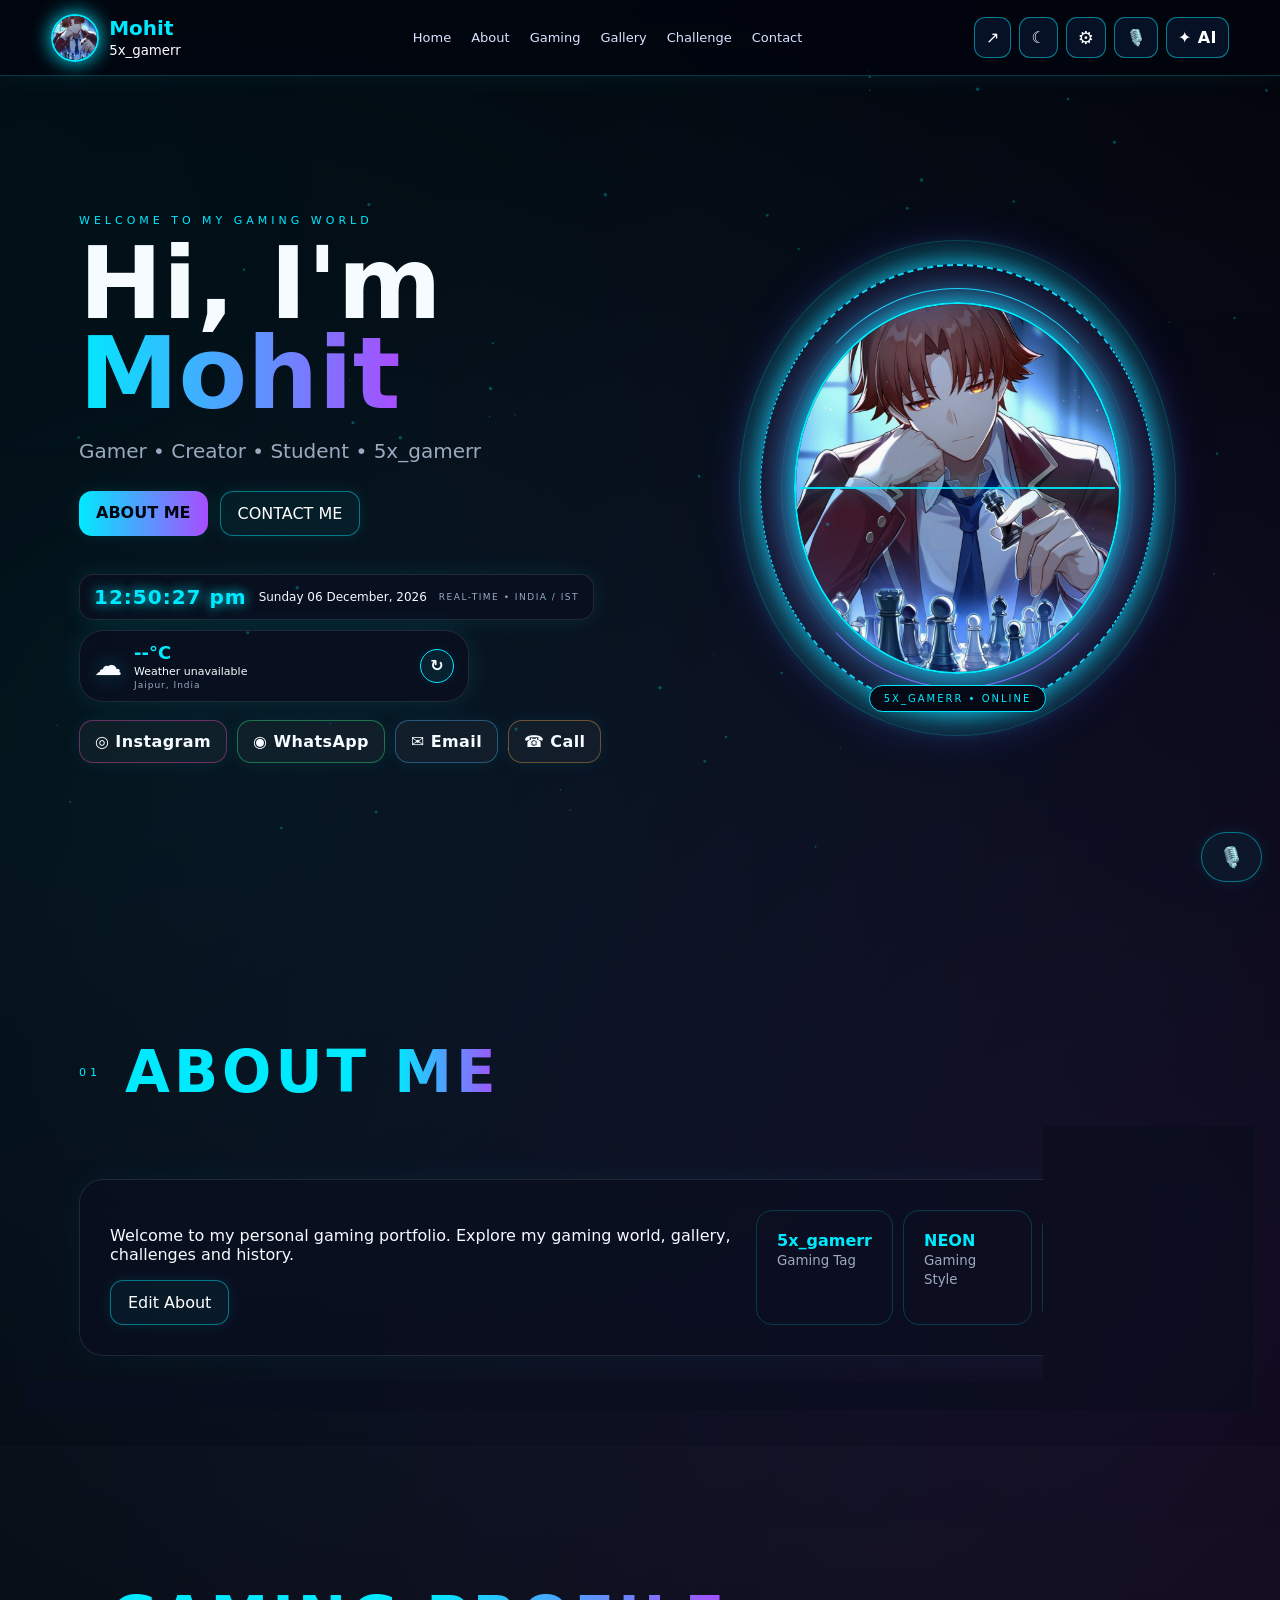
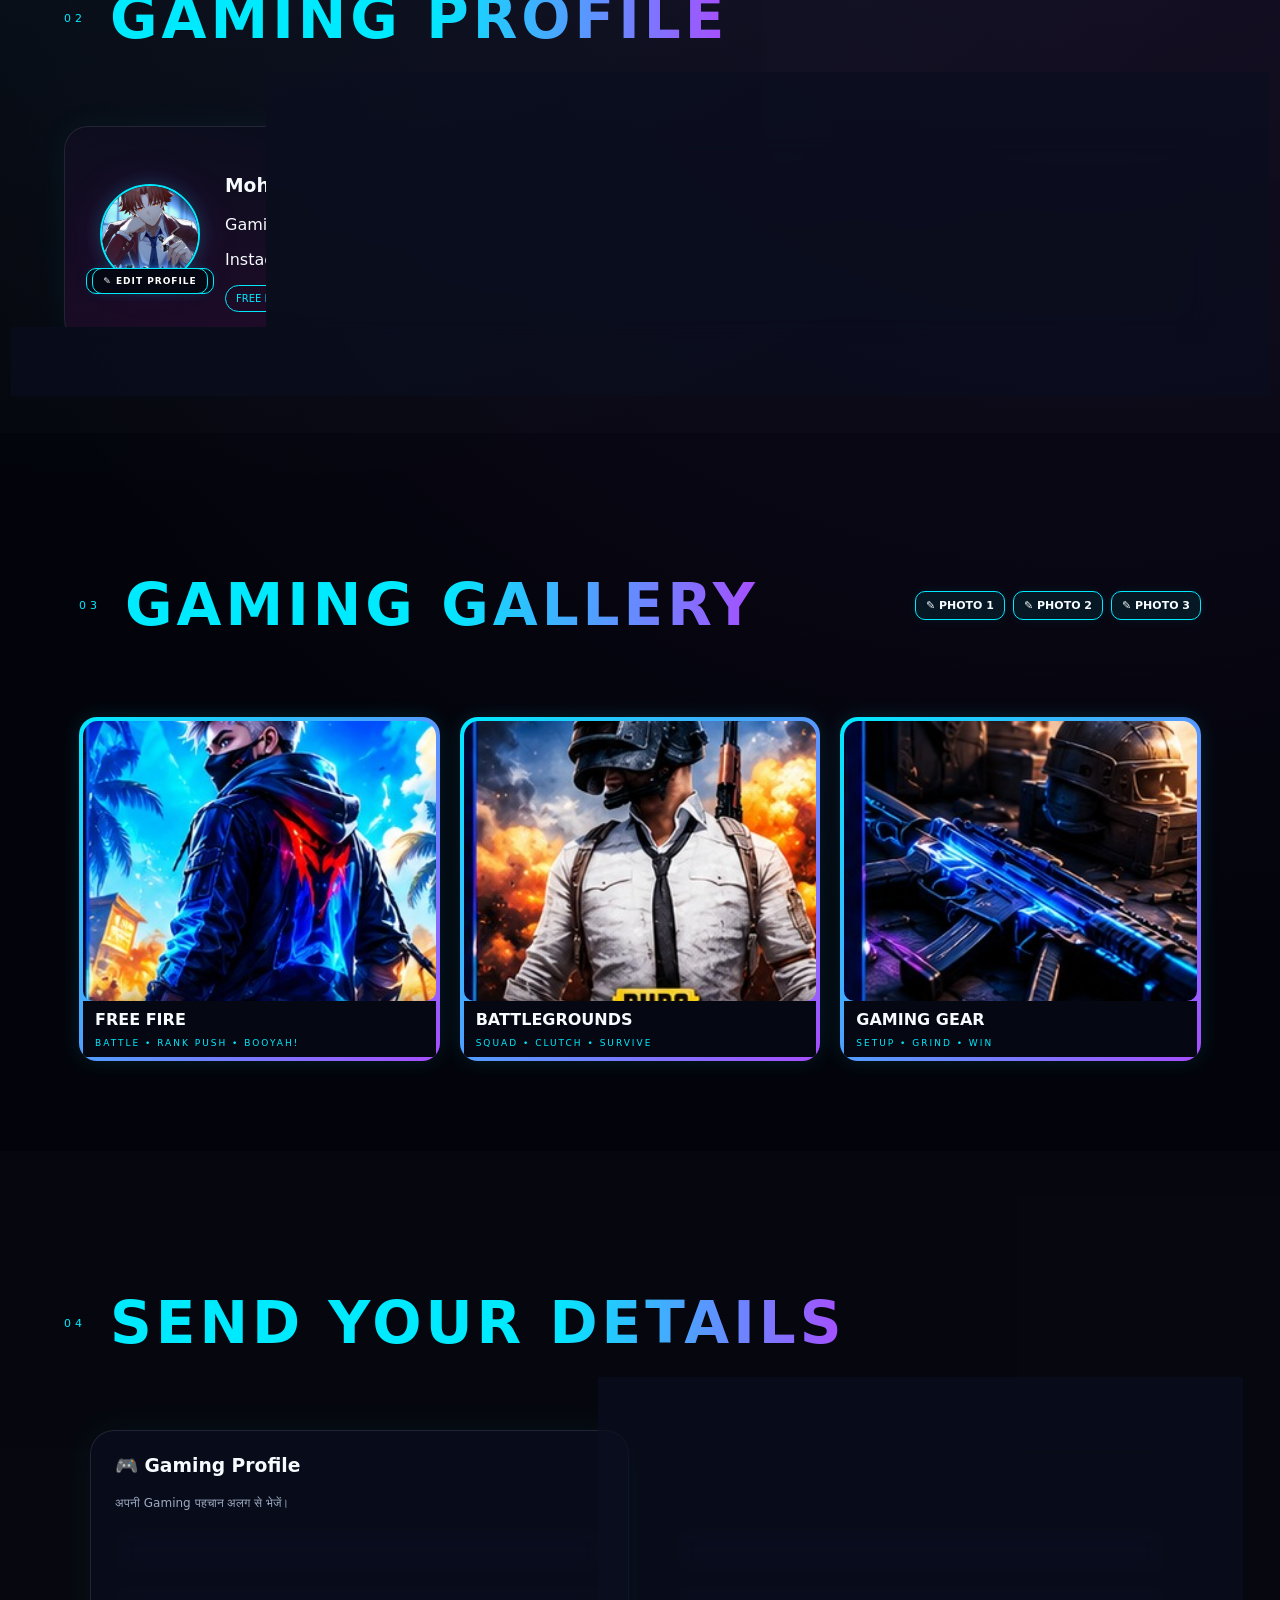
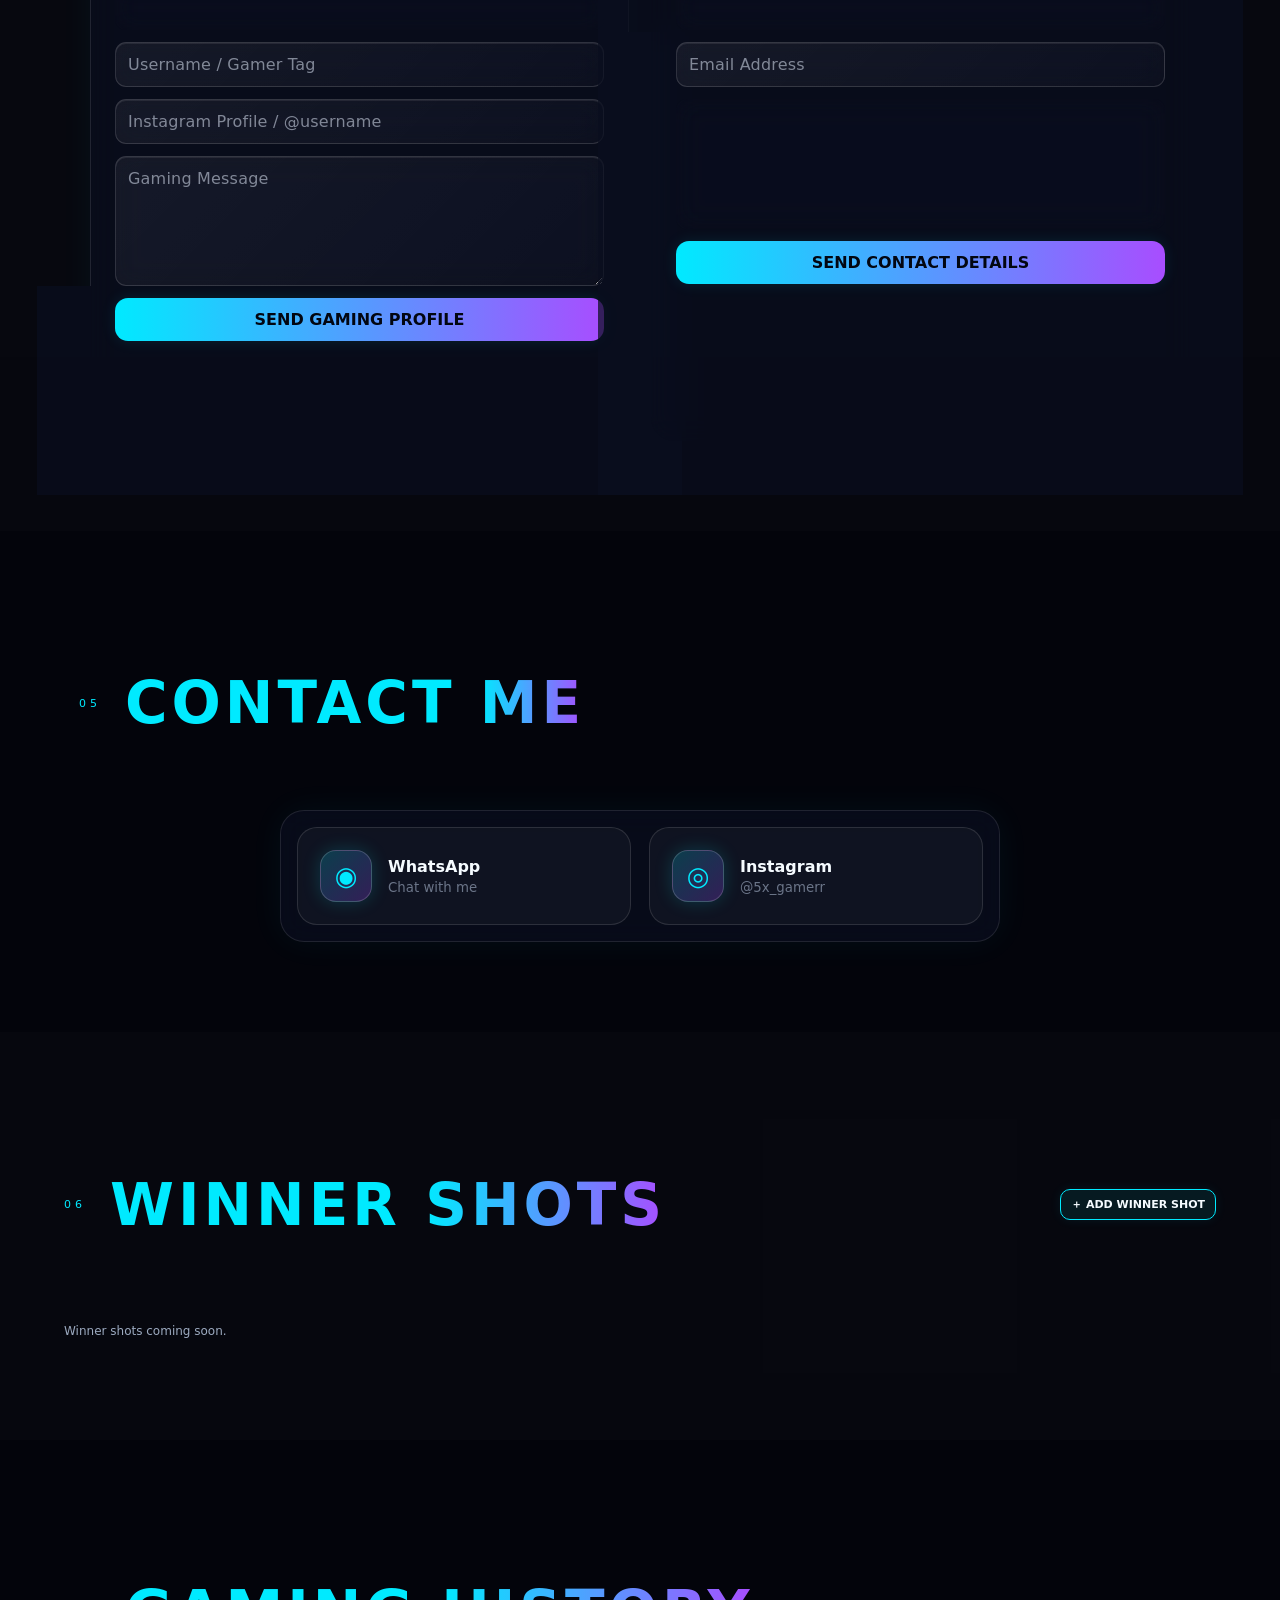
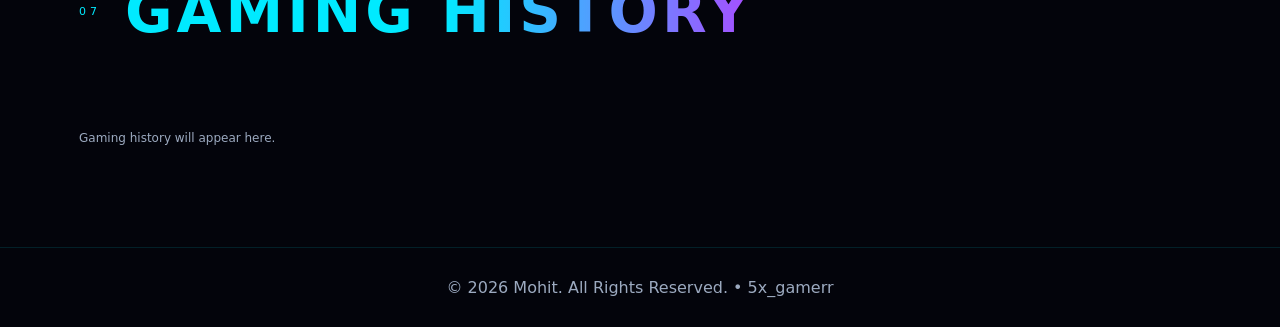
==== commit eeb76a58: "Add files via upload" ====
--- a/index.html
+++ b/index.html
@@ -1,7 +1,9 @@
 <!doctype html><html lang="en"><head><meta charset="utf-8"><meta name="viewport" content="width=device-width,initial-scale=1"><title>Mohit • 5x_gamerr</title><meta name="description" content="Mohit's premium neon gaming portfolio"><link rel="stylesheet" href="style.css"></head><body>
 <div id="loader"><div class="loader-core">5X</div><div>LOADING GAMING WORLD...</div></div>
 <canvas id="particles"></canvas><div id="cursorGlow"></div><div class="orbs"></div>
-<header><a class="brand" href="#home"><img id="navPhoto" src="mohit-photo.jpg"><span><b data-name>MOHIT</b><small>5x_gamerr</small></span></a><nav><a href="#home">Home</a><a href="#about">About</a><a href="#gaming">Gaming</a><a href="#gallery">Gallery</a><a href="#challenge">Challenge</a><a href="#contact">Contact</a></nav><div class="top-actions"><button id="shareBtn" title="Share">↗</button><button id="themeBtn" title="Theme">☾</button><button id="settingsBtn" title="Owner Settings">⚙</button></div><button id="ownerUnlock" class="owner-unlock" aria-label="Owner settings">●</button></header>
+<header><a class="brand" href="#home"><img id="navPhoto" src="mohit-photo.jpg"><span><b data-name>MOHIT</b><small>5x_gamerr</small></span></a><nav><a href="#home">Home</a><a href="#about">About</a><a href="#gaming">Gaming</a><a href="#gallery">Gallery</a><a href="#challenge">Challenge</a><a href="#contact">Contact</a></nav><div class="top-actions"><button id="shareBtn" title="Share">↗</button><button id="themeBtn" title="Theme">☾</button><button id="settingsBtn" title="Owner Settings">⚙</button><button id="voiceBtn" title="Voice Control" aria-label="Voice Control">🎙️</button><button id="aiBtn" title="Open AI Assistant" aria-label="Open AI Assistant">✦ AI</button></div><button id="ownerUnlock" class="owner-unlock" aria-label="Owner settings">●</button></header>
+<div id="voicePanel" class="voice-panel" aria-live="polite"><div class="voice-orb">🎙️</div><div><b id="voiceStatus">Voice Control OFF</b><small id="voiceHint">Tap the mic and speak a command</small></div><button id="voiceClose" type="button">×</button></div>
+<div id="aiPanel" class="ai-panel" aria-hidden="true"><div class="ai-head"><div class="ai-brand"><span class="ai-orb">✦</span><span><b>MOHIT AI</b><small>Voice • Chat • Control</small></span></div><button id="aiClose" type="button">×</button></div><div id="aiMessages" class="ai-messages"><div class="ai-msg ai-bot">नमस्ते Mohit! मैं तुम्हारा website AI assistant हूँ। बोलो या लिखो, मैं website के available काम कर दूँगा।</div></div><div class="ai-quick"><button data-ai="Gaming Profile खोलो">Gaming</button><button data-ai="Gallery खोलो">Gallery</button><button data-ai="Theme electric कर दो">Theme</button><button data-ai="Home पर जाओ">Home</button></div><div class="ai-input"><input id="aiText" placeholder="बोलो या यहाँ लिखो…" autocomplete="off"><button id="aiMic" type="button" title="Speak">🎙️</button><button id="aiSend" type="button" title="Send">➤</button></div><div class="ai-note">यह browser assistant website को control करता है। Android की पूरी system control के लिए native app/permissions चाहिए।</div></div>
 <main>
 <section id="home" class="hero"><div class="hero-copy"><div class="eyebrow">WELCOME TO MY GAMING WORLD</div><h1>Hi, I'm <span data-name>Mohit</span></h1><p data-tagline>Gamer • Creator • Student • 5x_gamerr</p><div class="actions"><a class="btn primary" href="#about">ABOUT ME</a><a class="btn" href="#contact">CONTACT ME</a></div><div class="live-clock glass"><b id="liveTime">--:--:--</b><span id="liveDate">Loading date...</span><small>REAL-TIME • INDIA / IST</small></div><div class="weather-card glass" id="weatherCard"><div class="weather-icon" id="weatherIcon">☁️</div><div><b id="weatherTemp">--°C</b><span id="weatherText">Live weather loading…</span><small id="weatherPlace">Detecting location…</small></div><button id="weatherLocate" class="mini-btn" type="button">↻</button></div><div class="socials"><a class="social-btn instagram" data-instagram href="https://instagram.com/5x_gamerr" target="_blank" rel="noopener">◎ Instagram</a><a class="social-btn whatsapp" data-whatsapp href="https://wa.me/917568206887" target="_blank" rel="noopener">◉ WhatsApp</a><a class="social-btn email" data-email href="mailto:mohitbishnoi7568@gmail.com">✉ Email</a><a class="social-btn call" data-phone href="tel:+917568206887">☎ Call</a></div></div><div class="profile-wrap"><div class="hack-ring"></div><img id="profilePhoto" class="profile" src="mohit-photo.jpg" alt="Mohit profile photo"><div class="scan"></div><div class="profile-label">5X_GAMERR • ONLINE</div></div></section>
 <section id="about" class="section"><div class="section-title">01 <h2>ABOUT <span>ME</span></h2></div><div class="glass about-grid"><div><p id="aboutText">Welcome to my personal gaming portfolio. Explore my gaming world, gallery, challenges and history.</p><button class="btn" id="editAboutBtn">Edit About</button></div><div class="stats"><div><b>5x_gamerr</b><small>Gaming Tag</small></div><div><b>NEON</b><small>Gaming Style</small></div><div><b>ONLINE</b><small>Status</small></div></div></div></section>
@@ -12,4 +14,4 @@
 <section id="winners" class="section alt"><div class="section-title">06 <h2>WINNER <span>SHOTS</span></h2><button id="addWinnerPublic" class="mini-btn winner-add-btn" type="button">＋ ADD WINNER SHOT</button></div><input id="winnerGalleryInput" type="file" accept="image/*" hidden><div id="winnerGrid" class="winner-grid"></div></section>
 <section id="history" class="section"><div class="section-title">07 <h2>GAMING <span>HISTORY</span></h2></div><div id="historyGrid" class="history-grid"></div></section>
 </main><footer>© 2026 Mohit. All Rights Reserved. • 5x_gamerr</footer>
-<div id="settings" class="drawer"><div class="backdrop"></div><aside><button class="close">×</button><h2>⚙ OWNER THEME</h2><p class="muted">Owner PIN के बाद सिर्फ Color Theme बदलने का option है।</p><label>Color Theme<select id="themeSelect"><option value="cyan">Cyan + Purple</option><option value="pink">Pink + Blue</option><option value="green">Matrix Green</option><option value="gold">Gold + Orange</option><option value="ice">Ice Blue</option><option value="red">🔥 Neon Red</option><option value="ultraviolet">💜 Ultra Violet</option><option value="cyber-orange">🟠 Cyber Orange</option><option value="electric">⚡ Electric Neon</option><option value="laser">🔴 Laser Pink</option><option value="hologram">🌈 Hologram Glow</option><option value="plasma">🟣 Plasma Pulse</option><option value="toxic">🟢 Toxic Neon</option><option value="chrome">✨ Chrome Glass</option></select></label></aside></div><script src="script.js"></script></body></html>+<div id="settings" class="drawer"><div class="backdrop"></div><aside><button class="close">×</button><h2>⚙ OWNER THEME</h2><p class="muted">Owner PIN के बाद सिर्फ Color Theme बदलने का option है।</p><label>Color Theme<select id="themeSelect"><option value="cyan">Cyan + Purple</option><option value="pink">Pink + Blue</option><option value="green">Matrix Green</option><option value="gold">Gold + Orange</option><option value="ice">Ice Blue</option><option value="red">🔥 Neon Red</option><option value="ultraviolet">💜 Ultra Violet</option><option value="cyber-orange">🟠 Cyber Orange</option><option value="electric">⚡ Electric Neon</option><option value="laser">🔴 Laser Pink</option><option value="hologram">🌈 Hologram Glow</option><option value="plasma">🟣 Plasma Pulse</option><option value="toxic">🟢 Toxic Neon</option><option value="chrome">✨ Chrome Glass</option></select></label></aside></div><script src="script.js"></script><button id="androidVoiceBtn" class="btn" style="position:fixed;right:18px;bottom:18px;z-index:9998;border-radius:999px;font-size:20px" title="Voice Control">🎙️</button><script>document.getElementById("androidVoiceBtn").onclick=function(){if(window.Android&&Android.startVoice)Android.startVoice();else if(window.startVoiceControl)window.startVoiceControl();};</script></body></html>
--- a/style.css
+++ b/style.css
@@ -107,3 +107,29 @@
 body.theme-chrome .section-title h2 span,body.theme-chrome h1 span,body.theme-chrome .brand b{background:linear-gradient(90deg,#fff,#8ba8c7,#fff);-webkit-background-clip:text;color:transparent;text-shadow:none}
 @keyframes holoBg{0%,100%{background-position:0% 50%}50%{background-position:100% 50%}}
 @media(max-width:700px){.mini-photo-wrap .mini-btn{font-size:8px;padding:7px 8px}}
+
+/* Voice control */
+#voiceBtn{position:relative;overflow:hidden}
+#voiceBtn.voice-active{border-color:var(--n)!important;color:var(--n);box-shadow:0 0 20px var(--glow),inset 0 0 14px rgba(0,234,255,.08);animation:voicePulse 1.25s ease-in-out infinite}
+.voice-panel{position:fixed;right:18px;top:82px;z-index:60;display:none;align-items:center;gap:12px;min-width:285px;max-width:calc(100vw - 36px);padding:12px 14px;border:1px solid rgba(0,234,255,.3);border-radius:18px;background:rgba(7,10,22,.86);backdrop-filter:blur(18px);box-shadow:0 0 35px rgba(0,234,255,.16),inset 0 1px 0 rgba(255,255,255,.08)}
+.voice-panel.open{display:flex;animation:voicePanelIn .25s ease both}
+.voice-panel .voice-orb{width:42px;height:42px;display:grid;place-items:center;border-radius:50%;border:1px solid var(--n);box-shadow:0 0 18px var(--glow);font-size:20px}
+.voice-panel b,.voice-panel small{display:block}.voice-panel b{font-size:12px;letter-spacing:.7px}.voice-panel small{margin-top:3px;color:var(--muted);font-size:10px}
+#voiceClose{margin-left:auto;width:30px;height:30px;border:1px solid rgba(255,255,255,.12);border-radius:9px;background:rgba(255,255,255,.04);color:inherit;cursor:pointer}
+@keyframes voicePulse{50%{transform:scale(1.07);filter:brightness(1.25)}}
+@keyframes voicePanelIn{from{opacity:0;transform:translateY(-8px) scale(.98)}to{opacity:1;transform:none}}
+@media(max-width:700px){.voice-panel{right:10px;top:70px;min-width:0;width:calc(100vw - 20px)}}
+/* ================= MOHIT AI ASSISTANT ================= */
+#aiBtn{min-width:58px;font-weight:900;letter-spacing:.4px}
+.ai-panel{position:fixed;right:18px;bottom:18px;width:min(410px,calc(100vw - 28px));height:min(650px,calc(100vh - 100px));z-index:9999;display:flex;flex-direction:column;background:linear-gradient(145deg,rgba(7,12,28,.96),rgba(15,7,34,.94));border:1px solid rgba(0,234,255,.42);border-radius:24px;box-shadow:0 0 50px rgba(0,234,255,.2),0 0 90px rgba(175,70,255,.16),inset 0 1px rgba(255,255,255,.12);backdrop-filter:blur(20px);transform:translateY(18px) scale(.97);opacity:0;pointer-events:none;transition:.28s ease;overflow:hidden}
+.ai-panel.open{transform:none;opacity:1;pointer-events:auto}
+.ai-head{display:flex;align-items:center;justify-content:space-between;padding:16px 17px;border-bottom:1px solid rgba(255,255,255,.09);background:linear-gradient(90deg,rgba(0,234,255,.08),rgba(186,75,255,.1))}
+.ai-brand{display:flex;align-items:center;gap:10px}.ai-brand b{display:block;font-size:14px;letter-spacing:1.2px}.ai-brand small{display:block;color:#8fa3bd;font-size:10px;margin-top:2px}.ai-orb{width:38px;height:38px;border-radius:50%;display:grid;place-items:center;border:1px solid rgba(0,234,255,.6);box-shadow:0 0 20px rgba(0,234,255,.35);animation:aiPulse 1.8s infinite}
+#aiClose{border:0;background:transparent;color:#b7c7dc;font-size:24px;cursor:pointer}.ai-messages{flex:1;overflow:auto;padding:15px;display:flex;flex-direction:column;gap:10px}.ai-msg{max-width:88%;padding:11px 13px;border-radius:15px;font-size:13px;line-height:1.45;white-space:pre-wrap}.ai-bot{align-self:flex-start;background:rgba(0,234,255,.08);border:1px solid rgba(0,234,255,.16)}.ai-user{align-self:flex-end;background:rgba(175,70,255,.14);border:1px solid rgba(175,70,255,.2)}
+.ai-quick{display:flex;gap:7px;padding:0 13px 10px;overflow:auto}.ai-quick button{white-space:nowrap;border:1px solid rgba(0,234,255,.22);background:rgba(255,255,255,.05);color:#d9efff;border-radius:999px;padding:7px 10px;font-size:11px;cursor:pointer}.ai-input{display:flex;gap:7px;padding:11px;border-top:1px solid rgba(255,255,255,.08)}.ai-input input{flex:1;min-width:0;border:1px solid rgba(0,234,255,.24);background:rgba(0,0,0,.28);color:#fff;border-radius:13px;padding:11px 12px;outline:none}.ai-input input:focus{box-shadow:0 0 18px rgba(0,234,255,.14)}.ai-input button{width:42px;border:1px solid rgba(0,234,255,.3);border-radius:13px;background:rgba(0,234,255,.08);color:#fff;cursor:pointer}.ai-note{font-size:9px;color:#71849c;text-align:center;padding:0 13px 12px}.ai-listening .ai-orb{animation:aiPulse .55s infinite;box-shadow:0 0 35px rgba(0,234,255,.7)}
+@keyframes aiPulse{0%,100%{transform:scale(1);opacity:.8}50%{transform:scale(1.08);opacity:1}}
+@media(max-width:600px){.ai-panel{right:10px;bottom:10px;width:calc(100vw - 20px);height:min(72vh,620px);border-radius:20px}.top-actions{gap:5px}.top-actions button{min-width:36px}.ai-quick{padding-bottom:8px}}
+
+/* Android voice state glow */
+body.voice-listening::before{content:'🎙️ LISTENING';position:fixed;top:78px;left:50%;transform:translateX(-50%);z-index:9999;padding:8px 16px;border:1px solid rgba(0,255,255,.7);border-radius:999px;background:rgba(0,20,30,.88);box-shadow:0 0 25px rgba(0,255,255,.55);color:#fff;font-weight:800;letter-spacing:1px;pointer-events:none}
+body.voice-processing::before{content:'⚡ PROCESSING';position:fixed;top:78px;left:50%;transform:translateX(-50%);z-index:9999;padding:8px 16px;border:1px solid rgba(190,80,255,.7);border-radius:999px;background:rgba(20,0,35,.88);box-shadow:0 0 25px rgba(190,80,255,.55);color:#fff;font-weight:800;letter-spacing:1px;pointer-events:none}
